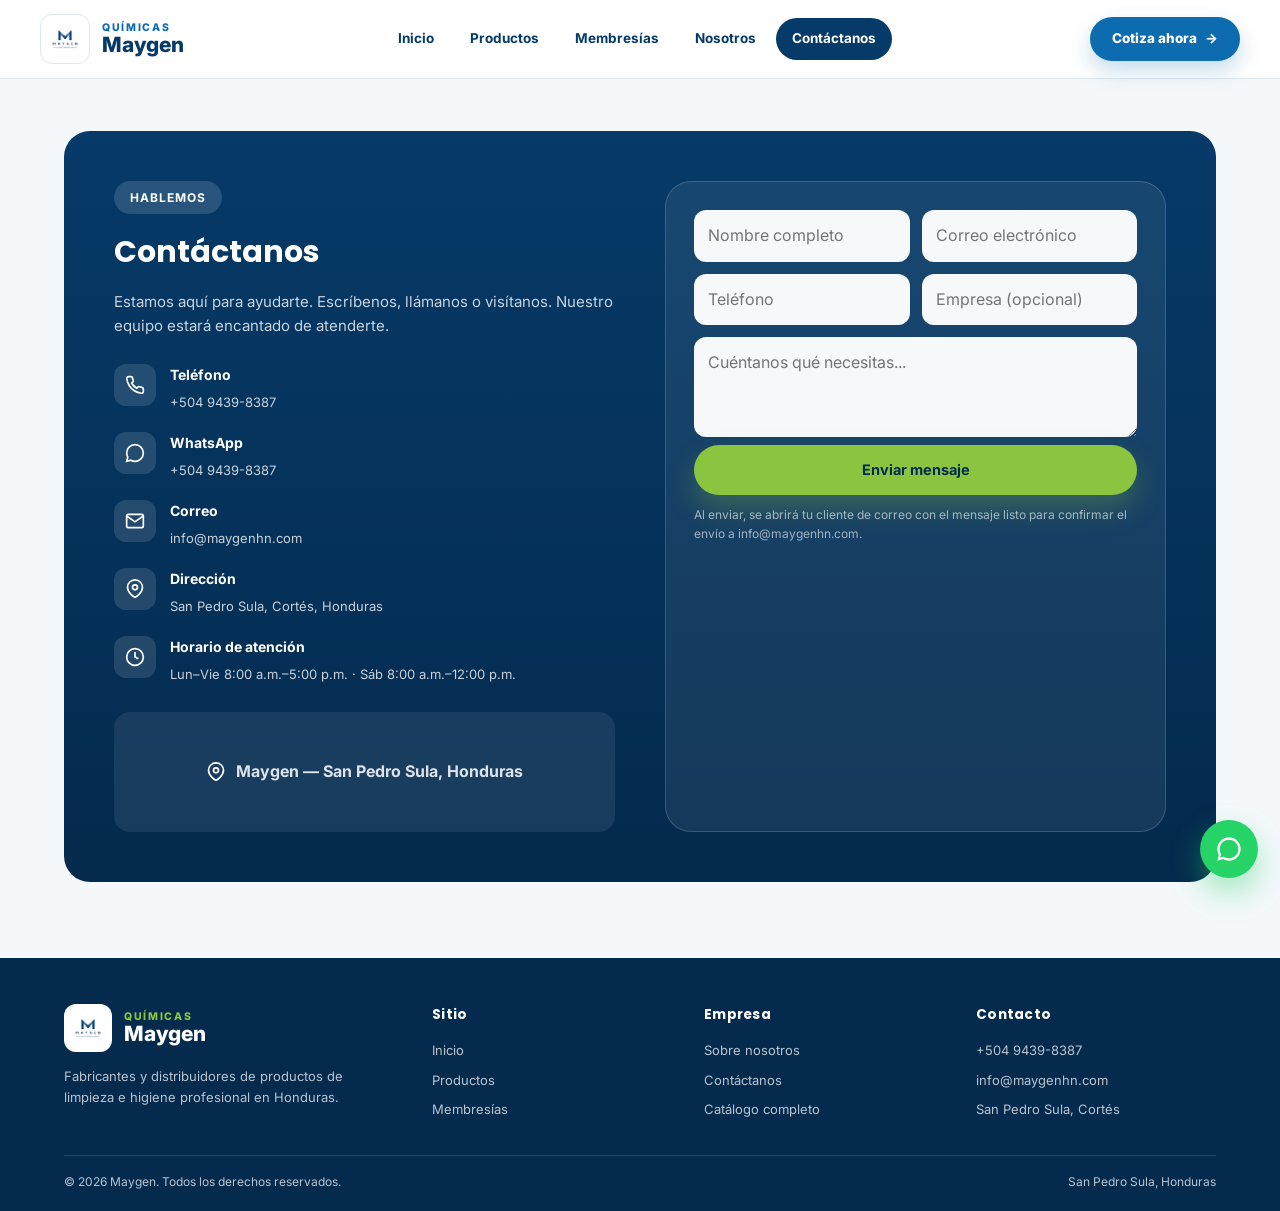
==== contacto.html @ e01d7fb9 "Rediseñar contacto.html con el nuevo estilo Maygen" ====
<!DOCTYPE html>
<html lang="es">
<head>
<meta charset="UTF-8" />
<title>Contáctanos — Maygen</title>
<meta name="viewport" content="width=device-width, initial-scale=1.0" />
<meta name="description" content="Contáctanos para cotizar productos de limpieza profesional Maygen en Honduras. Teléfono, WhatsApp, correo y formulario de contacto." />
<link rel="icon" type="image/png" href="images/Logo Maygen Nuevo-01.png" />
<link rel="apple-touch-icon" href="images/Logo Maygen Nuevo-01.png" />
<link rel="preconnect" href="https://fonts.googleapis.com" />
<link rel="preconnect" href="https://fonts.gstatic.com" crossorigin />
<link href="https://fonts.googleapis.com/css2?family=Inter:wght@400;500;600;700&family=Poppins:wght@600;700;800&display=swap" rel="stylesheet" />
<link rel="stylesheet" href="css/style.css" />
</head>
<body>

<header>
  <div class="wrap nav">
    <a href="index.html" class="brand">
      <img src="images/Logo Maygen Nuevo-01.png" alt="Logo de Maygen" />
      <div class="brand-meta"><span class="kicker">Químicas</span><span class="word">Maygen</span></div>
    </a>
    <nav class="nav-links" aria-label="Navegación principal">
      <a href="index.html">Inicio</a>
      <a href="productos.html">Productos</a>
      <a href="membresias.html">Membresías</a>
      <a href="nosotros.html">Nosotros</a>
      <a href="contacto.html">Contáctanos</a>
    </nav>
    <a href="contacto.html" class="nav-cta"><span class="full">Cotiza ahora</span> →</a>
    <button class="nav-toggle" aria-label="Abrir menú"><span></span><span></span><span></span></button>
  </div>
  <div class="mobile-menu">
    <a href="index.html">Inicio</a>
    <a href="productos.html">Productos</a>
    <a href="membresias.html">Membresías</a>
    <a href="nosotros.html">Nosotros</a>
    <a href="contacto.html">Contáctanos</a>
  </div>
</header>

<section class="section" style="padding-top:52px">
  <div class="wrap">
    <div class="contact-wrap reveal">
      <div class="contact-grid">
        <div class="contact-copy">
          <span class="tag on-dark">Hablemos</span>
          <h1>Contáctanos</h1>
          <p>Estamos aquí para ayudarte. Escríbenos, llámanos o visítanos. Nuestro equipo estará encantado de atenderte.</p>

          <div class="info-row">
            <div class="info-ic"><svg viewBox="0 0 24 24"><path d="M22 16.92v3a2 2 0 0 1-2.18 2 19.79 19.79 0 0 1-8.63-3.07 19.5 19.5 0 0 1-6-6 19.79 19.79 0 0 1-3.07-8.67A2 2 0 0 1 4.11 2h3a2 2 0 0 1 2 1.72c.127.96.362 1.903.7 2.81a2 2 0 0 1-.45 2.11L8.09 9.91a16 16 0 0 0 6 6l1.27-1.27a2 2 0 0 1 2.11-.45c.907.338 1.85.573 2.81.7A2 2 0 0 1 22 16.92z"></path></svg></div>
            <div><b>Teléfono</b><a href="tel:+50494398387">+504 9439-8387</a></div>
          </div>
          <div class="info-row">
            <div class="info-ic"><svg viewBox="0 0 24 24"><path d="M12 2C6.48 2 2 6.48 2 12c0 1.85.5 3.58 1.36 5.07L2 22l5.1-1.33C8.53 21.53 10.22 22 12 22c5.52 0 10-4.48 10-10S17.52 2 12 2z"></path></svg></div>
            <div><b>WhatsApp</b><a href="https://wa.me/50494398387" target="_blank" rel="noopener">+504 9439-8387</a></div>
          </div>
          <div class="info-row">
            <div class="info-ic"><svg viewBox="0 0 24 24"><path d="M4 4h16v16H4z" style="display:none"></path><path d="M22 6l-10 7L2 6"></path><rect x="2" y="4" width="20" height="16" rx="2"></rect></svg></div>
            <div><b>Correo</b><a href="mailto:info@maygenhn.com">info@maygenhn.com</a></div>
          </div>
          <div class="info-row">
            <div class="info-ic"><svg viewBox="0 0 24 24"><path d="M21 10c0 7-9 12-9 12s-9-5-9-12a9 9 0 1 1 18 0z"></path><circle cx="12" cy="10" r="3"></circle></svg></div>
            <div><b>Dirección</b><span>San Pedro Sula, Cortés, Honduras</span></div>
          </div>
          <div class="info-row">
            <div class="info-ic"><svg viewBox="0 0 24 24"><circle cx="12" cy="12" r="10"></circle><polyline points="12 6 12 12 16 14"></polyline></svg></div>
            <div><b>Horario de atención</b><span>Lun–Vie 8:00 a.m.–5:00 p.m. · Sáb 8:00 a.m.–12:00 p.m.</span></div>
          </div>

          <div class="map-block">
            <svg width="20" height="20" viewBox="0 0 24 24" style="stroke:#fff;fill:none;stroke-width:2"><path d="M21 10c0 7-9 12-9 12s-9-5-9-12a9 9 0 1 1 18 0z"></path><circle cx="12" cy="10" r="3"></circle></svg>
            Maygen — San Pedro Sula, Honduras
          </div>
        </div>

        <form class="form-card reveal" id="contactForm">
          <div class="form-grid">
            <input type="text" name="nombre" placeholder="Nombre completo" required>
            <input type="email" name="correo" placeholder="Correo electrónico" required>
            <input type="tel" name="telefono" placeholder="Teléfono">
            <input type="text" name="empresa" placeholder="Empresa (opcional)">
          </div>
          <textarea name="mensaje" id="mensajeField" placeholder="Cuéntanos qué necesitas..." required></textarea>
          <button type="submit" class="btn btn-lime btn-block">Enviar mensaje</button>
          <p class="form-note">Al enviar, se abrirá tu cliente de correo con el mensaje listo para confirmar el envío a info@maygenhn.com.</p>
        </form>
      </div>
    </div>
  </div>
</section>

<footer>
  <div class="wrap">
    <div class="foot-grid">
      <div>
        <div class="foot-brand">
          <img src="images/Logo Maygen Nuevo-01.png" alt="Logo de Maygen" />
          <div class="brand-meta"><span class="kicker" style="color:var(--lime)">Químicas</span><span class="word" style="color:#fff">Maygen</span></div>
        </div>
        <p style="max-width:280px;font-size:13px;">Fabricantes y distribuidores de productos de limpieza e higiene profesional en Honduras.</p>
      </div>
      <div>
        <h4>Sitio</h4>
        <ul>
          <li><a href="index.html">Inicio</a></li>
          <li><a href="productos.html">Productos</a></li>
          <li><a href="membresias.html">Membresías</a></li>
        </ul>
      </div>
      <div>
        <h4>Empresa</h4>
        <ul>
          <li><a href="nosotros.html">Sobre nosotros</a></li>
          <li><a href="contacto.html">Contáctanos</a></li>
          <li><a href="productos.html">Catálogo completo</a></li>
        </ul>
      </div>
      <div>
        <h4>Contacto</h4>
        <ul>
          <li><a href="tel:+50494398387">+504 9439-8387</a></li>
          <li><a href="mailto:info@maygenhn.com">info@maygenhn.com</a></li>
          <li>San Pedro Sula, Cortés</li>
        </ul>
      </div>
    </div>
    <div class="foot-bottom">
      <span>© <span id="year"></span> Maygen. Todos los derechos reservados.</span>
      <span>San Pedro Sula, Honduras</span>
    </div>
  </div>
</footer>

<a class="float-wa" href="https://wa.me/50494398387" target="_blank" rel="noopener" aria-label="Escríbenos por WhatsApp">
  <svg viewBox="0 0 24 24"><path d="M12 2C6.48 2 2 6.48 2 12c0 1.85.5 3.58 1.36 5.07L2 22l5.1-1.33C8.53 21.53 10.22 22 12 22c5.52 0 10-4.48 10-10S17.52 2 12 2zm0 18c-1.55 0-3-.44-4.24-1.2l-.3-.19-3.02.79.8-2.94-.2-.31A7.9 7.9 0 0 1 4 12c0-4.41 3.59-8 8-8s8 3.59 8 8-3.59 8-8 8z"/></svg>
</a>
<button class="back-top" aria-label="Subir">
  <svg viewBox="0 0 24 24"><line x1="12" y1="19" x2="12" y2="5"></line><polyline points="5 12 12 5 19 12"></polyline></svg>
</button>
<div class="toast"></div>

<script src="js/main.js"></script>
<script>
  (function () {
    var params = new URLSearchParams(window.location.search);
    var producto = params.get('producto');
    var plan = params.get('plan');
    var field = document.getElementById('mensajeField');
    if (field && producto) {
      field.value = 'Hola, quisiera cotizar el producto: ' + producto;
    } else if (field && plan) {
      field.value = 'Hola, quisiera información sobre el plan de membresía: ' + plan;
    }
  })();
</script>
</body>
</html>
---- css/style.css ----
/* ============================================================
   MAYGEN — Hoja de estilos compartida
   ============================================================ */
:root{
  --navy:#063a68;
  --navy-dark:#042a4d;
  --blue:#0d6cb0;
  --sky:#2fa6de;
  --sky-soft:#eaf5fc;
  --lime:#8bc540;
  --lime-dark:#6ea62a;
  --ink:#0b2540;
  --muted:#5c7186;
  --line:#dde7f0;
  --bg:#f4f8fb;
  --surface:#ffffff;
  --shadow-sm:0 8px 20px rgba(6,58,104,.08);
  --shadow-md:0 18px 40px rgba(6,58,104,.14);
  --shadow-lg:0 26px 60px rgba(6,58,104,.20);
  --radius-sm:12px;
  --radius-md:18px;
  --radius-lg:26px;
  --maxw:1200px;
}

*{box-sizing:border-box;margin:0;padding:0}
html{scroll-behavior:smooth}
body{font-family:'Inter',Arial,Helvetica,sans-serif;color:var(--ink);background:var(--bg);line-height:1.6;overflow-x:hidden}
h1,h2,h3,h4{font-family:'Poppins',Arial,Helvetica,sans-serif}
a{text-decoration:none;color:inherit}
img{display:block;max-width:100%}
ul{list-style:none}
button,input,select,textarea{font:inherit}
.wrap{max-width:var(--maxw);margin:0 auto;padding:0 24px}
.section{padding:76px 0;position:relative}
.section-tight{padding:40px 0}
.section-head{max-width:680px;margin:0 auto 42px;text-align:center}
.section-head.left{margin:0 0 36px;text-align:left}
.tag{display:inline-flex;align-items:center;padding:7px 16px;border-radius:999px;background:var(--sky-soft);color:var(--blue);font-size:12px;font-weight:700;letter-spacing:.08em;text-transform:uppercase;margin-bottom:14px}
.tag.on-dark{background:rgba(255,255,255,.14);color:#fff}
.section-head h2{font-size:34px;line-height:1.15;color:var(--navy);font-weight:800;letter-spacing:-.01em}
.section-head p{margin-top:12px;font-size:16px;color:var(--muted)}

.reveal{opacity:0;transform:translateY(26px);transition:opacity .7s ease,transform .7s ease}
.reveal.visible{opacity:1;transform:translateY(0)}
.reveal.d1{transition-delay:.08s}
.reveal.d2{transition-delay:.16s}
.reveal.d3{transition-delay:.24s}
.reveal.d4{transition-delay:.32s}

/* ---------- Botones ---------- */
.btn{display:inline-flex;align-items:center;justify-content:center;gap:8px;min-height:50px;padding:0 26px;border-radius:999px;font-size:14.5px;font-weight:700;border:none;cursor:pointer;transition:transform .2s ease,box-shadow .2s ease,background .2s ease}
.btn-primary{background:var(--navy);color:#fff;box-shadow:0 14px 28px rgba(6,58,104,.22)}
.btn-primary:hover{transform:translateY(-3px);background:var(--navy-dark);box-shadow:0 18px 34px rgba(6,58,104,.28)}
.btn-secondary{background:#fff;color:var(--navy);border:1.8px solid var(--line)}
.btn-secondary:hover{transform:translateY(-3px);border-color:var(--blue);color:var(--blue)}
.btn-white{background:#fff;color:var(--navy)}
.btn-white:hover{transform:translateY(-3px);background:var(--lime);color:var(--navy-dark)}
.btn-lime{background:var(--lime);color:var(--navy-dark);box-shadow:0 14px 28px rgba(139,197,64,.28)}
.btn-lime:hover{transform:translateY(-3px);background:var(--lime-dark)}
.btn-block{width:100%}
.btn-sm{min-height:40px;padding:0 18px;font-size:13px}

/* ---------- Header ---------- */
header{position:sticky;top:0;z-index:60;background:rgba(255,255,255,.94);backdrop-filter:blur(10px);border-bottom:1px solid var(--line);transition:box-shadow .3s ease}
header.scrolled{box-shadow:0 8px 24px rgba(6,58,104,.10)}
.nav{display:flex;align-items:center;justify-content:space-between;gap:18px;padding:14px 0}
.brand{display:flex;align-items:center;gap:12px}
.brand img{width:50px;height:50px;object-fit:contain;border-radius:12px;background:#fff;border:1px solid var(--line);padding:4px}
.brand-meta{display:flex;flex-direction:column;line-height:1.1}
.brand-meta .kicker{font-size:10.5px;font-weight:800;letter-spacing:.16em;text-transform:uppercase;color:var(--blue)}
.brand-meta .word{font-size:21px;font-weight:800;color:var(--navy);letter-spacing:-.01em}
.nav-links{display:flex;align-items:center;gap:4px}
.nav-links a{padding:10px 16px;border-radius:999px;font-size:13.5px;font-weight:700;color:var(--navy);transition:.2s ease}
.nav-links a:hover,.nav-links a.active{background:var(--navy);color:#fff}
.nav-cta{display:inline-flex;align-items:center;gap:8px;padding:11px 22px;border-radius:999px;background:var(--blue);color:#fff;font-size:13.5px;font-weight:800;box-shadow:0 10px 22px rgba(13,108,176,.24);transition:.2s ease;white-space:nowrap}
.nav-cta:hover{transform:translateY(-2px);background:var(--navy)}
.nav-toggle{display:none;flex-direction:column;gap:5px;width:38px;height:38px;border:1px solid var(--line);border-radius:10px;background:#fff;cursor:pointer;align-items:center;justify-content:center}
.nav-toggle span{display:block;width:20px;height:2px;background:var(--navy)}
.mobile-menu{display:none;flex-direction:column;background:#fff;border-top:1px solid var(--line);padding:10px 24px 18px}
.mobile-menu.open{display:flex}
.mobile-menu a{padding:12px 4px;font-weight:700;color:var(--navy);border-bottom:1px solid var(--line)}
.mobile-menu a.active{color:var(--blue)}

@media (max-width:980px){
  .nav-links{display:none}
  .nav-toggle{display:flex}
}
@media (max-width:640px){
  .nav-cta span.full{display:none}
}

/* ---------- Hero (home) ---------- */
.hero{padding:64px 0 40px;position:relative;overflow:hidden}
.hero::before{content:'';position:absolute;inset:0;background:radial-gradient(circle at 90% 6%,rgba(47,166,222,.14),transparent 30%),radial-gradient(circle at 4% 90%,rgba(139,197,64,.12),transparent 26%);z-index:0}
.hero-grid{position:relative;z-index:1;display:grid;grid-template-columns:1.05fr .95fr;gap:50px;align-items:center}
.eyebrow{display:inline-flex;align-items:center;gap:8px;padding:8px 16px;border-radius:999px;background:var(--navy);color:#fff;font-size:12px;font-weight:800;letter-spacing:.08em;text-transform:uppercase;margin-bottom:20px}
.hero h1{font-size:52px;line-height:1.08;letter-spacing:-.02em;color:var(--navy);font-weight:800;margin-bottom:18px}
.hero h1 span{color:var(--sky)}
.hero .lede{max-width:520px;font-size:17px;color:var(--muted);margin-bottom:30px}
.hero-actions{display:flex;gap:14px;flex-wrap:wrap;margin-bottom:36px}
.hero-stats{display:grid;grid-template-columns:repeat(3,minmax(0,1fr));gap:14px;max-width:560px}
.hero-stat{background:#fff;border:1px solid var(--line);border-radius:var(--radius-md);padding:16px;box-shadow:var(--shadow-sm);text-align:center}
.hero-stat b{display:block;font-size:22px;color:var(--blue);margin-bottom:4px}
.hero-stat span{display:block;font-size:11.5px;font-weight:700;color:var(--muted)}
.hero-visual{position:relative;min-height:420px;display:flex;align-items:center;justify-content:center}
.hero-orb{position:absolute;width:360px;height:360px;border-radius:50%;background:radial-gradient(circle at 32% 28%,#bfe6fb,var(--sky) 46%,var(--navy) 100%);box-shadow:var(--shadow-lg)}
.hero-photo{position:absolute;width:150px;background:#fff;border-radius:20px;padding:14px 14px 18px;box-shadow:var(--shadow-lg);text-align:center;animation:floatY 6s ease-in-out infinite}
.hero-photo img{height:120px;object-fit:contain;margin:0 auto 8px}
.hero-photo span{font-size:11px;font-weight:700;color:var(--navy)}
.hero-photo.p1{top:6px;left:0;animation-delay:0s}
.hero-photo.p2{bottom:20px;left:60px;animation-delay:1.2s}
.hero-photo.p3{top:60px;right:0;animation-delay:2.1s}
.hero-badge{position:absolute;bottom:0;right:40px;background:#fff;border-radius:18px;padding:14px 18px;box-shadow:var(--shadow-md);display:flex;align-items:center;gap:10px;font-size:13px;font-weight:700;color:var(--navy)}
.hero-badge .dot{width:10px;height:10px;border-radius:50%;background:var(--lime)}

@keyframes floatY{0%,100%{transform:translateY(0)}50%{transform:translateY(-14px)}}

/* ---------- Beneficios ---------- */
.benefits{background:#fff;border-top:1px solid var(--line);border-bottom:1px solid var(--line)}
.benefit-strip{display:grid;grid-template-columns:repeat(5,1fr);padding:26px 0}
.benefit{display:flex;gap:12px;padding:0 18px;border-right:1px solid var(--line)}
.benefit:last-child{border-right:none}
.benefit-ico{width:40px;height:40px;flex-shrink:0;border-radius:12px;background:var(--sky-soft);color:var(--blue);display:flex;align-items:center;justify-content:center}
.benefit-ico svg{width:20px;height:20px;stroke:currentColor;fill:none;stroke-width:2;stroke-linecap:round;stroke-linejoin:round}
.benefit h4{font-size:13px;color:var(--navy);margin-bottom:4px}
.benefit p{font-size:11.5px;line-height:1.4;color:var(--muted)}

/* ---------- Categorías ---------- */
.categories{background:linear-gradient(135deg,var(--navy),var(--navy-dark));padding:56px 0}
.categories h2{color:#fff;text-align:center;font-size:26px;margin-bottom:8px}
.categories .sub{color:rgba(255,255,255,.72);text-align:center;font-size:14.5px;margin-bottom:32px}
.cat-grid{display:grid;grid-template-columns:repeat(6,1fr);gap:16px}
.cat-card{background:#fff;border-radius:var(--radius-md);overflow:hidden;transition:.25s ease;display:block}
.cat-card:hover{transform:translateY(-6px);box-shadow:var(--shadow-lg)}
.cat-img{height:110px;display:flex;align-items:center;justify-content:center;background:var(--sky-soft);padding:10px}
.cat-img img{height:90px;object-fit:contain}
.cat-title{background:var(--navy);color:#fff;font-weight:700;font-size:12.5px;padding:11px 12px;display:flex;justify-content:space-between;align-items:center;gap:6px}
.cat-title .circle{background:var(--lime);color:var(--navy-dark);border-radius:50%;width:20px;height:20px;display:flex;align-items:center;justify-content:center;font-size:13px;flex-shrink:0}

@media (max-width:980px){.cat-grid{grid-template-columns:repeat(3,1fr)}}
@media (max-width:640px){.cat-grid{grid-template-columns:repeat(2,1fr)}}

/* ---------- Productos / tarjetas ---------- */
.prod-grid{display:grid;grid-template-columns:repeat(4,minmax(0,1fr));gap:20px}
.prod-card{background:#fff;border:1px solid var(--line);border-radius:var(--radius-md);overflow:hidden;box-shadow:var(--shadow-sm);transition:.25s ease;display:flex;flex-direction:column;position:relative}
.prod-card:hover{transform:translateY(-7px);box-shadow:var(--shadow-lg);border-color:#c8dcee}
.prod-media{height:150px;background:var(--sky-soft);display:flex;align-items:center;justify-content:center;padding:14px;position:relative}
.prod-media img{height:120px;object-fit:contain;transition:transform .3s ease}
.prod-card:hover .prod-media img{transform:scale(1.06)}
.prod-badge{position:absolute;top:10px;left:10px;background:var(--lime);color:var(--navy-dark);font-size:10px;font-weight:800;letter-spacing:.04em;text-transform:uppercase;padding:5px 10px;border-radius:999px}
.prod-body{padding:16px 16px 18px;display:flex;flex-direction:column;gap:6px;flex:1}
.prod-cat{font-size:10.5px;font-weight:800;letter-spacing:.05em;text-transform:uppercase;color:var(--blue)}
.prod-body h3{font-size:14.5px;line-height:1.3;color:var(--navy);font-weight:700}
.prod-size{font-size:12px;color:var(--muted)}
.prod-foot{margin-top:auto;padding-top:10px;display:flex;gap:8px}
.prod-foot a{flex:1;text-align:center;padding:10px 8px;border-radius:999px;font-size:12px;font-weight:800}
.prod-quote{background:var(--sky-soft);color:var(--navy)}
.prod-quote:hover{background:var(--navy);color:#fff}
.prod-wa{background:#eaf7e9;color:#2f7a2f}
.prod-wa:hover{background:#2f7a2f;color:#fff}

.bestsellers{background:linear-gradient(180deg,var(--navy),var(--navy-dark));padding:64px 0;color:#fff}
.bestsellers .section-head h2,.bestsellers .section-head p{color:#fff}
.bestsellers .section-head p{color:rgba(255,255,255,.74)}
.bestsellers .prod-card{background:#fff}

/* ---------- Barra de filtros / buscador ---------- */
.catalog-toolbar{display:flex;flex-wrap:wrap;gap:14px;align-items:center;justify-content:space-between;margin-bottom:30px}
.search-box{flex:1;min-width:220px;display:flex;border:1.6px solid var(--line);border-radius:999px;overflow:hidden;background:#fff}
.search-box input{flex:1;border:none;padding:13px 18px;outline:none}
.search-box button{border:none;background:var(--navy);color:#fff;padding:0 20px;font-weight:700;cursor:pointer}
.filter-bar{display:flex;flex-wrap:wrap;gap:10px}
.filter-btn{padding:9px 18px;border-radius:999px;border:1.6px solid var(--line);background:#fff;color:var(--navy);font-size:13px;font-weight:700;cursor:pointer;transition:.2s ease}
.filter-btn:hover{border-color:var(--blue);color:var(--blue)}
.filter-btn.active{background:var(--navy);border-color:var(--navy);color:#fff}
.catalog-empty{display:none;text-align:center;padding:60px 20px;color:var(--muted)}
.catalog-count{font-size:13px;color:var(--muted);margin-bottom:18px}

/* ---------- Membresías ---------- */
.mem-hero{display:grid;grid-template-columns:1fr 1fr;gap:40px;align-items:center;padding:20px 0 10px}
.mem-hero h1{font-size:32px;color:var(--navy);margin-bottom:14px}
.mem-hero .lede{color:var(--muted);margin-bottom:18px;font-size:15.5px}
.benefit-card-dark{background:linear-gradient(135deg,var(--navy),var(--navy-dark));color:#fff;border-radius:var(--radius-lg);padding:30px}
.benefit-card-dark h3{margin-bottom:14px}
.benefit-card-dark li{margin:12px 0;padding-left:22px;position:relative;color:rgba(255,255,255,.9);font-size:14px}
.benefit-card-dark li::before{content:'✓';position:absolute;left:0;color:var(--lime);font-weight:800}
.mem-visual{position:relative;border-radius:var(--radius-lg);min-height:320px;background:linear-gradient(160deg,var(--sky-soft),#fff);display:flex;align-items:center;justify-content:center;overflow:hidden;border:1px solid var(--line)}
.mem-card-float{position:absolute;background:linear-gradient(135deg,var(--navy),var(--navy-dark));color:#fff;border-radius:16px;padding:26px;width:250px;box-shadow:var(--shadow-lg);transform:rotate(-4deg)}
.mem-card-float h2{letter-spacing:4px;font-size:16px;margin-bottom:10px;color:var(--lime)}
.mem-card-float p{font-size:13px;letter-spacing:2px;color:rgba(255,255,255,.85)}
.plans{display:grid;grid-template-columns:repeat(3,1fr);gap:22px}
.plan{position:relative;border:1px solid var(--line);border-radius:var(--radius-lg);background:#fff;padding:30px;box-shadow:var(--shadow-sm);transition:.25s ease}
.plan:hover{transform:translateY(-6px);box-shadow:var(--shadow-lg)}
.plan.featured{border:1.6px solid var(--blue)}
.plan-badge{position:absolute;top:-13px;left:50%;transform:translateX(-50%);background:var(--blue);color:#fff;font-size:10px;font-weight:800;letter-spacing:.06em;text-transform:uppercase;padding:6px 14px;border-radius:999px}
.plan h3{color:var(--navy);font-size:20px;margin-bottom:6px}
.plan .price{font-size:26px;font-weight:800;color:var(--navy);margin:6px 0 18px}
.plan .price span{font-size:13px;color:var(--muted);font-weight:500}
.plan ul{margin-bottom:22px}
.plan li{padding:9px 0 9px 22px;position:relative;font-size:13.5px;color:var(--ink);border-top:1px solid var(--line)}
.plan li:first-child{border-top:none}
.plan li::before{content:'✓';position:absolute;left:0;color:var(--lime-dark);font-weight:800}

/* ---------- Sobre nosotros ---------- */
.about-grid{display:grid;grid-template-columns:.9fr 1.1fr;gap:50px;align-items:center}
.about-visual{position:relative;min-height:360px;border-radius:var(--radius-lg);background:linear-gradient(160deg,#fff,var(--sky-soft));border:1px solid var(--line);box-shadow:var(--shadow-md);display:flex;align-items:center;justify-content:center;overflow:hidden}
.about-disk{width:230px;height:230px;border-radius:50%;background:radial-gradient(circle at 34% 28%,#bfe6fb,var(--sky) 42%,var(--navy) 100%);display:flex;align-items:center;justify-content:center;box-shadow:var(--shadow-lg)}
.about-disk img{width:130px;object-fit:contain;filter:drop-shadow(0 10px 18px rgba(0,0,0,.18))}
.about-chip{position:absolute;left:22px;bottom:22px;background:#fff;border:1px solid var(--line);border-radius:16px;padding:16px 18px;box-shadow:var(--shadow-md)}
.about-chip b{display:block;font-size:24px;color:var(--blue)}
.about-chip span{font-size:11.5px;color:var(--muted);font-weight:700}
.about-copy h1{font-size:32px;color:var(--navy);margin-bottom:16px}
.about-copy p{color:var(--muted);font-size:15.5px;margin-bottom:14px;max-width:600px}
.values-row{display:grid;grid-template-columns:repeat(4,1fr);gap:16px;margin-top:26px}
.value{background:#fff;border:1px solid var(--line);border-radius:16px;padding:18px;text-align:center;box-shadow:var(--shadow-sm)}
.value .ico{width:38px;height:38px;margin:0 auto 8px;border-radius:10px;background:var(--sky-soft);color:var(--blue);display:flex;align-items:center;justify-content:center}
.value .ico svg{width:18px;height:18px;stroke:currentColor;fill:none;stroke-width:2}
.value h4{font-size:13.5px;color:var(--navy);margin-bottom:3px}
.value p{font-size:11.5px;color:var(--muted)}

.mv-grid{display:grid;grid-template-columns:1fr 1fr;gap:26px}
.mv-card{background:#fff;border:1px solid var(--line);border-radius:var(--radius-lg);padding:30px;box-shadow:var(--shadow-sm)}
.mv-card h3{color:var(--navy);font-size:20px;margin-bottom:10px}
.mv-card p{color:var(--muted);font-size:14.5px}

.stats-band{background:linear-gradient(135deg,var(--navy),var(--navy-dark));color:#fff;display:grid;grid-template-columns:repeat(4,1fr);text-align:center;padding:34px 0;border-radius:var(--radius-lg)}
.stats-band strong{font-size:30px;display:block;color:var(--lime);margin-bottom:4px}
.stats-band span{font-size:12.5px;color:rgba(255,255,255,.8)}

.timeline{position:relative;max-width:760px;margin:0 auto;padding-left:34px}
.timeline::before{content:'';position:absolute;left:5px;top:6px;bottom:6px;width:2px;background:linear-gradient(to bottom,var(--blue),var(--lime))}
.timeline-item{position:relative;margin-bottom:32px}
.timeline-item::before{content:'';position:absolute;left:-34px;top:4px;width:12px;height:12px;border-radius:50%;background:var(--navy);border:3px solid var(--sky-soft);box-shadow:0 0 0 3px #fff}
.timeline-item b{display:block;color:var(--blue);font-size:11.5px;letter-spacing:.08em;text-transform:uppercase;margin-bottom:4px}
.timeline-item h3{font-size:18px;color:var(--navy);margin-bottom:6px}
.timeline-item p{color:var(--muted);font-size:14px}

.team-grid{display:grid;grid-template-columns:repeat(4,1fr);gap:18px}
.team-card{background:#fff;border:1px solid var(--line);border-radius:var(--radius-md);padding:26px 18px;text-align:center;box-shadow:var(--shadow-sm);transition:.22s ease}
.team-card:hover{transform:translateY(-6px);box-shadow:var(--shadow-md)}
.team-avatar{width:58px;height:58px;border-radius:50%;background:linear-gradient(135deg,var(--navy),var(--blue));display:flex;align-items:center;justify-content:center;color:#fff;font-weight:800;margin:0 auto 12px}
.team-card h3{font-size:14.5px;color:var(--navy);margin-bottom:3px}
.team-role{color:var(--blue);font-size:11px;font-weight:800;letter-spacing:.05em;text-transform:uppercase;margin-bottom:8px}
.team-card p{font-size:12.5px;color:var(--muted)}

/* ---------- Contacto ---------- */
.contact-wrap{background:linear-gradient(180deg,var(--navy),var(--navy-dark));color:#fff;border-radius:var(--radius-lg);padding:50px}
.contact-grid{display:grid;grid-template-columns:1fr 1fr;gap:50px}
.contact-copy h1{font-size:30px;margin-bottom:14px}
.contact-copy p{color:rgba(255,255,255,.78);margin-bottom:26px;font-size:15px}
.info-row{display:flex;gap:14px;margin-bottom:18px}
.info-ic{width:42px;height:42px;border-radius:12px;background:rgba(255,255,255,.12);display:flex;align-items:center;justify-content:center;flex-shrink:0}
.info-ic svg{width:20px;height:20px;stroke:#fff;fill:none;stroke-width:2}
.info-row b{display:block;font-size:14px;margin-bottom:2px}
.info-row a,.info-row span{font-size:13px;color:rgba(255,255,255,.78)}
.info-row a:hover{color:var(--lime)}
.form-card{background:rgba(255,255,255,.07);border:1px solid rgba(255,255,255,.16);border-radius:var(--radius-lg);padding:28px}
.form-grid{display:grid;grid-template-columns:1fr 1fr;gap:12px;margin-bottom:12px}
.form-card input,.form-card select,.form-card textarea{width:100%;background:rgba(255,255,255,.96);border:none;border-radius:12px;padding:13px 14px;color:var(--ink);outline:none}
.form-card textarea{min-height:100px;resize:vertical;grid-column:1/-1}
.form-note{font-size:12px;color:rgba(255,255,255,.6);margin-top:10px}
.map-block{margin-top:26px;height:120px;border-radius:16px;background:rgba(255,255,255,.08);display:flex;align-items:center;justify-content:center;gap:10px;color:rgba(255,255,255,.85);font-weight:700}

/* ---------- CTA banner / footer ---------- */
.cta-banner{display:flex;align-items:center;justify-content:space-between;gap:24px;flex-wrap:wrap;background:linear-gradient(120deg,var(--navy),var(--navy-dark));border-radius:var(--radius-lg);padding:42px 46px;color:#fff;box-shadow:var(--shadow-lg)}
.cta-banner h2{color:#fff;font-size:26px;margin-bottom:6px}
.cta-banner p{color:rgba(255,255,255,.82);font-size:14.5px}

footer{background:var(--navy-dark);color:rgba(255,255,255,.72);padding:46px 0 20px}
.foot-grid{display:grid;grid-template-columns:1.4fr 1fr 1fr 1fr;gap:32px;margin-bottom:26px}
.foot-brand{display:flex;align-items:center;gap:12px;margin-bottom:14px}
.foot-brand img{width:48px;height:48px;object-fit:contain;background:#fff;border-radius:12px;padding:4px}
footer h4{color:#fff;font-size:13.5px;margin-bottom:14px;letter-spacing:.02em}
footer li{font-size:13px;margin-bottom:9px}
footer li a:hover{color:var(--lime)}
.foot-bottom{display:flex;justify-content:space-between;gap:16px;flex-wrap:wrap;padding-top:16px;border-top:1px solid rgba(255,255,255,.14);font-size:12px}

/* ---------- Flotantes ---------- */
.float-wa{position:fixed;right:22px;bottom:22px;z-index:80;width:58px;height:58px;border-radius:50%;background:#25D366;display:flex;align-items:center;justify-content:center;box-shadow:0 14px 30px rgba(37,211,102,.4);transition:transform .2s ease}
.float-wa:hover{transform:translateY(-4px) scale(1.05)}
.float-wa svg{width:28px;height:28px;fill:#fff}
.back-top{position:fixed;right:22px;bottom:90px;z-index:80;width:44px;height:44px;border-radius:50%;background:var(--navy);color:#fff;display:flex;align-items:center;justify-content:center;box-shadow:var(--shadow-md);opacity:0;transform:translateY(10px);pointer-events:none;transition:.25s ease}
.back-top.show{opacity:1;transform:translateY(0);pointer-events:auto}
.back-top svg{width:18px;height:18px;stroke:#fff;fill:none;stroke-width:2.4}
.toast{position:fixed;left:50%;bottom:26px;transform:translateX(-50%) translateY(20px);background:var(--navy);color:#fff;padding:14px 22px;border-radius:999px;font-size:13.5px;font-weight:700;box-shadow:var(--shadow-lg);opacity:0;pointer-events:none;transition:.3s ease;z-index:90}
.toast.show{opacity:1;transform:translateX(-50%) translateY(0)}

/* ---------- Responsive ---------- */
@media (max-width:980px){
  .hero-grid,.about-grid,.contact-grid,.mem-hero,.mv-grid{grid-template-columns:1fr}
  .benefit-strip,.plans,.foot-grid,.values-row,.stats-band,.team-grid,.prod-grid{grid-template-columns:repeat(2,minmax(0,1fr))}
  .hero h1{font-size:40px}
  .hero-visual{min-height:320px;margin-top:20px}
  .section-head h2{font-size:28px}
}
@media (max-width:640px){
  .wrap{padding:0 18px}
  .section{padding:56px 0}
  .benefit-strip,.plans,.foot-grid,.values-row,.stats-band,.team-grid,.prod-grid,.cat-grid,.form-grid{grid-template-columns:1fr}
  .benefit{border-right:none;border-bottom:1px solid var(--line);padding-bottom:16px;margin-bottom:16px}
  .hero h1{font-size:32px}
  .hero-actions{flex-direction:column}
  .hero-actions .btn{width:100%}
  .cta-banner{flex-direction:column;text-align:center}
  .catalog-toolbar{flex-direction:column;align-items:stretch}
  .brand-meta .word{font-size:18px}
}
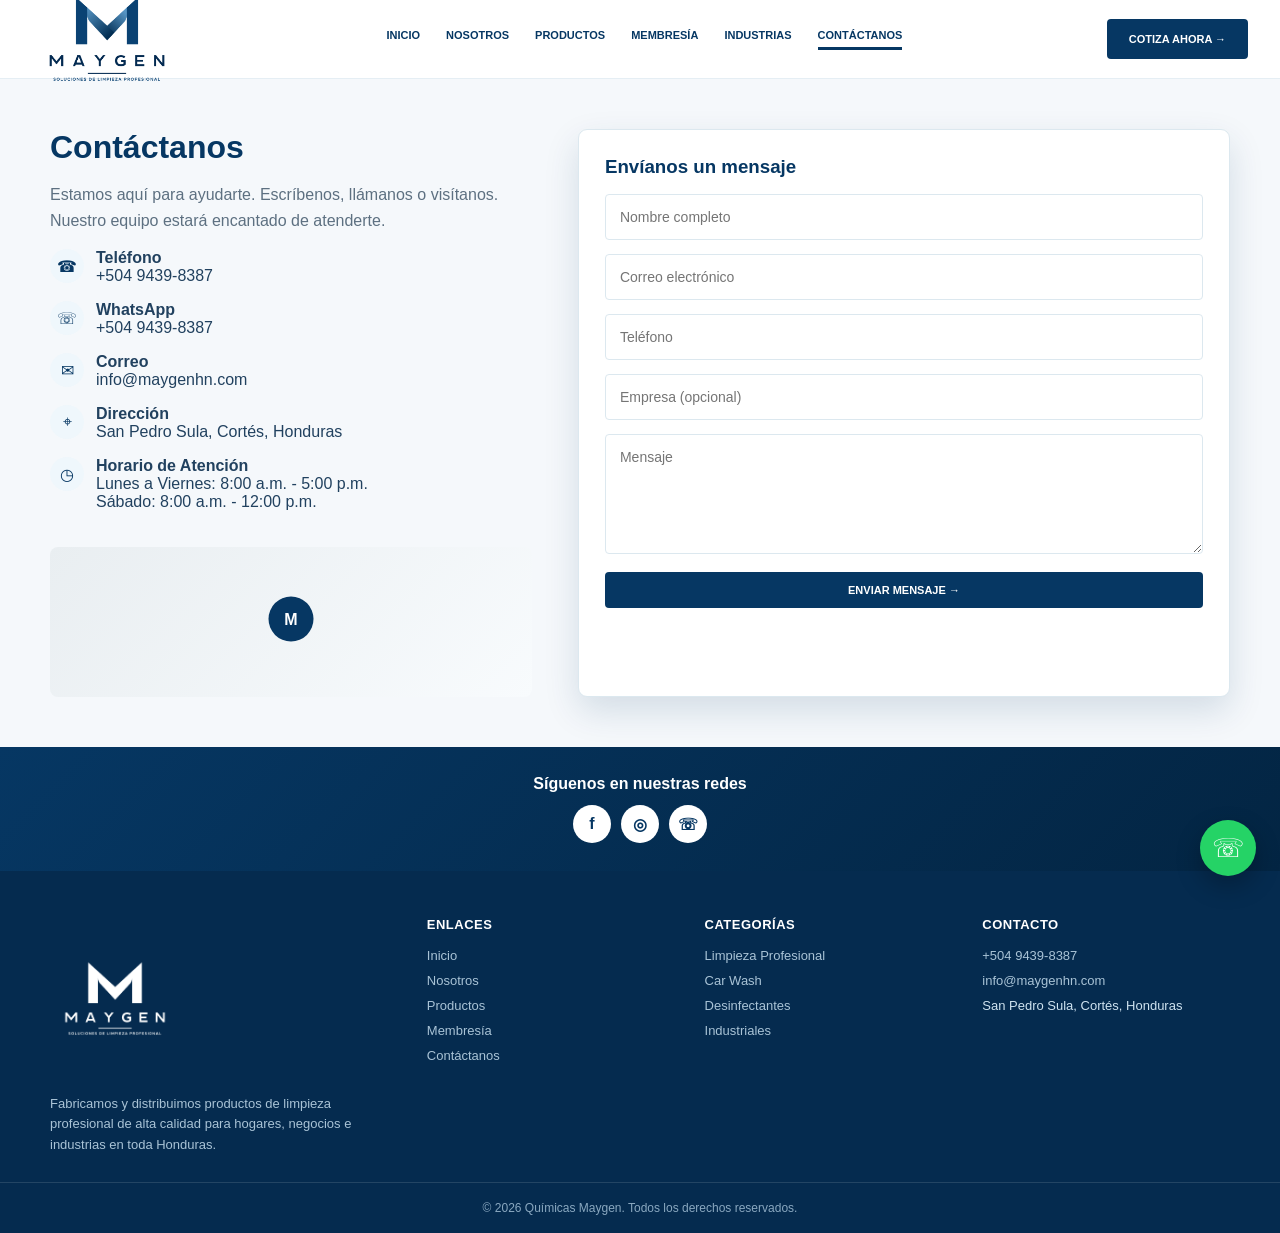
==== commit eb672c75: "Revise contacto.html layout and coRediseñar contacto.html con el nuevo estilo (basado en seiqr)ntent" ====
--- a/contacto.html
+++ b/contacto.html
@@ -2,158 +2,78 @@
 <html lang="es">
 <head>
 <meta charset="UTF-8" />
-<title>Contáctanos — Maygen</title>
 <meta name="viewport" content="width=device-width, initial-scale=1.0" />
-<meta name="description" content="Contáctanos para cotizar productos de limpieza profesional Maygen en Honduras. Teléfono, WhatsApp, correo y formulario de contacto." />
-<link rel="icon" type="image/png" href="images/Logo Maygen Nuevo-01.png" />
-<link rel="apple-touch-icon" href="images/Logo Maygen Nuevo-01.png" />
-<link rel="preconnect" href="https://fonts.googleapis.com" />
-<link rel="preconnect" href="https://fonts.gstatic.com" crossorigin />
-<link href="https://fonts.googleapis.com/css2?family=Inter:wght@400;500;600;700&family=Poppins:wght@600;700;800&display=swap" rel="stylesheet" />
-<link rel="stylesheet" href="css/style.css" />
+<title>Contáctanos | Maygen</title>
+<meta name="description" content="Contáctanos para cotizar productos de limpieza profesional Maygen en Honduras.">
+<link rel="stylesheet" href="css/style.css">
 </head>
 <body>
-
 <header>
-  <div class="wrap nav">
-    <a href="index.html" class="brand">
-      <img src="images/Logo Maygen Nuevo-01.png" alt="Logo de Maygen" />
-      <div class="brand-meta"><span class="kicker">Químicas</span><span class="word">Maygen</span></div>
-    </a>
-    <nav class="nav-links" aria-label="Navegación principal">
-      <a href="index.html">Inicio</a>
-      <a href="productos.html">Productos</a>
-      <a href="membresias.html">Membresías</a>
-      <a href="nosotros.html">Nosotros</a>
-      <a href="contacto.html">Contáctanos</a>
-    </nav>
-    <a href="contacto.html" class="nav-cta"><span class="full">Cotiza ahora</span> →</a>
-    <button class="nav-toggle" aria-label="Abrir menú"><span></span><span></span><span></span></button>
-  </div>
-  <div class="mobile-menu">
-    <a href="index.html">Inicio</a>
-    <a href="productos.html">Productos</a>
-    <a href="membresias.html">Membresías</a>
-    <a href="nosotros.html">Nosotros</a>
-    <a href="contacto.html">Contáctanos</a>
-  </div>
+<div class="header">
+<a href="index.html" class="logo-link"><img src="images/Logo Maygen Nuevo-01.png" class="logo" alt="Maygen"></a>
+<nav class="nav-links"><a href="index.html">Inicio</a><a href="nosotros.html">Nosotros</a><a href="productos.html">Productos</a><a href="membresias.html">Membresía</a><a href="productos.html?cat=industriales">Industrias</a><a href="contacto.html" class="active">Contáctanos</a></nav>
+<div class="header-right">
+<a href="contacto.html" class="cta desktop-only">Cotiza ahora →</a>
+<button class="nav-toggle" aria-label="Abrir menú"><span></span><span></span><span></span></button>
+</div>
+</div>
+<div class="mobile-menu"><a href="index.html">Inicio</a><a href="nosotros.html">Nosotros</a><a href="productos.html">Productos</a><a href="membresias.html">Membresía</a><a href="productos.html?cat=industriales">Industrias</a><a href="contacto.html" class="active">Contáctanos</a><a href="contacto.html" class="cta">Cotiza ahora →</a></div>
 </header>
-
-<section class="section" style="padding-top:52px">
-  <div class="wrap">
-    <div class="contact-wrap reveal">
-      <div class="contact-grid">
-        <div class="contact-copy">
-          <span class="tag on-dark">Hablemos</span>
-          <h1>Contáctanos</h1>
-          <p>Estamos aquí para ayudarte. Escríbenos, llámanos o visítanos. Nuestro equipo estará encantado de atenderte.</p>
-
-          <div class="info-row">
-            <div class="info-ic"><svg viewBox="0 0 24 24"><path d="M22 16.92v3a2 2 0 0 1-2.18 2 19.79 19.79 0 0 1-8.63-3.07 19.5 19.5 0 0 1-6-6 19.79 19.79 0 0 1-3.07-8.67A2 2 0 0 1 4.11 2h3a2 2 0 0 1 2 1.72c.127.96.362 1.903.7 2.81a2 2 0 0 1-.45 2.11L8.09 9.91a16 16 0 0 0 6 6l1.27-1.27a2 2 0 0 1 2.11-.45c.907.338 1.85.573 2.81.7A2 2 0 0 1 22 16.92z"></path></svg></div>
-            <div><b>Teléfono</b><a href="tel:+50494398387">+504 9439-8387</a></div>
-          </div>
-          <div class="info-row">
-            <div class="info-ic"><svg viewBox="0 0 24 24"><path d="M12 2C6.48 2 2 6.48 2 12c0 1.85.5 3.58 1.36 5.07L2 22l5.1-1.33C8.53 21.53 10.22 22 12 22c5.52 0 10-4.48 10-10S17.52 2 12 2z"></path></svg></div>
-            <div><b>WhatsApp</b><a href="https://wa.me/50494398387" target="_blank" rel="noopener">+504 9439-8387</a></div>
-          </div>
-          <div class="info-row">
-            <div class="info-ic"><svg viewBox="0 0 24 24"><path d="M4 4h16v16H4z" style="display:none"></path><path d="M22 6l-10 7L2 6"></path><rect x="2" y="4" width="20" height="16" rx="2"></rect></svg></div>
-            <div><b>Correo</b><a href="mailto:info@maygenhn.com">info@maygenhn.com</a></div>
-          </div>
-          <div class="info-row">
-            <div class="info-ic"><svg viewBox="0 0 24 24"><path d="M21 10c0 7-9 12-9 12s-9-5-9-12a9 9 0 1 1 18 0z"></path><circle cx="12" cy="10" r="3"></circle></svg></div>
-            <div><b>Dirección</b><span>San Pedro Sula, Cortés, Honduras</span></div>
-          </div>
-          <div class="info-row">
-            <div class="info-ic"><svg viewBox="0 0 24 24"><circle cx="12" cy="12" r="10"></circle><polyline points="12 6 12 12 16 14"></polyline></svg></div>
-            <div><b>Horario de atención</b><span>Lun–Vie 8:00 a.m.–5:00 p.m. · Sáb 8:00 a.m.–12:00 p.m.</span></div>
-          </div>
-
-          <div class="map-block">
-            <svg width="20" height="20" viewBox="0 0 24 24" style="stroke:#fff;fill:none;stroke-width:2"><path d="M21 10c0 7-9 12-9 12s-9-5-9-12a9 9 0 1 1 18 0z"></path><circle cx="12" cy="10" r="3"></circle></svg>
-            Maygen — San Pedro Sula, Honduras
-          </div>
-        </div>
-
-        <form class="form-card reveal" id="contactForm">
-          <div class="form-grid">
-            <input type="text" name="nombre" placeholder="Nombre completo" required>
-            <input type="email" name="correo" placeholder="Correo electrónico" required>
-            <input type="tel" name="telefono" placeholder="Teléfono">
-            <input type="text" name="empresa" placeholder="Empresa (opcional)">
-          </div>
-          <textarea name="mensaje" id="mensajeField" placeholder="Cuéntanos qué necesitas..." required></textarea>
-          <button type="submit" class="btn btn-lime btn-block">Enviar mensaje</button>
-          <p class="form-note">Al enviar, se abrirá tu cliente de correo con el mensaje listo para confirmar el envío a info@maygenhn.com.</p>
-        </form>
-      </div>
-    </div>
-  </div>
+<section class="wrap contact-page">
+<div class="contact-grid">
+<div class="reveal">
+<h1>Contáctanos</h1>
+<p>Estamos aquí para ayudarte. Escríbenos, llámanos o visítanos. Nuestro equipo estará encantado de atenderte.</p>
+<div class="info-line"><span class="ico-circle">☎</span><div><b>Teléfono</b><br><a href="tel:+50494398387">+504 9439-8387</a></div></div>
+<div class="info-line"><span class="ico-circle">☏</span><div><b>WhatsApp</b><br><a href="https://wa.me/50494398387" target="_blank" rel="noopener">+504 9439-8387</a></div></div>
+<div class="info-line"><span class="ico-circle">✉</span><div><b>Correo</b><br><a href="mailto:info@maygenhn.com">info@maygenhn.com</a></div></div>
+<div class="info-line"><span class="ico-circle">⌖</span><div><b>Dirección</b><br>San Pedro Sula, Cortés, Honduras</div></div>
+<div class="info-line"><span class="ico-circle">◷</span><div><b>Horario de Atención</b><br>Lunes a Viernes: 8:00 a.m. - 5:00 p.m.<br>Sábado: 8:00 a.m. - 12:00 p.m.</div></div>
+<div class="map reveal"><div class="pin">M</div></div>
+</div>
+<form class="contact-form reveal" id="contactForm">
+<h3>Envíanos un mensaje</h3>
+<input type="text" name="nombre" placeholder="Nombre completo" required>
+<input type="email" name="correo" placeholder="Correo electrónico" required>
+<input type="tel" name="telefono" placeholder="Teléfono">
+<input type="text" name="empresa" placeholder="Empresa (opcional)">
+<textarea name="mensaje" id="mensajeField" placeholder="Mensaje" required></textarea>
+<button type="submit" class="cta">Enviar mensaje →</button>
+</form>
+</div>
 </section>
-
+<div class="social">
+<p>Síguenos en nuestras redes</p>
+<div class="s-row">
+<a href="#" aria-label="Facebook"><span>f</span></a>
+<a href="#" aria-label="Instagram"><span>◎</span></a>
+<a href="https://wa.me/50494398387" target="_blank" rel="noopener" aria-label="WhatsApp"><span>☏</span></a>
+</div>
+</div>
 <footer>
-  <div class="wrap">
-    <div class="foot-grid">
-      <div>
-        <div class="foot-brand">
-          <img src="images/Logo Maygen Nuevo-01.png" alt="Logo de Maygen" />
-          <div class="brand-meta"><span class="kicker" style="color:var(--lime)">Químicas</span><span class="word" style="color:#fff">Maygen</span></div>
-        </div>
-        <p style="max-width:280px;font-size:13px;">Fabricantes y distribuidores de productos de limpieza e higiene profesional en Honduras.</p>
-      </div>
-      <div>
-        <h4>Sitio</h4>
-        <ul>
-          <li><a href="index.html">Inicio</a></li>
-          <li><a href="productos.html">Productos</a></li>
-          <li><a href="membresias.html">Membresías</a></li>
-        </ul>
-      </div>
-      <div>
-        <h4>Empresa</h4>
-        <ul>
-          <li><a href="nosotros.html">Sobre nosotros</a></li>
-          <li><a href="contacto.html">Contáctanos</a></li>
-          <li><a href="productos.html">Catálogo completo</a></li>
-        </ul>
-      </div>
-      <div>
-        <h4>Contacto</h4>
-        <ul>
-          <li><a href="tel:+50494398387">+504 9439-8387</a></li>
-          <li><a href="mailto:info@maygenhn.com">info@maygenhn.com</a></li>
-          <li>San Pedro Sula, Cortés</li>
-        </ul>
-      </div>
-    </div>
-    <div class="foot-bottom">
-      <span>© <span id="year"></span> Maygen. Todos los derechos reservados.</span>
-      <span>San Pedro Sula, Honduras</span>
-    </div>
-  </div>
+<div class="wrap foot-main">
+<div><img src="images/Logo Maygen Nuevo-01.png" class="flogo" alt="Maygen"><p>Fabricamos y distribuimos productos de limpieza profesional de alta calidad para hogares, negocios e industrias en toda Honduras.</p></div>
+<div><h4>Enlaces</h4><ul><li><a href="index.html">Inicio</a></li><li><a href="nosotros.html">Nosotros</a></li><li><a href="productos.html">Productos</a></li><li><a href="membresias.html">Membresía</a></li><li><a href="contacto.html">Contáctanos</a></li></ul></div>
+<div><h4>Categorías</h4><ul><li><a href="productos.html?cat=limpieza">Limpieza Profesional</a></li><li><a href="productos.html?cat=carwash">Car Wash</a></li><li><a href="productos.html?cat=desinfectantes">Desinfectantes</a></li><li><a href="productos.html?cat=industriales">Industriales</a></li></ul></div>
+<div><h4>Contacto</h4><ul><li><a href="tel:+50494398387">+504 9439-8387</a></li><li><a href="mailto:info@maygenhn.com">info@maygenhn.com</a></li><li>San Pedro Sula, Cortés, Honduras</li></ul></div>
+</div>
+<div class="foot-bottom">© <span id="year"></span> Químicas Maygen. Todos los derechos reservados.</div>
 </footer>
-
-<a class="float-wa" href="https://wa.me/50494398387" target="_blank" rel="noopener" aria-label="Escríbenos por WhatsApp">
-  <svg viewBox="0 0 24 24"><path d="M12 2C6.48 2 2 6.48 2 12c0 1.85.5 3.58 1.36 5.07L2 22l5.1-1.33C8.53 21.53 10.22 22 12 22c5.52 0 10-4.48 10-10S17.52 2 12 2zm0 18c-1.55 0-3-.44-4.24-1.2l-.3-.19-3.02.79.8-2.94-.2-.31A7.9 7.9 0 0 1 4 12c0-4.41 3.59-8 8-8s8 3.59 8 8-3.59 8-8 8z"/></svg>
-</a>
-<button class="back-top" aria-label="Subir">
-  <svg viewBox="0 0 24 24"><line x1="12" y1="19" x2="12" y2="5"></line><polyline points="5 12 12 5 19 12"></polyline></svg>
-</button>
+<a href="https://wa.me/50494398387" target="_blank" rel="noopener" class="wa-float" aria-label="WhatsApp">☏</a>
+<button class="back-top" aria-label="Volver arriba">↑</button>
 <div class="toast"></div>
-
 <script src="js/main.js"></script>
 <script>
-  (function () {
-    var params = new URLSearchParams(window.location.search);
-    var producto = params.get('producto');
-    var plan = params.get('plan');
-    var field = document.getElementById('mensajeField');
-    if (field && producto) {
-      field.value = 'Hola, quisiera cotizar el producto: ' + producto;
-    } else if (field && plan) {
-      field.value = 'Hola, quisiera información sobre el plan de membresía: ' + plan;
-    }
-  })();
+document.addEventListener('DOMContentLoaded', function(){
+var params = new URLSearchParams(window.location.search);
+var producto = params.get('producto');
+var plan = params.get('plan');
+var field = document.getElementById('mensajeField');
+if (field) {
+if (producto) field.value = 'Hola, quiero cotizar el producto: ' + producto;
+else if (plan) field.value = 'Hola, quiero más información sobre el plan de membresía: ' + plan;
+}
+});
 </script>
 </body>
 </html>
--- a/css/style.css
+++ b/css/style.css
@@ -1,308 +1,242 @@
-/* ============================================================
-   MAYGEN — Hoja de estilos compartida
-   ============================================================ */
-:root{
-  --navy:#063a68;
-  --navy-dark:#042a4d;
-  --blue:#0d6cb0;
-  --sky:#2fa6de;
-  --sky-soft:#eaf5fc;
-  --lime:#8bc540;
-  --lime-dark:#6ea62a;
-  --ink:#0b2540;
-  --muted:#5c7186;
-  --line:#dde7f0;
-  --bg:#f4f8fb;
-  --surface:#ffffff;
-  --shadow-sm:0 8px 20px rgba(6,58,104,.08);
-  --shadow-md:0 18px 40px rgba(6,58,104,.14);
-  --shadow-lg:0 26px 60px rgba(6,58,104,.20);
-  --radius-sm:12px;
-  --radius-md:18px;
-  --radius-lg:26px;
-  --maxw:1200px;
-}
-
-*{box-sizing:border-box;margin:0;padding:0}
+:root{--navy:#063763;--navy2:#052b4f;--blue:#0d5790;--sky:#eff7fc;--line:#dbe7ef;--green:#9cc52b;--text:#0b2a4a;--muted:#5d7081;--shadow:0 14px 35px rgba(6,55,99,.14)}
+*{box-sizing:border-box}
 html{scroll-behavior:smooth}
-body{font-family:'Inter',Arial,Helvetica,sans-serif;color:var(--ink);background:var(--bg);line-height:1.6;overflow-x:hidden}
-h1,h2,h3,h4{font-family:'Poppins',Arial,Helvetica,sans-serif}
+body{margin:0;font-family:Arial,Helvetica,sans-serif;background:#f5f8fb;color:var(--text)}
 a{text-decoration:none;color:inherit}
 img{display:block;max-width:100%}
-ul{list-style:none}
-button,input,select,textarea{font:inherit}
-.wrap{max-width:var(--maxw);margin:0 auto;padding:0 24px}
-.section{padding:76px 0;position:relative}
-.section-tight{padding:40px 0}
-.section-head{max-width:680px;margin:0 auto 42px;text-align:center}
-.section-head.left{margin:0 0 36px;text-align:left}
-.tag{display:inline-flex;align-items:center;padding:7px 16px;border-radius:999px;background:var(--sky-soft);color:var(--blue);font-size:12px;font-weight:700;letter-spacing:.08em;text-transform:uppercase;margin-bottom:14px}
-.tag.on-dark{background:rgba(255,255,255,.14);color:#fff}
-.section-head h2{font-size:34px;line-height:1.15;color:var(--navy);font-weight:800;letter-spacing:-.01em}
-.section-head p{margin-top:12px;font-size:16px;color:var(--muted)}
-
-.reveal{opacity:0;transform:translateY(26px);transition:opacity .7s ease,transform .7s ease}
+ul{margin:0;padding:0}
+.wrap{width:min(1180px,94%);margin:auto}
+button{font-family:inherit;cursor:pointer}
+
+/* ---------- Header ---------- */
+header{position:sticky;top:0;z-index:100;background:#fff;border-bottom:1px solid #e5eef4;transition:box-shadow .25s}
+header.scrolled{box-shadow:0 6px 18px rgba(6,55,99,.1)}
+.header{height:78px;display:flex;align-items:center;justify-content:space-between;padding:0 32px;max-width:1300px;margin:auto}
+.logo-link{display:flex;align-items:center;gap:10px}
+.logo{width:150px;object-fit:contain}
+.nav-links{display:flex;gap:26px;align-items:center;text-transform:uppercase;font-size:11px;font-weight:900;color:var(--navy);list-style:none;margin:0;padding:0}
+.nav-links a{padding-bottom:6px;border-bottom:3px solid transparent;transition:color .2s,border-color .2s}
+.nav-links a:hover{color:var(--blue)}
+.nav-links a.active{border-bottom:3px solid var(--navy)}
+.cta{background:var(--navy);color:#fff;padding:12px 20px;border-radius:4px;font-weight:900;text-transform:uppercase;font-size:11px;display:inline-flex;align-items:center;gap:8px;border:2px solid var(--navy);transition:transform .2s,box-shadow .2s,background .2s,color .2s}
+.cta:hover{transform:translateY(-2px);box-shadow:0 10px 20px rgba(6,55,99,.25)}
+.cta.white{background:#fff;color:var(--navy)}
+.cta.white:hover{background:var(--sky)}
+.cta.outline{background:#fff;color:var(--navy);border:2px solid var(--navy)}
+.cta.outline:hover{background:var(--navy);color:#fff}
+.header-right{display:flex;align-items:center;gap:22px}
+.nav-toggle{display:none;background:none;border:none;flex-direction:column;gap:5px;padding:6px}
+.nav-toggle span{width:26px;height:3px;background:var(--navy);border-radius:2px}
+.mobile-menu{display:none;flex-direction:column;background:#fff;border-top:1px solid #e5eef4;padding:10px 24px 18px}
+.mobile-menu.open{display:flex}
+.mobile-menu a{padding:12px 0;font-weight:800;color:var(--navy);text-transform:uppercase;font-size:12px;border-bottom:1px solid #eef4f8}
+.mobile-menu .cta{margin-top:12px;justify-content:center}
+
+/* ---------- Hero ---------- */
+.hero{display:grid;grid-template-columns:1fr 1.25fr;min-height:340px;background:linear-gradient(90deg,#fff 0%,#f7fbfe 46%,#e8f2f8 100%)}
+.hero-copy{padding:64px 0 40px 64px}
+.tag-pill{display:inline-block;background:var(--navy);color:#fff;font-size:11px;font-weight:900;letter-spacing:.5px;text-transform:uppercase;padding:8px 16px;border-radius:20px;margin-bottom:18px}
+.hero h1{font-size:46px;line-height:1.08;margin:0 0 16px;color:var(--navy)}
+.hero h1 span{color:#2d6fa7}
+.hero p{font-size:16px;line-height:1.6;margin:0 0 22px;color:#12395e;max-width:480px}
+.hero-actions{display:flex;gap:14px;flex-wrap:wrap;margin-bottom:26px}
+.hero-stats{display:flex;gap:14px;flex-wrap:wrap}
+.hero-stats .stat{background:#fff;border:1px solid var(--line);border-radius:8px;padding:14px 20px;box-shadow:var(--shadow)}
+.hero-stats .stat strong{display:block;font-size:22px;color:var(--navy)}
+.hero-stats .stat span{font-size:11px;color:var(--muted)}
+.hero-img{display:flex;align-items:end;justify-content:center;overflow:hidden;position:relative}
+.hero-img img{height:330px;width:100%;object-fit:cover;object-position:center}
+
+/* ---------- Benefits ---------- */
+.benefits{display:grid;grid-template-columns:repeat(5,1fr);background:#fff;border-top:1px solid #eef4f8;border-bottom:1px solid #dce8f0;padding:22px 30px}
+.benefit{display:grid;grid-template-columns:42px 1fr;gap:10px;padding:0 16px;border-right:1px solid #dce8f0}
+.benefit:last-child{border-right:0}
+.ico{font-size:34px;line-height:1;color:var(--navy)}
+.benefit h4{margin:0 0 5px;font-size:13px;color:var(--navy)}
+.benefit p{margin:0;font-size:11px;line-height:1.35;color:#4a6378}
+
+/* ---------- Dark band / categories ---------- */
+.dark-band{background:linear-gradient(135deg,var(--navy),#032543);padding:44px 38px 50px}
+.dark-band h2{color:#fff;text-align:center;margin:0 0 8px;font-size:26px}
+.dark-band>.wrap>p{color:#cfe3f0;text-align:center;margin:0 0 26px;font-size:14px}
+.cats{display:grid;grid-template-columns:repeat(5,1fr);gap:16px}
+.cat{background:#fff;border-radius:6px;overflow:hidden;position:relative;transition:transform .25s,box-shadow .25s}
+.cat:hover{transform:translateY(-6px);box-shadow:0 14px 30px rgba(0,0,0,.25)}
+.cat img{height:118px;width:100%;object-fit:cover}
+.cat-title{background:rgba(6,55,99,.94);color:#fff;font-weight:900;font-size:13px;padding:12px 14px;display:flex;justify-content:space-between;align-items:center}
+.circle{background:#e6f2d8;color:var(--navy);border-radius:50%;width:23px;height:23px;display:grid;place-items:center;flex-shrink:0;transition:transform .25s}
+.cat:hover .circle{transform:translateX(4px)}
+
+/* ---------- Product hero / catalog ---------- */
+.product-hero{background:linear-gradient(90deg,var(--navy),#052848);color:#fff;display:grid;grid-template-columns:1fr 1fr;align-items:center;padding:38px 54px}
+.product-hero h1{font-size:32px;margin:0 0 10px}
+.product-hero p{line-height:1.5;color:#d9e8f3;max-width:460px}
+.product-hero img{height:210px;object-fit:contain;margin-left:auto}
+.bestsellers{padding:46px 0}
+.section-head{text-align:center;margin-bottom:30px}
+.section-head h2{color:var(--navy);font-size:26px;margin:0 0 8px}
+.section-head p{color:var(--muted);margin:0;font-size:14px}
+.products-layout{display:grid;grid-template-columns:200px 1fr;gap:24px;padding:34px 0}
+.side{align-self:start;background:#fff;border:1px solid var(--line);border-radius:8px;padding:18px}
+.side h4{margin:0 0 12px;font-size:12px;color:var(--navy);letter-spacing:.5px}
+.filter-btn{display:block;width:100%;text-align:left;padding:11px 12px;border-radius:4px;color:var(--navy);font-size:12px;font-weight:800;background:none;border:none;margin-bottom:3px;transition:background .2s,color .2s}
+.filter-btn:hover{background:var(--sky)}
+.filter-btn.active{background:var(--navy);color:#fff}
+.searchbar{display:flex;margin-bottom:20px}
+.searchbar input{flex:1;border:1px solid #d8e5ee;padding:13px;border-radius:4px 0 0 4px;font-size:14px}
+.searchbar button{border:1px solid var(--navy);background:var(--navy);color:#fff;padding:0 18px;border-radius:0 4px 4px 0;font-weight:800}
+.catalog-count{color:var(--muted);font-size:13px;margin:0 0 14px}
+.grid30{display:grid;grid-template-columns:repeat(5,1fr);gap:16px}
+.prod-card{border:1px solid #dce8ef;border-radius:9px;background:#fff;text-align:center;padding:16px 10px;min-height:150px;position:relative;transition:transform .25s,box-shadow .25s}
+.prod-card:hover{transform:translateY(-5px);box-shadow:0 14px 26px rgba(6,55,99,.14)}
+.prod-badge{position:absolute;top:10px;left:10px;background:var(--green);color:var(--navy2);font-size:9px;font-weight:900;text-transform:uppercase;padding:4px 8px;border-radius:20px;letter-spacing:.3px}
+.prod-media{height:110px;display:flex;align-items:center;justify-content:center;margin-bottom:10px}
+.prod-media img{height:100%;max-height:100px;width:auto;margin:auto;object-fit:contain}
+.prod-cat{display:block;color:var(--blue);font-size:9px;font-weight:800;text-transform:uppercase;letter-spacing:.4px;margin-bottom:4px}
+.prod-card h3{margin:0 0 4px;color:var(--navy);font-size:13px;line-height:1.3}
+.prod-size{display:block;color:#7c8fa0;font-size:10px;margin-bottom:10px}
+.prod-foot{display:flex;gap:6px;margin-top:10px}
+.prod-quote{flex:1;background:var(--navy);color:#fff;font-size:10px;font-weight:800;padding:9px 6px;border-radius:4px;text-transform:uppercase}
+.prod-quote:hover{background:var(--blue)}
+.prod-wa{flex:1;border:1px solid var(--line);color:var(--navy);font-size:10px;font-weight:800;padding:9px 6px;border-radius:4px;text-transform:uppercase}
+.prod-wa:hover{background:var(--sky)}
+.catalog-empty{display:none;text-align:center;color:var(--muted);padding:50px 0}
+.footer-benefits{display:grid;grid-template-columns:repeat(4,1fr);background:linear-gradient(135deg,var(--navy),#032543);color:#fff;padding:28px 40px;gap:20px}
+.footer-benefits div{display:grid;grid-template-columns:34px 1fr;gap:10px}
+.footer-benefits h4{margin:0 0 5px;font-size:13px}
+.footer-benefits p{margin:0;color:#d7e8f4;font-size:11px;line-height:1.35}
+
+/* ---------- Membership ---------- */
+.member-hero{display:grid;grid-template-columns:1fr 1fr;align-items:center;gap:30px;padding:60px 0}
+.member-hero h1{font-size:32px;color:var(--navy);margin:0 0 12px}
+.benefit-card{background:linear-gradient(135deg,var(--navy),#032543);color:#fff;border-radius:8px;padding:28px;margin-top:20px}
+.benefit-card h3{margin-top:0}
+.benefit-card ul{list-style:none}
+.benefit-card li{margin:14px 0;color:#dfeef8;padding-left:22px;position:relative}
+.benefit-card li:before{content:'✓';position:absolute;left:0;color:var(--green);font-weight:900}
+.member-visual{background:linear-gradient(135deg,var(--blue),var(--navy));border-radius:10px;min-height:280px;position:relative;overflow:hidden}
+.member-visual:before{content:'';position:absolute;width:260px;height:260px;background:rgba(255,255,255,.08);border-radius:50%;right:-60px;top:-60px}
+.member-card{position:absolute;right:24px;top:42px;background:var(--navy2);color:#fff;border-radius:12px;padding:28px;width:270px;box-shadow:var(--shadow);transform:rotate(-4deg);transition:transform .3s}
+.member-visual:hover .member-card{transform:rotate(0deg) scale(1.03)}
+.member-card h2{letter-spacing:4px;margin:0 0 12px;font-size:20px}
+.member-card h3{font-size:12px;letter-spacing:1px;margin:0 0 18px;color:#bcd6ea}
+.plans-sec{padding:50px 0;text-align:center}
+.plans-sec h2{color:var(--navy);font-size:26px;margin:0 0 8px}
+.plans-sec>p{color:var(--muted);margin:0}
+.plans{display:grid;grid-template-columns:repeat(3,1fr);gap:22px;margin-top:30px}
+.plan{border:1px solid #dce8ef;border-radius:8px;background:#fff;padding:28px;box-shadow:0 10px 22px rgba(0,0,0,.06);position:relative;transition:transform .25s,box-shadow .25s}
+.plan:hover{transform:translateY(-6px);box-shadow:0 18px 32px rgba(6,55,99,.16)}
+.plan.featured{border:2px solid var(--navy)}
+.plan-tag{position:absolute;top:-13px;left:50%;transform:translateX(-50%);background:var(--green);color:var(--navy2);font-size:10px;font-weight:900;padding:5px 14px;border-radius:20px;text-transform:uppercase}
+.plan h3{color:var(--navy);margin:0}
+.price{font-size:27px;font-weight:900;color:var(--navy);margin:8px}
+.plan ul{text-align:left;color:#476173;font-size:13px;line-height:2;list-style:none;margin-bottom:20px}
+.plan ul li{padding-left:20px;position:relative}
+.plan ul li:before{content:'✓';position:absolute;left:0;color:var(--green);font-weight:900}
+.plan .cta{width:100%;text-align:center;justify-content:center}
+
+/* ---------- About ---------- */
+.about{display:grid;grid-template-columns:1fr 1.05fr;padding:50px 0;gap:36px;align-items:center}
+.about h1{color:var(--navy);font-size:32px}
+.about p{line-height:1.6;color:#36536b}
+.factory{min-height:300px;background:linear-gradient(160deg,#dfe8ee,#fff);border-radius:8px;position:relative;overflow:hidden;display:flex;align-items:center;justify-content:center}
+.factory .disk{width:220px;height:220px;border-radius:50%;background:linear-gradient(135deg,var(--navy),var(--blue));display:flex;align-items:center;justify-content:center;box-shadow:var(--shadow)}
+.factory .disk img{width:130px}
+.values-row{display:grid;grid-template-columns:repeat(4,1fr);gap:18px;margin-top:28px}
+.value{text-align:center;padding:14px 6px;border-radius:8px;transition:background .2s}
+.value:hover{background:var(--sky)}
+.value .ico{font-size:30px}
+.value h4{margin:7px 0;color:var(--navy);font-size:13px}
+.value p{margin:0;font-size:11px;color:var(--muted)}
+.timeline{display:grid;grid-template-columns:repeat(4,1fr);gap:20px;padding:10px 0 50px}
+.timeline .t-item{background:#fff;border:1px solid var(--line);border-radius:8px;padding:20px;border-top:4px solid var(--navy)}
+.timeline .t-item strong{color:var(--navy);display:block;font-size:20px;margin-bottom:6px}
+.timeline .t-item p{margin:0;color:var(--muted);font-size:12px;line-height:1.4}
+.team-grid{display:grid;grid-template-columns:repeat(4,1fr);gap:18px;padding-bottom:50px}
+.team-card{background:#fff;border:1px solid var(--line);border-radius:8px;padding:22px;text-align:center;transition:transform .2s,box-shadow .2s}
+.team-card:hover{transform:translateY(-5px);box-shadow:0 14px 26px rgba(6,55,99,.12)}
+.team-card .avatar{width:60px;height:60px;border-radius:50%;background:linear-gradient(135deg,var(--navy),var(--blue));margin:0 auto 12px;display:flex;align-items:center;justify-content:center;color:#fff;font-weight:900;font-size:20px}
+.team-card h4{margin:0 0 4px;color:var(--navy);font-size:13px}
+.team-card p{margin:0;font-size:11px;color:var(--muted)}
+.mv{display:grid;grid-template-columns:1fr 1fr;gap:30px;padding:40px 0}
+.mv .mv-card{background:#fff;border:1px solid var(--line);border-radius:8px;padding:28px}
+.mv h3{font-size:20px;color:var(--navy);margin:0 0 10px}
+.mv p{color:#36536b;line-height:1.6;margin:0}
+.stats-band{background:linear-gradient(135deg,var(--navy),#032543);color:#fff;display:grid;grid-template-columns:repeat(4,1fr);text-align:center;padding:34px 20px}
+.stats-band strong{font-size:30px;display:block}
+.stats-band span{font-size:12px;color:#cfe3f0}
+
+/* ---------- Contact ---------- */
+.contact-page{padding:50px 0}
+.contact-grid{display:grid;grid-template-columns:.85fr 1.15fr;gap:46px}
+.contact-grid h1{color:var(--navy);font-size:32px;margin:0 0 10px}
+.contact-grid>div>p{color:var(--muted);line-height:1.6}
+.info-line{display:grid;grid-template-columns:34px 1fr;gap:12px;margin:16px 0;color:#21415f;align-items:start}
+.info-line .ico-circle{width:34px;height:34px;border-radius:50%;background:var(--sky);color:var(--navy);display:flex;align-items:center;justify-content:center;font-size:16px}
+.info-line a{color:#21415f}
+.info-line a:hover{color:var(--blue)}
+.contact-form{border:1px solid #dce8ef;border-radius:9px;padding:26px;background:#fff;box-shadow:var(--shadow)}
+.contact-form h3{margin:0 0 16px;color:var(--navy)}
+input,textarea{width:100%;border:1px solid #dce8ef;padding:14px;border-radius:4px;margin-bottom:14px;font-family:inherit;font-size:14px}
+input:focus,textarea:focus{outline:2px solid var(--blue)}
+textarea{min-height:120px;resize:vertical}
+.contact-form .cta{width:100%;justify-content:center;border:none}
+.map{height:150px;background:linear-gradient(135deg,#e9eef1,#f8fbfd);margin-top:36px;border-radius:8px;position:relative}
+.pin{position:absolute;left:50%;top:48%;transform:translate(-50%,-50%);background:var(--navy);color:#fff;border-radius:50%;width:45px;height:45px;display:grid;place-items:center;font-weight:900}
+.social{background:linear-gradient(135deg,var(--navy),#032543);color:#fff;text-align:center;padding:28px}
+.social p{margin:0 0 12px;font-weight:800}
+.social .s-row{display:flex;justify-content:center;gap:10px}
+.social span{display:inline-grid;place-items:center;width:38px;height:38px;border-radius:50%;background:#fff;color:var(--navy);font-weight:900;transition:transform .2s}
+.social a:hover span{transform:translateY(-4px)}
+
+/* ---------- CTA banner ---------- */
+.cta-banner{background:linear-gradient(135deg,var(--blue),var(--navy));color:#fff;text-align:center;padding:50px 20px}
+.cta-banner h2{margin:0 0 10px;font-size:26px}
+.cta-banner p{margin:0 0 22px;color:#d7e8f4}
+.cta-banner .actions{display:flex;gap:14px;justify-content:center;flex-wrap:wrap}
+
+/* ---------- Footer ---------- */
+footer{background:var(--navy2);color:#cfe3f0}
+.foot-main{display:grid;grid-template-columns:1.4fr 1fr 1fr 1fr;gap:30px;padding:46px 0 26px}
+.foot-main h4{color:#fff;font-size:13px;text-transform:uppercase;margin:0 0 16px;letter-spacing:.5px}
+.foot-main .flogo{width:130px;margin-bottom:14px;filter:brightness(0) invert(1)}
+.foot-main p{font-size:13px;line-height:1.6;color:#a9c3d6;margin:0}
+.foot-main ul{list-style:none}
+.foot-main li{margin-bottom:10px;font-size:13px}
+.foot-main a{color:#a9c3d6}
+.foot-main a:hover{color:#fff}
+.foot-bottom{border-top:1px solid rgba(255,255,255,.12);padding:18px 0;text-align:center;font-size:12px;color:#8aa8c0}
+
+/* ---------- Floating buttons / toast ---------- */
+.wa-float{position:fixed;bottom:24px;right:24px;width:56px;height:56px;border-radius:50%;background:#25D366;color:#fff;display:flex;align-items:center;justify-content:center;box-shadow:0 10px 24px rgba(0,0,0,.25);z-index:200;font-size:26px;transition:transform .2s}
+.wa-float:hover{transform:scale(1.08)}
+.back-top{position:fixed;bottom:24px;right:90px;width:44px;height:44px;border-radius:50%;background:var(--navy);color:#fff;display:flex;align-items:center;justify-content:center;box-shadow:0 10px 24px rgba(0,0,0,.25);z-index:200;opacity:0;pointer-events:none;transition:opacity .25s,transform .2s;font-size:18px}
+.back-top.show{opacity:1;pointer-events:auto}
+.back-top:hover{transform:translateY(-3px)}
+.toast{position:fixed;bottom:24px;left:50%;transform:translateX(-50%) translateY(20px);background:var(--navy2);color:#fff;padding:14px 22px;border-radius:8px;font-size:13px;opacity:0;pointer-events:none;transition:opacity .3s,transform .3s;z-index:300;box-shadow:var(--shadow)}
+.toast.show{opacity:1;transform:translateX(-50%) translateY(0)}
+
+/* ---------- Reveal animation ---------- */
+.reveal{opacity:0;transform:translateY(24px);transition:opacity .6s ease,transform .6s ease}
 .reveal.visible{opacity:1;transform:translateY(0)}
-.reveal.d1{transition-delay:.08s}
-.reveal.d2{transition-delay:.16s}
-.reveal.d3{transition-delay:.24s}
-.reveal.d4{transition-delay:.32s}
-
-/* ---------- Botones ---------- */
-.btn{display:inline-flex;align-items:center;justify-content:center;gap:8px;min-height:50px;padding:0 26px;border-radius:999px;font-size:14.5px;font-weight:700;border:none;cursor:pointer;transition:transform .2s ease,box-shadow .2s ease,background .2s ease}
-.btn-primary{background:var(--navy);color:#fff;box-shadow:0 14px 28px rgba(6,58,104,.22)}
-.btn-primary:hover{transform:translateY(-3px);background:var(--navy-dark);box-shadow:0 18px 34px rgba(6,58,104,.28)}
-.btn-secondary{background:#fff;color:var(--navy);border:1.8px solid var(--line)}
-.btn-secondary:hover{transform:translateY(-3px);border-color:var(--blue);color:var(--blue)}
-.btn-white{background:#fff;color:var(--navy)}
-.btn-white:hover{transform:translateY(-3px);background:var(--lime);color:var(--navy-dark)}
-.btn-lime{background:var(--lime);color:var(--navy-dark);box-shadow:0 14px 28px rgba(139,197,64,.28)}
-.btn-lime:hover{transform:translateY(-3px);background:var(--lime-dark)}
-.btn-block{width:100%}
-.btn-sm{min-height:40px;padding:0 18px;font-size:13px}
-
-/* ---------- Header ---------- */
-header{position:sticky;top:0;z-index:60;background:rgba(255,255,255,.94);backdrop-filter:blur(10px);border-bottom:1px solid var(--line);transition:box-shadow .3s ease}
-header.scrolled{box-shadow:0 8px 24px rgba(6,58,104,.10)}
-.nav{display:flex;align-items:center;justify-content:space-between;gap:18px;padding:14px 0}
-.brand{display:flex;align-items:center;gap:12px}
-.brand img{width:50px;height:50px;object-fit:contain;border-radius:12px;background:#fff;border:1px solid var(--line);padding:4px}
-.brand-meta{display:flex;flex-direction:column;line-height:1.1}
-.brand-meta .kicker{font-size:10.5px;font-weight:800;letter-spacing:.16em;text-transform:uppercase;color:var(--blue)}
-.brand-meta .word{font-size:21px;font-weight:800;color:var(--navy);letter-spacing:-.01em}
-.nav-links{display:flex;align-items:center;gap:4px}
-.nav-links a{padding:10px 16px;border-radius:999px;font-size:13.5px;font-weight:700;color:var(--navy);transition:.2s ease}
-.nav-links a:hover,.nav-links a.active{background:var(--navy);color:#fff}
-.nav-cta{display:inline-flex;align-items:center;gap:8px;padding:11px 22px;border-radius:999px;background:var(--blue);color:#fff;font-size:13.5px;font-weight:800;box-shadow:0 10px 22px rgba(13,108,176,.24);transition:.2s ease;white-space:nowrap}
-.nav-cta:hover{transform:translateY(-2px);background:var(--navy)}
-.nav-toggle{display:none;flex-direction:column;gap:5px;width:38px;height:38px;border:1px solid var(--line);border-radius:10px;background:#fff;cursor:pointer;align-items:center;justify-content:center}
-.nav-toggle span{display:block;width:20px;height:2px;background:var(--navy)}
-.mobile-menu{display:none;flex-direction:column;background:#fff;border-top:1px solid var(--line);padding:10px 24px 18px}
-.mobile-menu.open{display:flex}
-.mobile-menu a{padding:12px 4px;font-weight:700;color:var(--navy);border-bottom:1px solid var(--line)}
-.mobile-menu a.active{color:var(--blue)}
-
-@media (max-width:980px){
-  .nav-links{display:none}
-  .nav-toggle{display:flex}
+
+/* ---------- Responsive ---------- */
+@media(max-width:980px){
+.nav-links{display:none}
+.header-right .cta.desktop-only{display:none}
+.nav-toggle{display:flex}
+.hero,.product-hero,.member-hero,.about,.mv,.contact-grid,.products-layout{grid-template-columns:1fr}
+.benefits,.cats,.grid30,.plans,.footer-benefits,.values-row,.stats-band,.timeline,.team-grid{grid-template-columns:repeat(2,1fr)}
+.hero-copy{padding:40px}
+.hero h1{font-size:34px}
+.side{position:static}
 }
-@media (max-width:640px){
-  .nav-cta span.full{display:none}
+@media(max-width:640px){
+.benefits,.cats,.grid30,.plans,.footer-benefits,.values-row,.stats-band,.timeline,.team-grid,.foot-main{grid-template-columns:1fr}
+.header{padding:0 18px}
+.logo{width:130px}
+.product-hero,.member-hero,.contact-page{padding:28px 0}
+.grid30{gap:10px}
+.hero-copy{padding:30px 18px}
+.benefit{border-right:0;border-bottom:1px solid #dce8f0;padding-bottom:14px;margin-bottom:14px}
 }
-
-/* ---------- Hero (home) ---------- */
-.hero{padding:64px 0 40px;position:relative;overflow:hidden}
-.hero::before{content:'';position:absolute;inset:0;background:radial-gradient(circle at 90% 6%,rgba(47,166,222,.14),transparent 30%),radial-gradient(circle at 4% 90%,rgba(139,197,64,.12),transparent 26%);z-index:0}
-.hero-grid{position:relative;z-index:1;display:grid;grid-template-columns:1.05fr .95fr;gap:50px;align-items:center}
-.eyebrow{display:inline-flex;align-items:center;gap:8px;padding:8px 16px;border-radius:999px;background:var(--navy);color:#fff;font-size:12px;font-weight:800;letter-spacing:.08em;text-transform:uppercase;margin-bottom:20px}
-.hero h1{font-size:52px;line-height:1.08;letter-spacing:-.02em;color:var(--navy);font-weight:800;margin-bottom:18px}
-.hero h1 span{color:var(--sky)}
-.hero .lede{max-width:520px;font-size:17px;color:var(--muted);margin-bottom:30px}
-.hero-actions{display:flex;gap:14px;flex-wrap:wrap;margin-bottom:36px}
-.hero-stats{display:grid;grid-template-columns:repeat(3,minmax(0,1fr));gap:14px;max-width:560px}
-.hero-stat{background:#fff;border:1px solid var(--line);border-radius:var(--radius-md);padding:16px;box-shadow:var(--shadow-sm);text-align:center}
-.hero-stat b{display:block;font-size:22px;color:var(--blue);margin-bottom:4px}
-.hero-stat span{display:block;font-size:11.5px;font-weight:700;color:var(--muted)}
-.hero-visual{position:relative;min-height:420px;display:flex;align-items:center;justify-content:center}
-.hero-orb{position:absolute;width:360px;height:360px;border-radius:50%;background:radial-gradient(circle at 32% 28%,#bfe6fb,var(--sky) 46%,var(--navy) 100%);box-shadow:var(--shadow-lg)}
-.hero-photo{position:absolute;width:150px;background:#fff;border-radius:20px;padding:14px 14px 18px;box-shadow:var(--shadow-lg);text-align:center;animation:floatY 6s ease-in-out infinite}
-.hero-photo img{height:120px;object-fit:contain;margin:0 auto 8px}
-.hero-photo span{font-size:11px;font-weight:700;color:var(--navy)}
-.hero-photo.p1{top:6px;left:0;animation-delay:0s}
-.hero-photo.p2{bottom:20px;left:60px;animation-delay:1.2s}
-.hero-photo.p3{top:60px;right:0;animation-delay:2.1s}
-.hero-badge{position:absolute;bottom:0;right:40px;background:#fff;border-radius:18px;padding:14px 18px;box-shadow:var(--shadow-md);display:flex;align-items:center;gap:10px;font-size:13px;font-weight:700;color:var(--navy)}
-.hero-badge .dot{width:10px;height:10px;border-radius:50%;background:var(--lime)}
-
-@keyframes floatY{0%,100%{transform:translateY(0)}50%{transform:translateY(-14px)}}
-
-/* ---------- Beneficios ---------- */
-.benefits{background:#fff;border-top:1px solid var(--line);border-bottom:1px solid var(--line)}
-.benefit-strip{display:grid;grid-template-columns:repeat(5,1fr);padding:26px 0}
-.benefit{display:flex;gap:12px;padding:0 18px;border-right:1px solid var(--line)}
-.benefit:last-child{border-right:none}
-.benefit-ico{width:40px;height:40px;flex-shrink:0;border-radius:12px;background:var(--sky-soft);color:var(--blue);display:flex;align-items:center;justify-content:center}
-.benefit-ico svg{width:20px;height:20px;stroke:currentColor;fill:none;stroke-width:2;stroke-linecap:round;stroke-linejoin:round}
-.benefit h4{font-size:13px;color:var(--navy);margin-bottom:4px}
-.benefit p{font-size:11.5px;line-height:1.4;color:var(--muted)}
-
-/* ---------- Categorías ---------- */
-.categories{background:linear-gradient(135deg,var(--navy),var(--navy-dark));padding:56px 0}
-.categories h2{color:#fff;text-align:center;font-size:26px;margin-bottom:8px}
-.categories .sub{color:rgba(255,255,255,.72);text-align:center;font-size:14.5px;margin-bottom:32px}
-.cat-grid{display:grid;grid-template-columns:repeat(6,1fr);gap:16px}
-.cat-card{background:#fff;border-radius:var(--radius-md);overflow:hidden;transition:.25s ease;display:block}
-.cat-card:hover{transform:translateY(-6px);box-shadow:var(--shadow-lg)}
-.cat-img{height:110px;display:flex;align-items:center;justify-content:center;background:var(--sky-soft);padding:10px}
-.cat-img img{height:90px;object-fit:contain}
-.cat-title{background:var(--navy);color:#fff;font-weight:700;font-size:12.5px;padding:11px 12px;display:flex;justify-content:space-between;align-items:center;gap:6px}
-.cat-title .circle{background:var(--lime);color:var(--navy-dark);border-radius:50%;width:20px;height:20px;display:flex;align-items:center;justify-content:center;font-size:13px;flex-shrink:0}
-
-@media (max-width:980px){.cat-grid{grid-template-columns:repeat(3,1fr)}}
-@media (max-width:640px){.cat-grid{grid-template-columns:repeat(2,1fr)}}
-
-/* ---------- Productos / tarjetas ---------- */
-.prod-grid{display:grid;grid-template-columns:repeat(4,minmax(0,1fr));gap:20px}
-.prod-card{background:#fff;border:1px solid var(--line);border-radius:var(--radius-md);overflow:hidden;box-shadow:var(--shadow-sm);transition:.25s ease;display:flex;flex-direction:column;position:relative}
-.prod-card:hover{transform:translateY(-7px);box-shadow:var(--shadow-lg);border-color:#c8dcee}
-.prod-media{height:150px;background:var(--sky-soft);display:flex;align-items:center;justify-content:center;padding:14px;position:relative}
-.prod-media img{height:120px;object-fit:contain;transition:transform .3s ease}
-.prod-card:hover .prod-media img{transform:scale(1.06)}
-.prod-badge{position:absolute;top:10px;left:10px;background:var(--lime);color:var(--navy-dark);font-size:10px;font-weight:800;letter-spacing:.04em;text-transform:uppercase;padding:5px 10px;border-radius:999px}
-.prod-body{padding:16px 16px 18px;display:flex;flex-direction:column;gap:6px;flex:1}
-.prod-cat{font-size:10.5px;font-weight:800;letter-spacing:.05em;text-transform:uppercase;color:var(--blue)}
-.prod-body h3{font-size:14.5px;line-height:1.3;color:var(--navy);font-weight:700}
-.prod-size{font-size:12px;color:var(--muted)}
-.prod-foot{margin-top:auto;padding-top:10px;display:flex;gap:8px}
-.prod-foot a{flex:1;text-align:center;padding:10px 8px;border-radius:999px;font-size:12px;font-weight:800}
-.prod-quote{background:var(--sky-soft);color:var(--navy)}
-.prod-quote:hover{background:var(--navy);color:#fff}
-.prod-wa{background:#eaf7e9;color:#2f7a2f}
-.prod-wa:hover{background:#2f7a2f;color:#fff}
-
-.bestsellers{background:linear-gradient(180deg,var(--navy),var(--navy-dark));padding:64px 0;color:#fff}
-.bestsellers .section-head h2,.bestsellers .section-head p{color:#fff}
-.bestsellers .section-head p{color:rgba(255,255,255,.74)}
-.bestsellers .prod-card{background:#fff}
-
-/* ---------- Barra de filtros / buscador ---------- */
-.catalog-toolbar{display:flex;flex-wrap:wrap;gap:14px;align-items:center;justify-content:space-between;margin-bottom:30px}
-.search-box{flex:1;min-width:220px;display:flex;border:1.6px solid var(--line);border-radius:999px;overflow:hidden;background:#fff}
-.search-box input{flex:1;border:none;padding:13px 18px;outline:none}
-.search-box button{border:none;background:var(--navy);color:#fff;padding:0 20px;font-weight:700;cursor:pointer}
-.filter-bar{display:flex;flex-wrap:wrap;gap:10px}
-.filter-btn{padding:9px 18px;border-radius:999px;border:1.6px solid var(--line);background:#fff;color:var(--navy);font-size:13px;font-weight:700;cursor:pointer;transition:.2s ease}
-.filter-btn:hover{border-color:var(--blue);color:var(--blue)}
-.filter-btn.active{background:var(--navy);border-color:var(--navy);color:#fff}
-.catalog-empty{display:none;text-align:center;padding:60px 20px;color:var(--muted)}
-.catalog-count{font-size:13px;color:var(--muted);margin-bottom:18px}
-
-/* ---------- Membresías ---------- */
-.mem-hero{display:grid;grid-template-columns:1fr 1fr;gap:40px;align-items:center;padding:20px 0 10px}
-.mem-hero h1{font-size:32px;color:var(--navy);margin-bottom:14px}
-.mem-hero .lede{color:var(--muted);margin-bottom:18px;font-size:15.5px}
-.benefit-card-dark{background:linear-gradient(135deg,var(--navy),var(--navy-dark));color:#fff;border-radius:var(--radius-lg);padding:30px}
-.benefit-card-dark h3{margin-bottom:14px}
-.benefit-card-dark li{margin:12px 0;padding-left:22px;position:relative;color:rgba(255,255,255,.9);font-size:14px}
-.benefit-card-dark li::before{content:'✓';position:absolute;left:0;color:var(--lime);font-weight:800}
-.mem-visual{position:relative;border-radius:var(--radius-lg);min-height:320px;background:linear-gradient(160deg,var(--sky-soft),#fff);display:flex;align-items:center;justify-content:center;overflow:hidden;border:1px solid var(--line)}
-.mem-card-float{position:absolute;background:linear-gradient(135deg,var(--navy),var(--navy-dark));color:#fff;border-radius:16px;padding:26px;width:250px;box-shadow:var(--shadow-lg);transform:rotate(-4deg)}
-.mem-card-float h2{letter-spacing:4px;font-size:16px;margin-bottom:10px;color:var(--lime)}
-.mem-card-float p{font-size:13px;letter-spacing:2px;color:rgba(255,255,255,.85)}
-.plans{display:grid;grid-template-columns:repeat(3,1fr);gap:22px}
-.plan{position:relative;border:1px solid var(--line);border-radius:var(--radius-lg);background:#fff;padding:30px;box-shadow:var(--shadow-sm);transition:.25s ease}
-.plan:hover{transform:translateY(-6px);box-shadow:var(--shadow-lg)}
-.plan.featured{border:1.6px solid var(--blue)}
-.plan-badge{position:absolute;top:-13px;left:50%;transform:translateX(-50%);background:var(--blue);color:#fff;font-size:10px;font-weight:800;letter-spacing:.06em;text-transform:uppercase;padding:6px 14px;border-radius:999px}
-.plan h3{color:var(--navy);font-size:20px;margin-bottom:6px}
-.plan .price{font-size:26px;font-weight:800;color:var(--navy);margin:6px 0 18px}
-.plan .price span{font-size:13px;color:var(--muted);font-weight:500}
-.plan ul{margin-bottom:22px}
-.plan li{padding:9px 0 9px 22px;position:relative;font-size:13.5px;color:var(--ink);border-top:1px solid var(--line)}
-.plan li:first-child{border-top:none}
-.plan li::before{content:'✓';position:absolute;left:0;color:var(--lime-dark);font-weight:800}
-
-/* ---------- Sobre nosotros ---------- */
-.about-grid{display:grid;grid-template-columns:.9fr 1.1fr;gap:50px;align-items:center}
-.about-visual{position:relative;min-height:360px;border-radius:var(--radius-lg);background:linear-gradient(160deg,#fff,var(--sky-soft));border:1px solid var(--line);box-shadow:var(--shadow-md);display:flex;align-items:center;justify-content:center;overflow:hidden}
-.about-disk{width:230px;height:230px;border-radius:50%;background:radial-gradient(circle at 34% 28%,#bfe6fb,var(--sky) 42%,var(--navy) 100%);display:flex;align-items:center;justify-content:center;box-shadow:var(--shadow-lg)}
-.about-disk img{width:130px;object-fit:contain;filter:drop-shadow(0 10px 18px rgba(0,0,0,.18))}
-.about-chip{position:absolute;left:22px;bottom:22px;background:#fff;border:1px solid var(--line);border-radius:16px;padding:16px 18px;box-shadow:var(--shadow-md)}
-.about-chip b{display:block;font-size:24px;color:var(--blue)}
-.about-chip span{font-size:11.5px;color:var(--muted);font-weight:700}
-.about-copy h1{font-size:32px;color:var(--navy);margin-bottom:16px}
-.about-copy p{color:var(--muted);font-size:15.5px;margin-bottom:14px;max-width:600px}
-.values-row{display:grid;grid-template-columns:repeat(4,1fr);gap:16px;margin-top:26px}
-.value{background:#fff;border:1px solid var(--line);border-radius:16px;padding:18px;text-align:center;box-shadow:var(--shadow-sm)}
-.value .ico{width:38px;height:38px;margin:0 auto 8px;border-radius:10px;background:var(--sky-soft);color:var(--blue);display:flex;align-items:center;justify-content:center}
-.value .ico svg{width:18px;height:18px;stroke:currentColor;fill:none;stroke-width:2}
-.value h4{font-size:13.5px;color:var(--navy);margin-bottom:3px}
-.value p{font-size:11.5px;color:var(--muted)}
-
-.mv-grid{display:grid;grid-template-columns:1fr 1fr;gap:26px}
-.mv-card{background:#fff;border:1px solid var(--line);border-radius:var(--radius-lg);padding:30px;box-shadow:var(--shadow-sm)}
-.mv-card h3{color:var(--navy);font-size:20px;margin-bottom:10px}
-.mv-card p{color:var(--muted);font-size:14.5px}
-
-.stats-band{background:linear-gradient(135deg,var(--navy),var(--navy-dark));color:#fff;display:grid;grid-template-columns:repeat(4,1fr);text-align:center;padding:34px 0;border-radius:var(--radius-lg)}
-.stats-band strong{font-size:30px;display:block;color:var(--lime);margin-bottom:4px}
-.stats-band span{font-size:12.5px;color:rgba(255,255,255,.8)}
-
-.timeline{position:relative;max-width:760px;margin:0 auto;padding-left:34px}
-.timeline::before{content:'';position:absolute;left:5px;top:6px;bottom:6px;width:2px;background:linear-gradient(to bottom,var(--blue),var(--lime))}
-.timeline-item{position:relative;margin-bottom:32px}
-.timeline-item::before{content:'';position:absolute;left:-34px;top:4px;width:12px;height:12px;border-radius:50%;background:var(--navy);border:3px solid var(--sky-soft);box-shadow:0 0 0 3px #fff}
-.timeline-item b{display:block;color:var(--blue);font-size:11.5px;letter-spacing:.08em;text-transform:uppercase;margin-bottom:4px}
-.timeline-item h3{font-size:18px;color:var(--navy);margin-bottom:6px}
-.timeline-item p{color:var(--muted);font-size:14px}
-
-.team-grid{display:grid;grid-template-columns:repeat(4,1fr);gap:18px}
-.team-card{background:#fff;border:1px solid var(--line);border-radius:var(--radius-md);padding:26px 18px;text-align:center;box-shadow:var(--shadow-sm);transition:.22s ease}
-.team-card:hover{transform:translateY(-6px);box-shadow:var(--shadow-md)}
-.team-avatar{width:58px;height:58px;border-radius:50%;background:linear-gradient(135deg,var(--navy),var(--blue));display:flex;align-items:center;justify-content:center;color:#fff;font-weight:800;margin:0 auto 12px}
-.team-card h3{font-size:14.5px;color:var(--navy);margin-bottom:3px}
-.team-role{color:var(--blue);font-size:11px;font-weight:800;letter-spacing:.05em;text-transform:uppercase;margin-bottom:8px}
-.team-card p{font-size:12.5px;color:var(--muted)}
-
-/* ---------- Contacto ---------- */
-.contact-wrap{background:linear-gradient(180deg,var(--navy),var(--navy-dark));color:#fff;border-radius:var(--radius-lg);padding:50px}
-.contact-grid{display:grid;grid-template-columns:1fr 1fr;gap:50px}
-.contact-copy h1{font-size:30px;margin-bottom:14px}
-.contact-copy p{color:rgba(255,255,255,.78);margin-bottom:26px;font-size:15px}
-.info-row{display:flex;gap:14px;margin-bottom:18px}
-.info-ic{width:42px;height:42px;border-radius:12px;background:rgba(255,255,255,.12);display:flex;align-items:center;justify-content:center;flex-shrink:0}
-.info-ic svg{width:20px;height:20px;stroke:#fff;fill:none;stroke-width:2}
-.info-row b{display:block;font-size:14px;margin-bottom:2px}
-.info-row a,.info-row span{font-size:13px;color:rgba(255,255,255,.78)}
-.info-row a:hover{color:var(--lime)}
-.form-card{background:rgba(255,255,255,.07);border:1px solid rgba(255,255,255,.16);border-radius:var(--radius-lg);padding:28px}
-.form-grid{display:grid;grid-template-columns:1fr 1fr;gap:12px;margin-bottom:12px}
-.form-card input,.form-card select,.form-card textarea{width:100%;background:rgba(255,255,255,.96);border:none;border-radius:12px;padding:13px 14px;color:var(--ink);outline:none}
-.form-card textarea{min-height:100px;resize:vertical;grid-column:1/-1}
-.form-note{font-size:12px;color:rgba(255,255,255,.6);margin-top:10px}
-.map-block{margin-top:26px;height:120px;border-radius:16px;background:rgba(255,255,255,.08);display:flex;align-items:center;justify-content:center;gap:10px;color:rgba(255,255,255,.85);font-weight:700}
-
-/* ---------- CTA banner / footer ---------- */
-.cta-banner{display:flex;align-items:center;justify-content:space-between;gap:24px;flex-wrap:wrap;background:linear-gradient(120deg,var(--navy),var(--navy-dark));border-radius:var(--radius-lg);padding:42px 46px;color:#fff;box-shadow:var(--shadow-lg)}
-.cta-banner h2{color:#fff;font-size:26px;margin-bottom:6px}
-.cta-banner p{color:rgba(255,255,255,.82);font-size:14.5px}
-
-footer{background:var(--navy-dark);color:rgba(255,255,255,.72);padding:46px 0 20px}
-.foot-grid{display:grid;grid-template-columns:1.4fr 1fr 1fr 1fr;gap:32px;margin-bottom:26px}
-.foot-brand{display:flex;align-items:center;gap:12px;margin-bottom:14px}
-.foot-brand img{width:48px;height:48px;object-fit:contain;background:#fff;border-radius:12px;padding:4px}
-footer h4{color:#fff;font-size:13.5px;margin-bottom:14px;letter-spacing:.02em}
-footer li{font-size:13px;margin-bottom:9px}
-footer li a:hover{color:var(--lime)}
-.foot-bottom{display:flex;justify-content:space-between;gap:16px;flex-wrap:wrap;padding-top:16px;border-top:1px solid rgba(255,255,255,.14);font-size:12px}
-
-/* ---------- Flotantes ---------- */
-.float-wa{position:fixed;right:22px;bottom:22px;z-index:80;width:58px;height:58px;border-radius:50%;background:#25D366;display:flex;align-items:center;justify-content:center;box-shadow:0 14px 30px rgba(37,211,102,.4);transition:transform .2s ease}
-.float-wa:hover{transform:translateY(-4px) scale(1.05)}
-.float-wa svg{width:28px;height:28px;fill:#fff}
-.back-top{position:fixed;right:22px;bottom:90px;z-index:80;width:44px;height:44px;border-radius:50%;background:var(--navy);color:#fff;display:flex;align-items:center;justify-content:center;box-shadow:var(--shadow-md);opacity:0;transform:translateY(10px);pointer-events:none;transition:.25s ease}
-.back-top.show{opacity:1;transform:translateY(0);pointer-events:auto}
-.back-top svg{width:18px;height:18px;stroke:#fff;fill:none;stroke-width:2.4}
-.toast{position:fixed;left:50%;bottom:26px;transform:translateX(-50%) translateY(20px);background:var(--navy);color:#fff;padding:14px 22px;border-radius:999px;font-size:13.5px;font-weight:700;box-shadow:var(--shadow-lg);opacity:0;pointer-events:none;transition:.3s ease;z-index:90}
-.toast.show{opacity:1;transform:translateX(-50%) translateY(0)}
-
-/* ---------- Responsive ---------- */
-@media (max-width:980px){
-  .hero-grid,.about-grid,.contact-grid,.mem-hero,.mv-grid{grid-template-columns:1fr}
-  .benefit-strip,.plans,.foot-grid,.values-row,.stats-band,.team-grid,.prod-grid{grid-template-columns:repeat(2,minmax(0,1fr))}
-  .hero h1{font-size:40px}
-  .hero-visual{min-height:320px;margin-top:20px}
-  .section-head h2{font-size:28px}
-}
-@media (max-width:640px){
-  .wrap{padding:0 18px}
-  .section{padding:56px 0}
-  .benefit-strip,.plans,.foot-grid,.values-row,.stats-band,.team-grid,.prod-grid,.cat-grid,.form-grid{grid-template-columns:1fr}
-  .benefit{border-right:none;border-bottom:1px solid var(--line);padding-bottom:16px;margin-bottom:16px}
-  .hero h1{font-size:32px}
-  .hero-actions{flex-direction:column}
-  .hero-actions .btn{width:100%}
-  .cta-banner{flex-direction:column;text-align:center}
-  .catalog-toolbar{flex-direction:column;align-items:stretch}
-  .brand-meta .word{font-size:18px}
-}
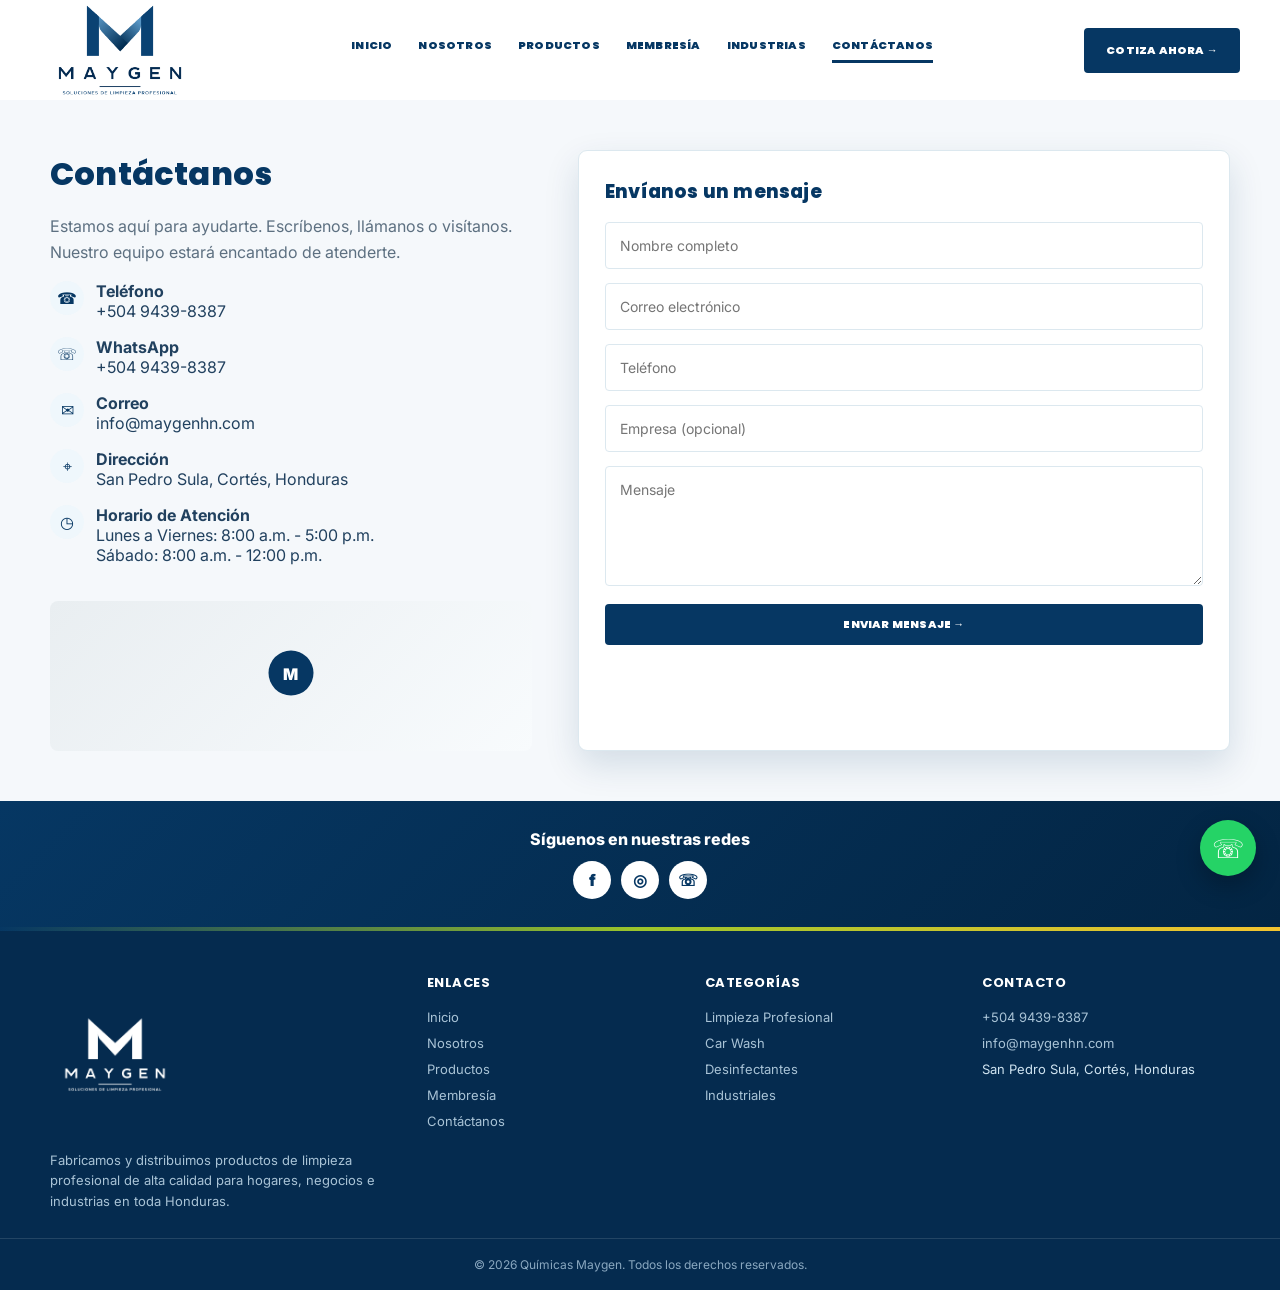
==== commit ce5843e1: "Update social media links in contacto.html" ====
--- a/contacto.html
+++ b/contacto.html
@@ -45,8 +45,8 @@
 <div class="social">
 <p>Síguenos en nuestras redes</p>
 <div class="s-row">
-<a href="#" aria-label="Facebook"><span>f</span></a>
-<a href="#" aria-label="Instagram"><span>◎</span></a>
+<a href="https://www.facebook.com/Quimicasmaygenhn/?locale=es_LA" target="_blank" rel="noopener" aria-label="Facebook"><span>f</span></a>
+<a href="https://www.instagram.com/quimicasmaygenhn/" target="_blank" rel="noopener" aria-label="Instagram"><span>◎</span></a>
 <a href="https://wa.me/50494398387" target="_blank" rel="noopener" aria-label="WhatsApp"><span>☏</span></a>
 </div>
 </div>
--- a/css/style.css
+++ b/css/style.css
@@ -1,7 +1,8 @@
-:root{--navy:#063763;--navy2:#052b4f;--blue:#0d5790;--sky:#eff7fc;--line:#dbe7ef;--green:#9cc52b;--text:#0b2a4a;--muted:#5d7081;--shadow:0 14px 35px rgba(6,55,99,.14)}
+@import url('https://fonts.googleapis.com/css2?family=Inter:wght@400;500;600;700&family=Poppins:wght@600;700;800;900&display=swap');
+:root{--navy:#063763;--navy2:#052b4f;--blue:#0d5790;--sky:#eff7fc;--line:#dbe7ef;--green:#9cc52b;--green-light:#eaf5d9;--yellow:#f4c430;--yellow-light:#fff6d9;--text:#0b2a4a;--muted:#5d7081;--shadow:0 14px 35px rgba(6,55,99,.14)}
 *{box-sizing:border-box}
 html{scroll-behavior:smooth}
-body{margin:0;font-family:Arial,Helvetica,sans-serif;background:#f5f8fb;color:var(--text)}
+body{margin:0;font-family:'Inter',Arial,Helvetica,sans-serif;background:#f5f8fb;color:var(--text)}
 a{text-decoration:none;color:inherit}
 img{display:block;max-width:100%}
 ul{margin:0;padding:0}
@@ -24,6 +25,8 @@
 .cta.white:hover{background:var(--sky)}
 .cta.outline{background:#fff;color:var(--navy);border:2px solid var(--navy)}
 .cta.outline:hover{background:var(--navy);color:#fff}
+a.cta.outline[href*="wa.me"]{border-color:#25D366;color:#128C46}
+a.cta.outline[href*="wa.me"]:hover{background:#25D366;color:#fff;border-color:#25D366}
 .header-right{display:flex;align-items:center;gap:22px}
 .nav-toggle{display:none;background:none;border:none;flex-direction:column;gap:5px;padding:6px}
 .nav-toggle span{width:26px;height:3px;background:var(--navy);border-radius:2px}
@@ -33,25 +36,31 @@
 .mobile-menu .cta{margin-top:12px;justify-content:center}
 
 /* ---------- Hero ---------- */
-.hero{display:grid;grid-template-columns:1fr 1.25fr;min-height:340px;background:linear-gradient(90deg,#fff 0%,#f7fbfe 46%,#e8f2f8 100%)}
-.hero-copy{padding:64px 0 40px 64px}
-.tag-pill{display:inline-block;background:var(--navy);color:#fff;font-size:11px;font-weight:900;letter-spacing:.5px;text-transform:uppercase;padding:8px 16px;border-radius:20px;margin-bottom:18px}
-.hero h1{font-size:46px;line-height:1.08;margin:0 0 16px;color:var(--navy)}
-.hero h1 span{color:#2d6fa7}
-.hero p{font-size:16px;line-height:1.6;margin:0 0 22px;color:#12395e;max-width:480px}
+.hero{position:relative;min-height:480px;display:flex;align-items:center;overflow:hidden;background:var(--navy2)}
+.hero-copy{position:relative;z-index:2;padding:64px 40px 40px 64px;max-width:600px}
+.tag-pill{display:inline-flex;align-items:center;background:var(--navy);color:#fff;font-size:11px;font-weight:900;letter-spacing:.5px;text-transform:uppercase;padding:8px 16px;border-radius:20px;margin-bottom:18px}
+.tag-pill:before{content:'';display:inline-block;width:6px;height:6px;border-radius:50%;background:var(--yellow);margin-right:8px}
+.hero h1{font-size:46px;line-height:1.08;margin:0 0 16px;color:#fff}
+.hero h1 span{color:var(--yellow)}
+.hero p{font-size:16px;line-height:1.6;margin:0 0 22px;color:#eaf1f8;max-width:480px}
 .hero-actions{display:flex;gap:14px;flex-wrap:wrap;margin-bottom:26px}
 .hero-stats{display:flex;gap:14px;flex-wrap:wrap}
-.hero-stats .stat{background:#fff;border:1px solid var(--line);border-radius:8px;padding:14px 20px;box-shadow:var(--shadow)}
+.hero-stats .stat{background:#fff;border:1px solid var(--line);border-top:3px solid var(--green);border-radius:8px;padding:14px 20px;box-shadow:var(--shadow)}
+.hero-stats .stat:nth-child(2){border-top-color:var(--yellow)}
 .hero-stats .stat strong{display:block;font-size:22px;color:var(--navy)}
 .hero-stats .stat span{font-size:11px;color:var(--muted)}
-.hero-img{display:flex;align-items:end;justify-content:center;overflow:hidden;position:relative}
-.hero-img img{height:330px;width:100%;object-fit:cover;object-position:center}
+.hero-img{position:absolute;inset:0;width:100%;height:100%;z-index:1}
+.hero-img img{width:100%;height:100%;object-fit:cover;object-position:70% center}
+.hero-img:after{content:'';position:absolute;inset:0;background:linear-gradient(90deg,rgba(5,43,79,.95) 0%,rgba(5,43,79,.85) 34%,rgba(5,43,79,.45) 60%,rgba(5,43,79,.12) 82%)}
 
 /* ---------- Benefits ---------- */
 .benefits{display:grid;grid-template-columns:repeat(5,1fr);background:#fff;border-top:1px solid #eef4f8;border-bottom:1px solid #dce8f0;padding:22px 30px}
-.benefit{display:grid;grid-template-columns:42px 1fr;gap:10px;padding:0 16px;border-right:1px solid #dce8f0}
+.benefit{display:grid;grid-template-columns:52px 1fr;gap:12px;padding:0 16px;border-right:1px solid #dce8f0;align-items:center}
 .benefit:last-child{border-right:0}
 .ico{font-size:34px;line-height:1;color:var(--navy)}
+.benefit .ico{width:52px;height:52px;border-radius:50%;display:flex;align-items:center;justify-content:center;font-size:24px;background:var(--sky)}
+.benefit:nth-child(odd) .ico{background:var(--green-light)}
+.benefit:nth-child(even) .ico{background:var(--yellow-light)}
 .benefit h4{margin:0 0 5px;font-size:13px;color:var(--navy)}
 .benefit p{margin:0;font-size:11px;line-height:1.35;color:#4a6378}
 
@@ -59,7 +68,7 @@
 .dark-band{background:linear-gradient(135deg,var(--navy),#032543);padding:44px 38px 50px}
 .dark-band h2{color:#fff;text-align:center;margin:0 0 8px;font-size:26px}
 .dark-band>.wrap>p{color:#cfe3f0;text-align:center;margin:0 0 26px;font-size:14px}
-.cats{display:grid;grid-template-columns:repeat(5,1fr);gap:16px}
+.cats{display:grid;grid-template-columns:repeat(4,1fr);gap:16px}
 .cat{background:#fff;border-radius:6px;overflow:hidden;position:relative;transition:transform .25s,box-shadow .25s}
 .cat:hover{transform:translateY(-6px);box-shadow:0 14px 30px rgba(0,0,0,.25)}
 .cat img{height:118px;width:100%;object-fit:cover}
@@ -105,21 +114,26 @@
 .footer-benefits div{display:grid;grid-template-columns:34px 1fr;gap:10px}
 .footer-benefits h4{margin:0 0 5px;font-size:13px}
 .footer-benefits p{margin:0;color:#d7e8f4;font-size:11px;line-height:1.35}
-
 /* ---------- Membership ---------- */
 .member-hero{display:grid;grid-template-columns:1fr 1fr;align-items:center;gap:30px;padding:60px 0}
 .member-hero h1{font-size:32px;color:var(--navy);margin:0 0 12px}
-.benefit-card{background:linear-gradient(135deg,var(--navy),#032543);color:#fff;border-radius:8px;padding:28px;margin-top:20px}
-.benefit-card h3{margin-top:0}
-.benefit-card ul{list-style:none}
-.benefit-card li{margin:14px 0;color:#dfeef8;padding-left:22px;position:relative}
+.benefit-card{background:#fff;color:var(--text);border:1px solid var(--line);border-radius:10px;padding:28px;margin-top:20px;box-shadow:var(--shadow)}
+.benefit-card h3{margin-top:0;color:var(--navy)}
+.benefit-card ul{list-style:none;padding:0}
+.benefit-card li{margin:14px 0;color:#33506a;padding-left:22px;position:relative}
 .benefit-card li:before{content:'✓';position:absolute;left:0;color:var(--green);font-weight:900}
-.member-visual{background:linear-gradient(135deg,var(--blue),var(--navy));border-radius:10px;min-height:280px;position:relative;overflow:hidden}
+.member-visual{background:linear-gradient(135deg,rgba(5,43,79,.55),rgba(5,43,79,.72)),url('../ChatGPT Image Jul 9, 2026, 11_18_52 AM.png') center/cover no-repeat;border-radius:10px;min-height:360px;position:relative;overflow:hidden}
 .member-visual:before{content:'';position:absolute;width:260px;height:260px;background:rgba(255,255,255,.08);border-radius:50%;right:-60px;top:-60px}
-.member-card{position:absolute;right:24px;top:42px;background:var(--navy2);color:#fff;border-radius:12px;padding:28px;width:270px;box-shadow:var(--shadow);transform:rotate(-4deg);transition:transform .3s}
-.member-visual:hover .member-card{transform:rotate(0deg) scale(1.03)}
-.member-card h2{letter-spacing:4px;margin:0 0 12px;font-size:20px}
-.member-card h3{font-size:12px;letter-spacing:1px;margin:0 0 18px;color:#bcd6ea}
+.member-card{position:absolute;left:50%;top:50%;transform:translate(-50%,-50%) rotate(-4deg);background:linear-gradient(135deg,var(--navy2),var(--navy) 55%,var(--blue));color:#fff;border-radius:18px;padding:26px 30px;width:360px;height:220px;box-shadow:0 30px 55px rgba(0,0,0,.35);transition:transform .3s;display:flex;flex-direction:column;justify-content:space-between;border-bottom:5px solid var(--green)}
+.member-visual:hover .member-card{transform:translate(-50%,-50%) rotate(0deg) scale(1.04)}
+.member-card-top{display:flex;align-items:center;justify-content:space-between}
+.member-card-top h2{letter-spacing:4px;margin:0;font-size:24px}
+.member-chip{width:40px;height:30px;border-radius:6px;background:linear-gradient(135deg,#ffe07a,var(--yellow))}
+.member-card h3{font-size:12px;letter-spacing:2px;margin:0;color:#bcd6ea;font-weight:700}
+.member-number{font-size:20px;letter-spacing:3px;font-family:'Poppins',Arial,Helvetica,sans-serif;margin:6px 0}
+.member-card-bottom{display:flex;justify-content:space-between;font-size:10px;letter-spacing:1px;text-transform:uppercase}
+.member-card-bottom .mc-label{display:block;color:#9db8cf;margin-bottom:4px;font-size:9px}
+.member-card-bottom .mc-value{display:block;font-weight:800;font-size:12px}
 .plans-sec{padding:50px 0;text-align:center}
 .plans-sec h2{color:var(--navy);font-size:26px;margin:0 0 8px}
 .plans-sec>p{color:var(--muted);margin:0}
@@ -138,10 +152,11 @@
 /* ---------- About ---------- */
 .about{display:grid;grid-template-columns:1fr 1.05fr;padding:50px 0;gap:36px;align-items:center}
 .about h1{color:var(--navy);font-size:32px}
+.about h2{color:var(--navy);font-size:32px}
 .about p{line-height:1.6;color:#36536b}
 .factory{min-height:300px;background:linear-gradient(160deg,#dfe8ee,#fff);border-radius:8px;position:relative;overflow:hidden;display:flex;align-items:center;justify-content:center}
-.factory .disk{width:220px;height:220px;border-radius:50%;background:linear-gradient(135deg,var(--navy),var(--blue));display:flex;align-items:center;justify-content:center;box-shadow:var(--shadow)}
-.factory .disk img{width:130px}
+.factory .disk{width:230px;height:230px;border-radius:50%;background:#fff;display:flex;align-items:center;justify-content:center;box-shadow:0 20px 45px rgba(6,55,99,.18),0 0 0 8px rgba(156,197,43,.14);border:1px solid var(--line)}
+.factory .disk img{width:150px}
 .values-row{display:grid;grid-template-columns:repeat(4,1fr);gap:18px;margin-top:28px}
 .value{text-align:center;padding:14px 6px;border-radius:8px;transition:background .2s}
 .value:hover{background:var(--sky)}
@@ -196,7 +211,8 @@
 .cta-banner .actions{display:flex;gap:14px;justify-content:center;flex-wrap:wrap}
 
 /* ---------- Footer ---------- */
-footer{background:var(--navy2);color:#cfe3f0}
+footer{background:var(--navy2);color:#cfe3f0;position:relative}
+footer:before{content:'';position:absolute;top:0;left:0;right:0;height:4px;background:linear-gradient(90deg,var(--navy),var(--green),var(--yellow))}
 .foot-main{display:grid;grid-template-columns:1.4fr 1fr 1fr 1fr;gap:30px;padding:46px 0 26px}
 .foot-main h4{color:#fff;font-size:13px;text-transform:uppercase;margin:0 0 16px;letter-spacing:.5px}
 .foot-main .flogo{width:130px;margin-bottom:14px;filter:brightness(0) invert(1)}
@@ -222,21 +238,129 @@
 
 /* ---------- Responsive ---------- */
 @media(max-width:980px){
-.nav-links{display:none}
-.header-right .cta.desktop-only{display:none}
-.nav-toggle{display:flex}
-.hero,.product-hero,.member-hero,.about,.mv,.contact-grid,.products-layout{grid-template-columns:1fr}
-.benefits,.cats,.grid30,.plans,.footer-benefits,.values-row,.stats-band,.timeline,.team-grid{grid-template-columns:repeat(2,1fr)}
-.hero-copy{padding:40px}
-.hero h1{font-size:34px}
-.side{position:static}
+  .nav-links{display:none}
+  .header-right .cta.desktop-only{display:none}
+  .nav-toggle{display:flex}
+  .hero,.product-hero,.member-hero,.about,.mv,.contact-grid,.products-layout,.home-about-grid,.home-member{grid-template-columns:1fr}
+  .benefits,.cats,.grid30,.plans,.footer-benefits,.values-row,.stats-band,.timeline,.team-grid,.home-contact-grid{grid-template-columns:repeat(2,1fr)}
+  .hero-copy{padding:40px}
+  .hero h1{font-size:34px}
+  .side{position:static}
 }
 @media(max-width:640px){
-.benefits,.cats,.grid30,.plans,.footer-benefits,.values-row,.stats-band,.timeline,.team-grid,.foot-main{grid-template-columns:1fr}
-.header{padding:0 18px}
-.logo{width:130px}
-.product-hero,.member-hero,.contact-page{padding:28px 0}
-.grid30{gap:10px}
-.hero-copy{padding:30px 18px}
-.benefit{border-right:0;border-bottom:1px solid #dce8f0;padding-bottom:14px;margin-bottom:14px}
-}
+  .benefits,.cats,.grid30,.plans,.footer-benefits,.values-row,.stats-band,.timeline,.team-grid,.foot-main,.home-contact-grid{grid-template-columns:1fr}
+  .header{padding:0 18px}
+  .logo{width:130px}
+  .product-hero,.member-hero,.contact-page{padding:28px 0}
+  .grid30{gap:10px}
+  .hero-copy{padding:30px 18px}
+  .benefit{border-right:0;border-bottom:1px solid #dce8f0;padding-bottom:14px;margin-bottom:14px}
+  .member-card{width:88%;height:auto;padding:22px 20px}
+  .member-visual{min-height:300px}
+}
+
+/* ---------- Header mejorado ---------- */
+header{border-bottom:none}
+.header{height:72px;padding:0 40px}
+.logo{width:160px}
+
+/* ---------- Hero mejorado ---------- */
+.hero{display:grid;grid-template-columns:1fr 1.1fr;min-height:480px;background:linear-gradient(110deg,#fff 0%,#f0f7fc 50%,#ddeef8 100%);align-items:center}
+.hero-copy{padding:56px 0 44px 60px}
+.hero h1{font-size:42px;line-height:1.1;margin:0 0 18px;color:var(--navy)}
+.hero p{font-size:15px;line-height:1.65;margin:0 0 24px;color:#12395e;max-width:460px}
+.hero-img{display:flex;align-items:center;justify-content:center;overflow:hidden;position:relative;height:100%}
+.hero-img img{width:100%;height:100%;object-fit:cover;object-position:right center;min-height:480px}
+
+
+/* ---------- Home overview ---------- */
+.home-overview{padding:60px 0;background:#f5f8fb}
+.home-overview-header{text-align:center;margin-bottom:40px}
+.home-overview-header h2{color:var(--navy);font-size:28px;margin:0 0 10px}
+.home-overview-header p{color:var(--muted);font-size:15px;margin:0}
+.home-overview-grid{display:grid;grid-template-columns:repeat(3,1fr);gap:20px}
+.home-card{background:#fff;border-radius:14px;padding:28px 22px;box-shadow:0 8px 24px rgba(6,55,99,.08);border:1px solid #e4eef5;transition:transform .25s,box-shadow .25s;display:flex;flex-direction:column;gap:12px}
+.home-card:hover{transform:translateY(-6px);box-shadow:0 18px 36px rgba(6,55,99,.14)}
+.home-card-icon{font-size:36px;line-height:1}
+.home-card h3{margin:0;color:var(--navy);font-size:16px}
+.home-card p{margin:0;color:#4a6378;font-size:13px;line-height:1.6;flex:1}
+.home-card-btn{display:inline-flex;align-items:center;gap:6px;background:var(--navy);color:#fff;padding:10px 18px;border-radius:5px;font-size:12px;font-weight:800;text-transform:uppercase;letter-spacing:.3px;transition:background .2s,transform .2s;align-self:flex-start}
+.home-card-btn:hover{background:var(--blue);transform:translateY(-1px)}
+
+/* ---------- Eyebrow accents ---------- */
+.eyebrow{display:inline-block;color:#5c8a12;background:var(--green-light);font-weight:900;font-size:11px;letter-spacing:1px;text-transform:uppercase;padding:6px 14px;border-radius:20px;margin-bottom:14px}
+.eyebrow.yellow{color:#8a6d00;background:var(--yellow-light)}
+
+/* ---------- Home: Nosotros preview ---------- */
+.home-about{padding:56px 0}
+.home-about-grid{display:grid;grid-template-columns:1.1fr 1fr;gap:40px;align-items:center}
+.home-about h2{color:var(--navy);font-size:28px;margin:0 0 14px}
+.home-about p{color:#36536b;line-height:1.7;font-size:15px;margin:0 0 20px}
+.mini-values{display:flex;flex-direction:column;gap:10px;margin-bottom:24px}
+.mini-values span{display:flex;align-items:center;gap:8px;font-weight:700;color:var(--navy);font-size:14px}
+.mini-values .tick{color:var(--green);font-weight:900}
+.home-about .factory{min-height:280px}
+
+/* ---------- Home: Membresia preview ---------- */
+.home-member{padding:56px 0}
+.home-member h2{color:var(--navy);font-size:28px;margin:0 0 14px}
+.home-member>div:first-child p{color:#36536b;line-height:1.7;font-size:15px;margin:0 0 16px}
+.mini-benefits{list-style:none;margin:0 0 24px;padding:0;color:#36536b;font-size:14px;line-height:2}
+.mini-benefits li{padding-left:22px;position:relative}
+.mini-benefits li:before{content:'✓';position:absolute;left:0;color:var(--green);font-weight:900}
+
+/* ---------- Home: Contacto preview ---------- */
+.home-contact{padding:56px 0}
+.home-contact-grid{display:grid;grid-template-columns:repeat(3,1fr);gap:24px;padding:10px 0 8px}
+.home-contact-grid .info-line{background:#fff;border:1px solid var(--line);border-radius:10px;padding:18px;margin:0}
+.home-contact-grid .info-line:nth-child(1) .ico-circle{background:var(--green-light)}
+.home-contact-grid .info-line:nth-child(2) .ico-circle{background:var(--yellow-light)}
+.home-contact-grid .info-line:nth-child(3) .ico-circle{background:var(--sky)}
+
+/* ---------- Bestsellers seccion ---------- */
+.bestsellers{padding:54px 0;background:#fff}
+.section-head{text-align:center;margin-bottom:36px}
+.section-head h2:after,.home-overview-header h2:after,.plans-sec>h2:after{content:'';display:block;width:56px;height:4px;background:linear-gradient(90deg,var(--green),var(--yellow));margin:14px auto 0;border-radius:2px}
+
+/* ---------- Responsive home-overview ---------- */
+@media(max-width:980px){
+  .home-overview-grid{grid-template-columns:repeat(2,1fr)}
+  .hero-img img{min-height:320px}
+  .home-about-grid{grid-template-columns:1fr}
+  .home-contact-grid{grid-template-columns:1fr}
+}
+@media(max-width:640px){
+  .home-overview-grid{grid-template-columns:1fr}
+  .hero-copy{padding:36px 18px 28px}
+  .hero{grid-template-columns:1fr}
+  .hero-img{min-height:220px}
+  .hero-img img{min-height:220px}
+}
+
+/* ---------- Tipografia profesional ---------- */
+h1,h2,h3,h4,h5,
+.nav-links a,.mobile-menu a,
+.cta,.tag-pill,
+.hero-stats .stat strong,
+.home-card-btn,.filter-btn,
+.prod-quote,.prod-wa,.searchbar button,
+.cat-title,.plan-tag,.prod-badge{
+  font-family:'Poppins',Arial,Helvetica,sans-serif;
+  letter-spacing:.2px;
+}
+h1,h2,h3{font-weight:800}
+h4{font-weight:700}
+body{-webkit-font-smoothing:antialiased;text-rendering:optimizeLegibility}
+
+/* ---------- Logo nuevo (recorte a medida) ---------- */
+.logo-link{display:flex;align-items:center}
+.logo-crop{display:block;width:105px;height:76px;overflow:hidden;position:relative}
+.logo-crop .logo{position:absolute;top:-48px;left:-16px;width:137px;height:172px;max-width:none}
+header{border-bottom:none}
+.header{height:100px}
+
+@media(max-width:640px){
+  .logo-crop{width:80px;height:58px}
+  .logo-crop .logo{top:-36px;left:-12px;width:105px;height:131px}
+  .header{height:82px;padding:0 18px}
+}
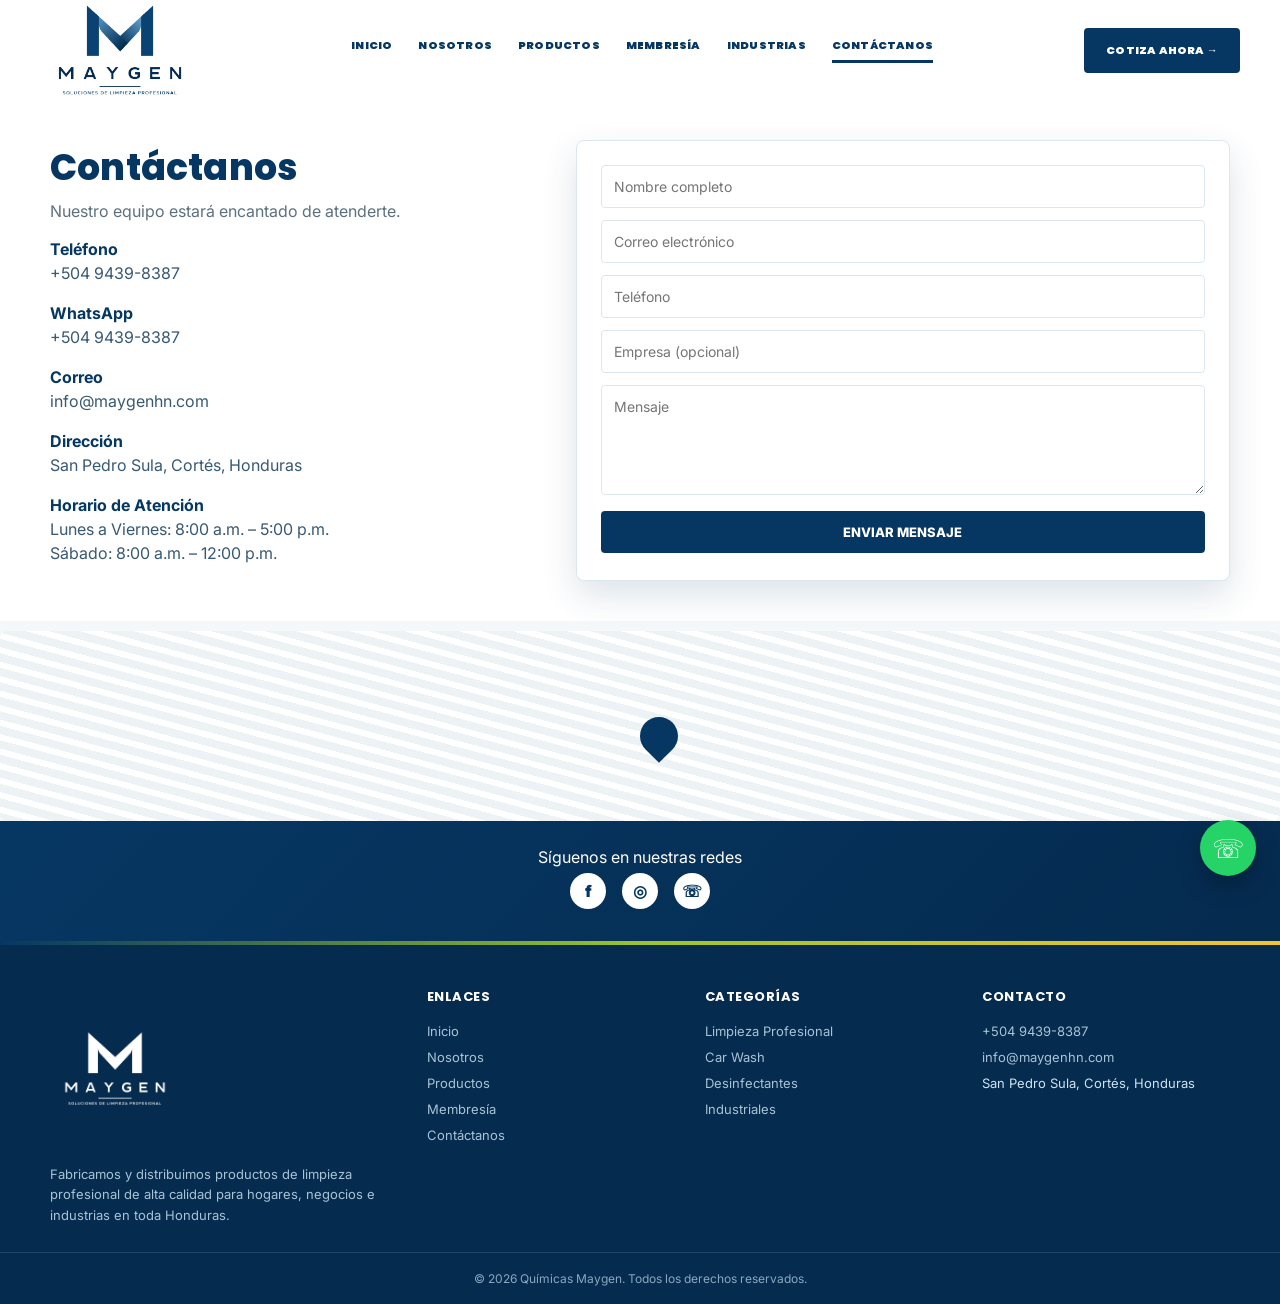
==== commit 674ab060: "Rewrite contacto.html to match new contact-grid/map/social design" ====
--- a/contacto.html
+++ b/contacto.html
@@ -19,37 +19,34 @@
 </div>
 <div class="mobile-menu"><a href="index.html">Inicio</a><a href="nosotros.html">Nosotros</a><a href="productos.html">Productos</a><a href="membresias.html">Membresía</a><a href="productos.html?cat=industriales">Industrias</a><a href="contacto.html" class="active">Contáctanos</a><a href="contacto.html" class="cta">Cotiza ahora →</a></div>
 </header>
-<section class="wrap contact-page">
-<div class="contact-grid">
-<div class="reveal">
+<section class="contact">
+<div class="wrap contact-grid">
+<div>
 <h1>Contáctanos</h1>
-<p>Estamos aquí para ayudarte. Escríbenos, llámanos o visítanos. Nuestro equipo estará encantado de atenderte.</p>
-<div class="info-line"><span class="ico-circle">☎</span><div><b>Teléfono</b><br><a href="tel:+50494398387">+504 9439-8387</a></div></div>
-<div class="info-line"><span class="ico-circle">☏</span><div><b>WhatsApp</b><br><a href="https://wa.me/50494398387" target="_blank" rel="noopener">+504 9439-8387</a></div></div>
-<div class="info-line"><span class="ico-circle">✉</span><div><b>Correo</b><br><a href="mailto:info@maygenhn.com">info@maygenhn.com</a></div></div>
-<div class="info-line"><span class="ico-circle">⌖</span><div><b>Dirección</b><br>San Pedro Sula, Cortés, Honduras</div></div>
-<div class="info-line"><span class="ico-circle">◷</span><div><b>Horario de Atención</b><br>Lunes a Viernes: 8:00 a.m. - 5:00 p.m.<br>Sábado: 8:00 a.m. - 12:00 p.m.</div></div>
-<div class="map reveal"><div class="pin">M</div></div>
+<p>Nuestro equipo estará encantado de atenderte.</p>
+<div class="contact-line"><b>Teléfono</b><br>+504 9439-8387</div>
+<div class="contact-line"><b>WhatsApp</b><br>+504 9439-8387</div>
+<div class="contact-line"><b>Correo</b><br>info@maygenhn.com</div>
+<div class="contact-line"><b>Dirección</b><br>San Pedro Sula, Cortés, Honduras</div>
+<div class="contact-line"><b>Horario de Atención</b><br>Lunes a Viernes: 8:00 a.m. – 5:00 p.m.<br>Sábado: 8:00 a.m. – 12:00 p.m.</div>
 </div>
-<form class="contact-form reveal" id="contactForm">
-<h3>Envíanos un mensaje</h3>
+<form class="form" id="contactForm">
 <input type="text" name="nombre" placeholder="Nombre completo" required>
 <input type="email" name="correo" placeholder="Correo electrónico" required>
 <input type="tel" name="telefono" placeholder="Teléfono">
 <input type="text" name="empresa" placeholder="Empresa (opcional)">
-<textarea name="mensaje" id="mensajeField" placeholder="Mensaje" required></textarea>
-<button type="submit" class="cta">Enviar mensaje →</button>
+<textarea name="mensaje" placeholder="Mensaje" required></textarea>
+<button class="btn" type="submit">Enviar mensaje</button>
 </form>
 </div>
 </section>
-<div class="social">
-<p>Síguenos en nuestras redes</p>
-<div class="s-row">
+<div class="map"><div class="pin"></div></div>
+<div class="social">Síguenos en nuestras redes<br>
 <a href="https://www.facebook.com/Quimicasmaygenhn/?locale=es_LA" target="_blank" rel="noopener" aria-label="Facebook"><span>f</span></a>
 <a href="https://www.instagram.com/quimicasmaygenhn/" target="_blank" rel="noopener" aria-label="Instagram"><span>◎</span></a>
 <a href="https://wa.me/50494398387" target="_blank" rel="noopener" aria-label="WhatsApp"><span>☏</span></a>
 </div>
-</div>
+
 <footer>
 <div class="wrap foot-main">
 <div><img src="images/Logo Maygen Nuevo-01.png" class="flogo" alt="Maygen"><p>Fabricamos y distribuimos productos de limpieza profesional de alta calidad para hogares, negocios e industrias en toda Honduras.</p></div>
@@ -63,17 +60,5 @@
 <button class="back-top" aria-label="Volver arriba">↑</button>
 <div class="toast"></div>
 <script src="js/main.js"></script>
-<script>
-document.addEventListener('DOMContentLoaded', function(){
-var params = new URLSearchParams(window.location.search);
-var producto = params.get('producto');
-var plan = params.get('plan');
-var field = document.getElementById('mensajeField');
-if (field) {
-if (producto) field.value = 'Hola, quiero cotizar el producto: ' + producto;
-else if (plan) field.value = 'Hola, quiero más información sobre el plan de membresía: ' + plan;
-}
-});
-</script>
 </body>
 </html>
--- a/css/style.css
+++ b/css/style.css
@@ -36,39 +36,29 @@
 .mobile-menu .cta{margin-top:12px;justify-content:center}
 
 /* ---------- Hero ---------- */
-.hero{position:relative;min-height:480px;display:flex;align-items:center;overflow:hidden;background:var(--navy2)}
-.hero-copy{position:relative;z-index:2;padding:64px 40px 40px 64px;max-width:600px}
-.tag-pill{display:inline-flex;align-items:center;background:var(--navy);color:#fff;font-size:11px;font-weight:900;letter-spacing:.5px;text-transform:uppercase;padding:8px 16px;border-radius:20px;margin-bottom:18px}
-.tag-pill:before{content:'';display:inline-block;width:6px;height:6px;border-radius:50%;background:var(--yellow);margin-right:8px}
-.hero h1{font-size:46px;line-height:1.08;margin:0 0 16px;color:#fff}
-.hero h1 span{color:var(--yellow)}
-.hero p{font-size:16px;line-height:1.6;margin:0 0 22px;color:#eaf1f8;max-width:480px}
-.hero-actions{display:flex;gap:14px;flex-wrap:wrap;margin-bottom:26px}
-.hero-stats{display:flex;gap:14px;flex-wrap:wrap}
-.hero-stats .stat{background:#fff;border:1px solid var(--line);border-top:3px solid var(--green);border-radius:8px;padding:14px 20px;box-shadow:var(--shadow)}
-.hero-stats .stat:nth-child(2){border-top-color:var(--yellow)}
-.hero-stats .stat strong{display:block;font-size:22px;color:var(--navy)}
-.hero-stats .stat span{font-size:11px;color:var(--muted)}
-.hero-img{position:absolute;inset:0;width:100%;height:100%;z-index:1}
-.hero-img img{width:100%;height:100%;object-fit:cover;object-position:70% center}
-.hero-img:after{content:'';position:absolute;inset:0;background:linear-gradient(90deg,rgba(5,43,79,.95) 0%,rgba(5,43,79,.85) 34%,rgba(5,43,79,.45) 60%,rgba(5,43,79,.12) 82%)}
+.hero{background:linear-gradient(100deg,#ffffff 0%,#f3f8fb 55%,#eaf2f7 100%);overflow:hidden}
+.hero-grid{display:grid;grid-template-columns:.9fr 1.1fr;align-items:center;gap:24px;min-height:420px;padding:20px 0}
+.hero h1{font-size:44px;line-height:1.1;margin:0 0 16px;color:var(--navy)}
+.hero h1 span{color:var(--blue)}
+.hero p{font-size:16px;line-height:1.6;color:#34566f;max-width:480px;margin:0 0 26px}
+.btn-cta{display:inline-block;background:var(--navy);color:#fff;padding:14px 24px;border-radius:4px;font-size:12px;font-weight:900;letter-spacing:.4px;text-transform:uppercase}
+.btn-cta:hover{background:var(--blue)}
+.hero-products{height:360px;width:100%;object-fit:contain;object-position:center bottom}
 
 /* ---------- Benefits ---------- */
-.benefits{display:grid;grid-template-columns:repeat(5,1fr);background:#fff;border-top:1px solid #eef4f8;border-bottom:1px solid #dce8f0;padding:22px 30px}
-.benefit{display:grid;grid-template-columns:52px 1fr;gap:12px;padding:0 16px;border-right:1px solid #dce8f0;align-items:center}
+.benefits{background:#fff;border-top:1px solid #eef4f8;border-bottom:1px solid #dce8f0;padding:26px 30px}
+.benefit-grid{display:grid;grid-template-columns:repeat(5,1fr)}
+.benefit{display:grid;grid-template-columns:44px 1fr;gap:12px;padding:0 18px;border-right:1px solid #dce8f0;align-items:center}
 .benefit:last-child{border-right:0}
-.ico{font-size:34px;line-height:1;color:var(--navy)}
-.benefit .ico{width:52px;height:52px;border-radius:50%;display:flex;align-items:center;justify-content:center;font-size:24px;background:var(--sky)}
-.benefit:nth-child(odd) .ico{background:var(--green-light)}
-.benefit:nth-child(even) .ico{background:var(--yellow-light)}
-.benefit h4{margin:0 0 5px;font-size:13px;color:var(--navy)}
-.benefit p{margin:0;font-size:11px;line-height:1.35;color:#4a6378}
+.benefit .ico{width:34px;height:34px;color:var(--blue)}
+.benefit h4{margin:0 0 4px;font-size:13px;color:var(--navy)}
+.benefit p{margin:0;font-size:11px;line-height:1.4;color:var(--muted)}
 
 /* ---------- Dark band / categories ---------- */
 .dark-band{background:linear-gradient(135deg,var(--navy),#032543);padding:44px 38px 50px}
 .dark-band h2{color:#fff;text-align:center;margin:0 0 8px;font-size:26px}
 .dark-band>.wrap>p{color:#cfe3f0;text-align:center;margin:0 0 26px;font-size:14px}
-.cats{display:grid;grid-template-columns:repeat(4,1fr);gap:16px}
+.cats{display:grid;grid-template-columns:repeat(5,1fr);gap:16px}
 .cat{background:#fff;border-radius:6px;overflow:hidden;position:relative;transition:transform .25s,box-shadow .25s}
 .cat:hover{transform:translateY(-6px);box-shadow:0 14px 30px rgba(0,0,0,.25)}
 .cat img{height:118px;width:100%;object-fit:cover}
@@ -76,133 +66,103 @@
 .circle{background:#e6f2d8;color:var(--navy);border-radius:50%;width:23px;height:23px;display:grid;place-items:center;flex-shrink:0;transition:transform .25s}
 .cat:hover .circle{transform:translateX(4px)}
 
-/* ---------- Product hero / catalog ---------- */
-.product-hero{background:linear-gradient(90deg,var(--navy),#052848);color:#fff;display:grid;grid-template-columns:1fr 1fr;align-items:center;padding:38px 54px}
-.product-hero h1{font-size:32px;margin:0 0 10px}
-.product-hero p{line-height:1.5;color:#d9e8f3;max-width:460px}
-.product-hero img{height:210px;object-fit:contain;margin-left:auto}
-.bestsellers{padding:46px 0}
-.section-head{text-align:center;margin-bottom:30px}
-.section-head h2{color:var(--navy);font-size:26px;margin:0 0 8px}
-.section-head p{color:var(--muted);margin:0;font-size:14px}
-.products-layout{display:grid;grid-template-columns:200px 1fr;gap:24px;padding:34px 0}
+/* ---------- Page hero / Catalog ---------- */
+.page-hero{background:linear-gradient(135deg,var(--navy),var(--navy2));color:#fff}
+.page-hero .wrap{display:grid;grid-template-columns:1fr 1fr;align-items:center;min-height:230px;gap:24px;padding:30px 0}
+.page-hero h1{font-size:36px;margin:0 0 10px}
+.page-hero p{color:#dbe9f3;line-height:1.5;max-width:460px}
+.page-hero img{height:200px;width:100%;object-fit:contain}
+.catalog{display:grid;grid-template-columns:210px 1fr;gap:26px;padding:32px 0 40px}
 .side{align-self:start;background:#fff;border:1px solid var(--line);border-radius:8px;padding:18px}
 .side h4{margin:0 0 12px;font-size:12px;color:var(--navy);letter-spacing:.5px}
-.filter-btn{display:block;width:100%;text-align:left;padding:11px 12px;border-radius:4px;color:var(--navy);font-size:12px;font-weight:800;background:none;border:none;margin-bottom:3px;transition:background .2s,color .2s}
+.filter-btn{display:block;width:100%;text-align:left;padding:11px 12px;border-radius:4px;border:none;background:none;font-weight:700;font-size:13px;color:var(--navy);margin-bottom:2px}
 .filter-btn:hover{background:var(--sky)}
 .filter-btn.active{background:var(--navy);color:#fff}
-.searchbar{display:flex;margin-bottom:20px}
-.searchbar input{flex:1;border:1px solid #d8e5ee;padding:13px;border-radius:4px 0 0 4px;font-size:14px}
-.searchbar button{border:1px solid var(--navy);background:var(--navy);color:#fff;padding:0 18px;border-radius:0 4px 4px 0;font-weight:800}
-.catalog-count{color:var(--muted);font-size:13px;margin:0 0 14px}
-.grid30{display:grid;grid-template-columns:repeat(5,1fr);gap:16px}
-.prod-card{border:1px solid #dce8ef;border-radius:9px;background:#fff;text-align:center;padding:16px 10px;min-height:150px;position:relative;transition:transform .25s,box-shadow .25s}
-.prod-card:hover{transform:translateY(-5px);box-shadow:0 14px 26px rgba(6,55,99,.14)}
-.prod-badge{position:absolute;top:10px;left:10px;background:var(--green);color:var(--navy2);font-size:9px;font-weight:900;text-transform:uppercase;padding:4px 8px;border-radius:20px;letter-spacing:.3px}
-.prod-media{height:110px;display:flex;align-items:center;justify-content:center;margin-bottom:10px}
-.prod-media img{height:100%;max-height:100px;width:auto;margin:auto;object-fit:contain}
-.prod-cat{display:block;color:var(--blue);font-size:9px;font-weight:800;text-transform:uppercase;letter-spacing:.4px;margin-bottom:4px}
-.prod-card h3{margin:0 0 4px;color:var(--navy);font-size:13px;line-height:1.3}
-.prod-size{display:block;color:#7c8fa0;font-size:10px;margin-bottom:10px}
-.prod-foot{display:flex;gap:6px;margin-top:10px}
-.prod-quote{flex:1;background:var(--navy);color:#fff;font-size:10px;font-weight:800;padding:9px 6px;border-radius:4px;text-transform:uppercase}
-.prod-quote:hover{background:var(--blue)}
-.prod-wa{flex:1;border:1px solid var(--line);color:var(--navy);font-size:10px;font-weight:800;padding:9px 6px;border-radius:4px;text-transform:uppercase}
-.prod-wa:hover{background:var(--sky)}
-.catalog-empty{display:none;text-align:center;color:var(--muted);padding:50px 0}
-.footer-benefits{display:grid;grid-template-columns:repeat(4,1fr);background:linear-gradient(135deg,var(--navy),#032543);color:#fff;padding:28px 40px;gap:20px}
-.footer-benefits div{display:grid;grid-template-columns:34px 1fr;gap:10px}
-.footer-benefits h4{margin:0 0 5px;font-size:13px}
-.footer-benefits p{margin:0;color:#d7e8f4;font-size:11px;line-height:1.35}
+.searchbar{display:flex;gap:8px;margin-bottom:18px}
+.searchbar input{flex:1;border:1px solid var(--line);padding:12px;border-radius:4px;background:#fff;font-size:14px}
+.searchbar button{border:1px solid var(--navy);background:var(--navy);color:#fff;padding:0 18px;border-radius:4px;font-weight:800;font-size:12px;text-transform:uppercase}
+.catalog-count{font-size:13px;color:var(--muted);margin:0 0 14px}
+.catalog-empty{display:none;padding:30px;text-align:center;color:var(--muted)}
+.grid30{display:grid;grid-template-columns:repeat(5,1fr);gap:12px}
+.prod-card{background:#fff;border:1px solid var(--line);border-radius:6px;text-align:center;padding:14px;position:relative}
+.prod-badge{position:absolute;top:8px;left:8px;background:var(--green);color:#0b2a4a;font-size:9px;font-weight:900;text-transform:uppercase;padding:3px 7px;border-radius:3px}
+.prod-media{height:110px;display:flex;align-items:center;justify-content:center;margin-bottom:8px}
+.prod-media img{max-height:100%;max-width:100%;object-fit:contain}
+.prod-cat{display:block;font-size:9px;color:var(--muted);text-transform:uppercase;letter-spacing:.4px;margin-bottom:4px}
+.prod-card h3{font-size:12px;margin:0 0 4px;color:var(--navy)}
+.prod-size{display:block;font-size:10px;color:var(--muted);margin-bottom:8px}
+.prod-foot{display:flex;flex-direction:column;gap:6px}
+.prod-quote{background:var(--navy);color:#fff;padding:8px;border-radius:4px;font-size:11px;font-weight:800;text-transform:uppercase}
+.prod-wa{border:1px solid var(--green);color:var(--navy);padding:8px;border-radius:4px;font-size:11px;font-weight:800;text-transform:uppercase}
+.feature-footer{background:linear-gradient(135deg,var(--navy),var(--navy2));color:#fff;padding:26px 0}
+.feature-footer .benefit-grid{grid-template-columns:repeat(4,1fr)}
+.feature-footer .benefit{border-right:1px solid rgba(255,255,255,.2)}
+.feature-footer .benefit h4{color:#fff}
+.feature-footer .benefit p{color:#cfe3f0}
+.feature-footer .ico{color:var(--green)}
+
 /* ---------- Membership ---------- */
-.member-hero{display:grid;grid-template-columns:1fr 1fr;align-items:center;gap:30px;padding:60px 0}
-.member-hero h1{font-size:32px;color:var(--navy);margin:0 0 12px}
-.benefit-card{background:#fff;color:var(--text);border:1px solid var(--line);border-radius:10px;padding:28px;margin-top:20px;box-shadow:var(--shadow)}
-.benefit-card h3{margin-top:0;color:var(--navy)}
-.benefit-card ul{list-style:none;padding:0}
-.benefit-card li{margin:14px 0;color:#33506a;padding-left:22px;position:relative}
-.benefit-card li:before{content:'✓';position:absolute;left:0;color:var(--green);font-weight:900}
-.member-visual{background:linear-gradient(135deg,rgba(5,43,79,.55),rgba(5,43,79,.72)),url('../ChatGPT Image Jul 9, 2026, 11_18_52 AM.png') center/cover no-repeat;border-radius:10px;min-height:360px;position:relative;overflow:hidden}
-.member-visual:before{content:'';position:absolute;width:260px;height:260px;background:rgba(255,255,255,.08);border-radius:50%;right:-60px;top:-60px}
-.member-card{position:absolute;left:50%;top:50%;transform:translate(-50%,-50%) rotate(-4deg);background:linear-gradient(135deg,var(--navy2),var(--navy) 55%,var(--blue));color:#fff;border-radius:18px;padding:26px 30px;width:360px;height:220px;box-shadow:0 30px 55px rgba(0,0,0,.35);transition:transform .3s;display:flex;flex-direction:column;justify-content:space-between;border-bottom:5px solid var(--green)}
-.member-visual:hover .member-card{transform:translate(-50%,-50%) rotate(0deg) scale(1.04)}
-.member-card-top{display:flex;align-items:center;justify-content:space-between}
-.member-card-top h2{letter-spacing:4px;margin:0;font-size:24px}
-.member-chip{width:40px;height:30px;border-radius:6px;background:linear-gradient(135deg,#ffe07a,var(--yellow))}
-.member-card h3{font-size:12px;letter-spacing:2px;margin:0;color:#bcd6ea;font-weight:700}
-.member-number{font-size:20px;letter-spacing:3px;font-family:'Poppins',Arial,Helvetica,sans-serif;margin:6px 0}
-.member-card-bottom{display:flex;justify-content:space-between;font-size:10px;letter-spacing:1px;text-transform:uppercase}
-.member-card-bottom .mc-label{display:block;color:#9db8cf;margin-bottom:4px;font-size:9px}
-.member-card-bottom .mc-value{display:block;font-weight:800;font-size:12px}
-.plans-sec{padding:50px 0;text-align:center}
-.plans-sec h2{color:var(--navy);font-size:26px;margin:0 0 8px}
-.plans-sec>p{color:var(--muted);margin:0}
-.plans{display:grid;grid-template-columns:repeat(3,1fr);gap:22px;margin-top:30px}
-.plan{border:1px solid #dce8ef;border-radius:8px;background:#fff;padding:28px;box-shadow:0 10px 22px rgba(0,0,0,.06);position:relative;transition:transform .25s,box-shadow .25s}
-.plan:hover{transform:translateY(-6px);box-shadow:0 18px 32px rgba(6,55,99,.16)}
-.plan.featured{border:2px solid var(--navy)}
-.plan-tag{position:absolute;top:-13px;left:50%;transform:translateX(-50%);background:var(--green);color:var(--navy2);font-size:10px;font-weight:900;padding:5px 14px;border-radius:20px;text-transform:uppercase}
-.plan h3{color:var(--navy);margin:0}
-.price{font-size:27px;font-weight:900;color:var(--navy);margin:8px}
-.plan ul{text-align:left;color:#476173;font-size:13px;line-height:2;list-style:none;margin-bottom:20px}
-.plan ul li{padding-left:20px;position:relative}
-.plan ul li:before{content:'✓';position:absolute;left:0;color:var(--green);font-weight:900}
-.plan .cta{width:100%;text-align:center;justify-content:center}
-
-/* ---------- About ---------- */
-.about{display:grid;grid-template-columns:1fr 1.05fr;padding:50px 0;gap:36px;align-items:center}
-.about h1{color:var(--navy);font-size:32px}
-.about h2{color:var(--navy);font-size:32px}
-.about p{line-height:1.6;color:#36536b}
-.factory{min-height:300px;background:linear-gradient(160deg,#dfe8ee,#fff);border-radius:8px;position:relative;overflow:hidden;display:flex;align-items:center;justify-content:center}
-.factory .disk{width:230px;height:230px;border-radius:50%;background:#fff;display:flex;align-items:center;justify-content:center;box-shadow:0 20px 45px rgba(6,55,99,.18),0 0 0 8px rgba(156,197,43,.14);border:1px solid var(--line)}
-.factory .disk img{width:150px}
-.values-row{display:grid;grid-template-columns:repeat(4,1fr);gap:18px;margin-top:28px}
-.value{text-align:center;padding:14px 6px;border-radius:8px;transition:background .2s}
-.value:hover{background:var(--sky)}
-.value .ico{font-size:30px}
-.value h4{margin:7px 0;color:var(--navy);font-size:13px}
-.value p{margin:0;font-size:11px;color:var(--muted)}
-.timeline{display:grid;grid-template-columns:repeat(4,1fr);gap:20px;padding:10px 0 50px}
-.timeline .t-item{background:#fff;border:1px solid var(--line);border-radius:8px;padding:20px;border-top:4px solid var(--navy)}
-.timeline .t-item strong{color:var(--navy);display:block;font-size:20px;margin-bottom:6px}
-.timeline .t-item p{margin:0;color:var(--muted);font-size:12px;line-height:1.4}
-.team-grid{display:grid;grid-template-columns:repeat(4,1fr);gap:18px;padding-bottom:50px}
-.team-card{background:#fff;border:1px solid var(--line);border-radius:8px;padding:22px;text-align:center;transition:transform .2s,box-shadow .2s}
-.team-card:hover{transform:translateY(-5px);box-shadow:0 14px 26px rgba(6,55,99,.12)}
-.team-card .avatar{width:60px;height:60px;border-radius:50%;background:linear-gradient(135deg,var(--navy),var(--blue));margin:0 auto 12px;display:flex;align-items:center;justify-content:center;color:#fff;font-weight:900;font-size:20px}
-.team-card h4{margin:0 0 4px;color:var(--navy);font-size:13px}
-.team-card p{margin:0;font-size:11px;color:var(--muted)}
-.mv{display:grid;grid-template-columns:1fr 1fr;gap:30px;padding:40px 0}
-.mv .mv-card{background:#fff;border:1px solid var(--line);border-radius:8px;padding:28px}
-.mv h3{font-size:20px;color:var(--navy);margin:0 0 10px}
-.mv p{color:#36536b;line-height:1.6;margin:0}
-.stats-band{background:linear-gradient(135deg,var(--navy),#032543);color:#fff;display:grid;grid-template-columns:repeat(4,1fr);text-align:center;padding:34px 20px}
-.stats-band strong{font-size:30px;display:block}
-.stats-band span{font-size:12px;color:#cfe3f0}
+.membership{padding:44px 0 0;background:#fff}
+.membership-grid{display:grid;grid-template-columns:1fr 1.05fr;gap:44px;align-items:center}
+.membership-grid h1{font-size:32px;color:var(--navy);margin:0 0 10px}
+.membership-grid>div>p{color:#425e73;line-height:1.6}
+.member-box{background:linear-gradient(135deg,var(--navy),var(--navy2));color:#fff;padding:28px;border-radius:10px;margin-top:18px}
+.member-box h3{margin-top:0}
+.member-box ul{list-style:none;padding:0}
+.member-box li{margin:14px 0;color:#e5eff6;padding-left:22px;position:relative}
+.member-box li:before{content:'\2713';position:absolute;left:0;color:var(--green);font-weight:900}
+.member-visual{min-height:340px;background:linear-gradient(145deg,#f2f6f8,#dce7ed);border-radius:10px;position:relative;overflow:hidden}
+.member-visual img{position:absolute;left:0;right:0;bottom:-10px;height:70%;width:100%;object-fit:contain}
+.member-card{position:absolute;right:32px;top:34px;width:290px;background:linear-gradient(135deg,var(--navy),var(--navy2));border-radius:14px;color:#fff;padding:24px;transform:rotate(-4deg);box-shadow:0 18px 30px rgba(0,0,0,.22)}
+.member-card b{font-size:20px;letter-spacing:2px;display:block;margin-bottom:14px}
+.member-card h2{font-size:16px;margin:0 0 12px;letter-spacing:1px}
+.member-card p{margin:0;font-size:15px;letter-spacing:2px}
+.section-title{text-align:center;margin-bottom:24px}
+.section-title h2{font-size:25px;margin:0 0 8px;color:var(--navy)}
+.section-title p{margin:0;color:var(--muted);font-size:14px}
+.plans-wrap{padding:34px 0 46px;background:#fff}
+.plans{display:grid;grid-template-columns:repeat(3,1fr);gap:20px}
+.plan{background:#fff;border:1px solid var(--line);border-radius:8px;padding:28px;box-shadow:var(--shadow)}
+.plan h3{margin-top:0;color:var(--navy)}
+.plan .price{font-size:26px;font-weight:900;color:var(--navy)}
+.plan ul{padding-left:19px;line-height:1.8;color:#52697b;margin:14px 0}
+.plan .btn-cta{display:block;width:100%;text-align:center;box-sizing:border-box}
+
+/* ---------- About / Nosotros ---------- */
+.about{padding:44px 0;background:#fff}
+.about-grid{display:grid;grid-template-columns:1fr 1.05fr;gap:36px;align-items:center}
+.about h1{font-size:36px;margin:0 0 10px;color:var(--navy)}
+.about p{line-height:1.65;color:#425e73}
+.values{display:grid;grid-template-columns:repeat(4,1fr);gap:14px;margin-top:26px}
+.value{text-align:center}
+.value strong{display:block;font-size:13px;margin:6px 0;color:var(--navy)}
+.value span{font-size:11px;color:var(--muted)}
+.building{height:340px;background:linear-gradient(160deg,#d6e2e9,#fff);border-radius:8px;position:relative;overflow:hidden}
+.building:before{content:'MAYGEN';position:absolute;right:30px;top:70px;background:var(--navy);color:#fff;font-size:22px;font-weight:900;letter-spacing:4px;padding:40px 26px;border-radius:4px}
+.mission{display:grid;grid-template-columns:1fr 1fr;gap:35px;padding:30px 0}
+.mission h2{font-size:20px;color:var(--navy);margin:0 0 10px}
+.mission p{color:#425e73;line-height:1.6;margin:0}
+.stats{background:linear-gradient(135deg,var(--navy),var(--navy2));color:#fff}
+.stats-grid{display:grid;grid-template-columns:repeat(4,1fr);text-align:center;padding:30px 0}
+.stats-grid strong{font-size:28px;display:block;margin-bottom:6px}
 
 /* ---------- Contact ---------- */
-.contact-page{padding:50px 0}
-.contact-grid{display:grid;grid-template-columns:.85fr 1.15fr;gap:46px}
-.contact-grid h1{color:var(--navy);font-size:32px;margin:0 0 10px}
-.contact-grid>div>p{color:var(--muted);line-height:1.6}
-.info-line{display:grid;grid-template-columns:34px 1fr;gap:12px;margin:16px 0;color:#21415f;align-items:start}
-.info-line .ico-circle{width:34px;height:34px;border-radius:50%;background:var(--sky);color:var(--navy);display:flex;align-items:center;justify-content:center;font-size:16px}
-.info-line a{color:#21415f}
-.info-line a:hover{color:var(--blue)}
-.contact-form{border:1px solid #dce8ef;border-radius:9px;padding:26px;background:#fff;box-shadow:var(--shadow)}
-.contact-form h3{margin:0 0 16px;color:var(--navy)}
-input,textarea{width:100%;border:1px solid #dce8ef;padding:14px;border-radius:4px;margin-bottom:14px;font-family:inherit;font-size:14px}
-input:focus,textarea:focus{outline:2px solid var(--blue)}
-textarea{min-height:120px;resize:vertical}
-.contact-form .cta{width:100%;justify-content:center;border:none}
-.map{height:150px;background:linear-gradient(135deg,#e9eef1,#f8fbfd);margin-top:36px;border-radius:8px;position:relative}
-.pin{position:absolute;left:50%;top:48%;transform:translate(-50%,-50%);background:var(--navy);color:#fff;border-radius:50%;width:45px;height:45px;display:grid;place-items:center;font-weight:900}
-.social{background:linear-gradient(135deg,var(--navy),#032543);color:#fff;text-align:center;padding:28px}
-.social p{margin:0 0 12px;font-weight:800}
-.social .s-row{display:flex;justify-content:center;gap:10px}
-.social span{display:inline-grid;place-items:center;width:38px;height:38px;border-radius:50%;background:#fff;color:var(--navy);font-weight:900;transition:transform .2s}
-.social a:hover span{transform:translateY(-4px)}
+.contact{padding:40px 0;background:#fff}
+.contact-grid{display:grid;grid-template-columns:.85fr 1.15fr;gap:42px}
+.contact-grid h1{font-size:36px;margin:0 0 6px;color:var(--navy)}
+.contact-grid>div>p{color:var(--muted);margin:0 0 6px}
+.contact-line{margin:16px 0;color:#385972;line-height:1.5}
+.contact-line b{color:var(--navy)}
+.form{background:#fff;border:1px solid var(--line);border-radius:8px;padding:24px;box-shadow:var(--shadow)}
+.form input,.form textarea{width:100%;padding:12px;border:1px solid var(--line);border-radius:4px;margin-bottom:12px;font-family:inherit;font-size:14px}
+.form input:focus,.form textarea:focus{outline:2px solid var(--blue)}
+.form textarea{min-height:110px;resize:vertical}
+.form .btn{display:block;width:100%;text-align:center;background:var(--navy);color:#fff;padding:13px;border-radius:4px;border:none;font-weight:800;text-transform:uppercase;font-size:13px}
+.map{height:190px;background:repeating-linear-gradient(15deg,#edf2f5 0 8px,#fff 8px 14px);position:relative;border-radius:8px;margin-top:10px}
+.pin{position:absolute;left:50%;top:45%;width:38px;height:38px;border-radius:50% 50% 50% 0;background:var(--navy);transform:rotate(-45deg)}
+.social{background:linear-gradient(135deg,var(--navy),var(--navy2));color:#fff;text-align:center;padding:26px;margin-top:0}
+.social span{display:inline-grid;place-items:center;width:36px;height:36px;border-radius:50%;background:#fff;color:var(--navy);margin:6px;font-weight:900}
+.social a:hover span{transform:translateY(-3px)}
 
 /* ---------- CTA banner ---------- */
 .cta-banner{background:linear-gradient(135deg,var(--blue),var(--navy));color:#fff;text-align:center;padding:50px 20px}
@@ -265,12 +225,12 @@
 .logo{width:160px}
 
 /* ---------- Hero mejorado ---------- */
-.hero{display:grid;grid-template-columns:1fr 1.1fr;min-height:480px;background:linear-gradient(110deg,#fff 0%,#f0f7fc 50%,#ddeef8 100%);align-items:center}
-.hero-copy{padding:56px 0 44px 60px}
-.hero h1{font-size:42px;line-height:1.1;margin:0 0 18px;color:var(--navy)}
-.hero p{font-size:15px;line-height:1.65;margin:0 0 24px;color:#12395e;max-width:460px}
-.hero-img{display:flex;align-items:center;justify-content:center;overflow:hidden;position:relative;height:100%}
-.hero-img img{width:100%;height:100%;object-fit:cover;object-position:right center;min-height:480px}
+
+
+
+
+
+
 
 
 /* ---------- Home overview ---------- */
@@ -364,3 +324,16 @@
   .logo-crop .logo{top:-36px;left:-12px;width:105px;height:131px}
   .header{height:82px;padding:0 18px}
 }
+
+/* ---------- Responsive (nuevo diseño) ---------- */
+@media(max-width:980px){
+  .hero-grid,.page-hero .wrap,.membership-grid,.about-grid,.contact-grid,.catalog{grid-template-columns:1fr}
+  .benefit-grid,.cats,.grid30,.plans,.values,.stats-grid{grid-template-columns:repeat(2,1fr)}
+  .feature-footer .benefit-grid{grid-template-columns:repeat(2,1fr)}
+  .side{display:none}
+}
+@media(max-width:640px){
+  .benefit-grid,.cats,.grid30,.plans,.values,.stats-grid,.mission{grid-template-columns:1fr}
+  .benefit{border-right:0;border-bottom:1px solid #dce8f0;padding-bottom:14px;margin-bottom:14px}
+  .hero-products{height:240px}
+}
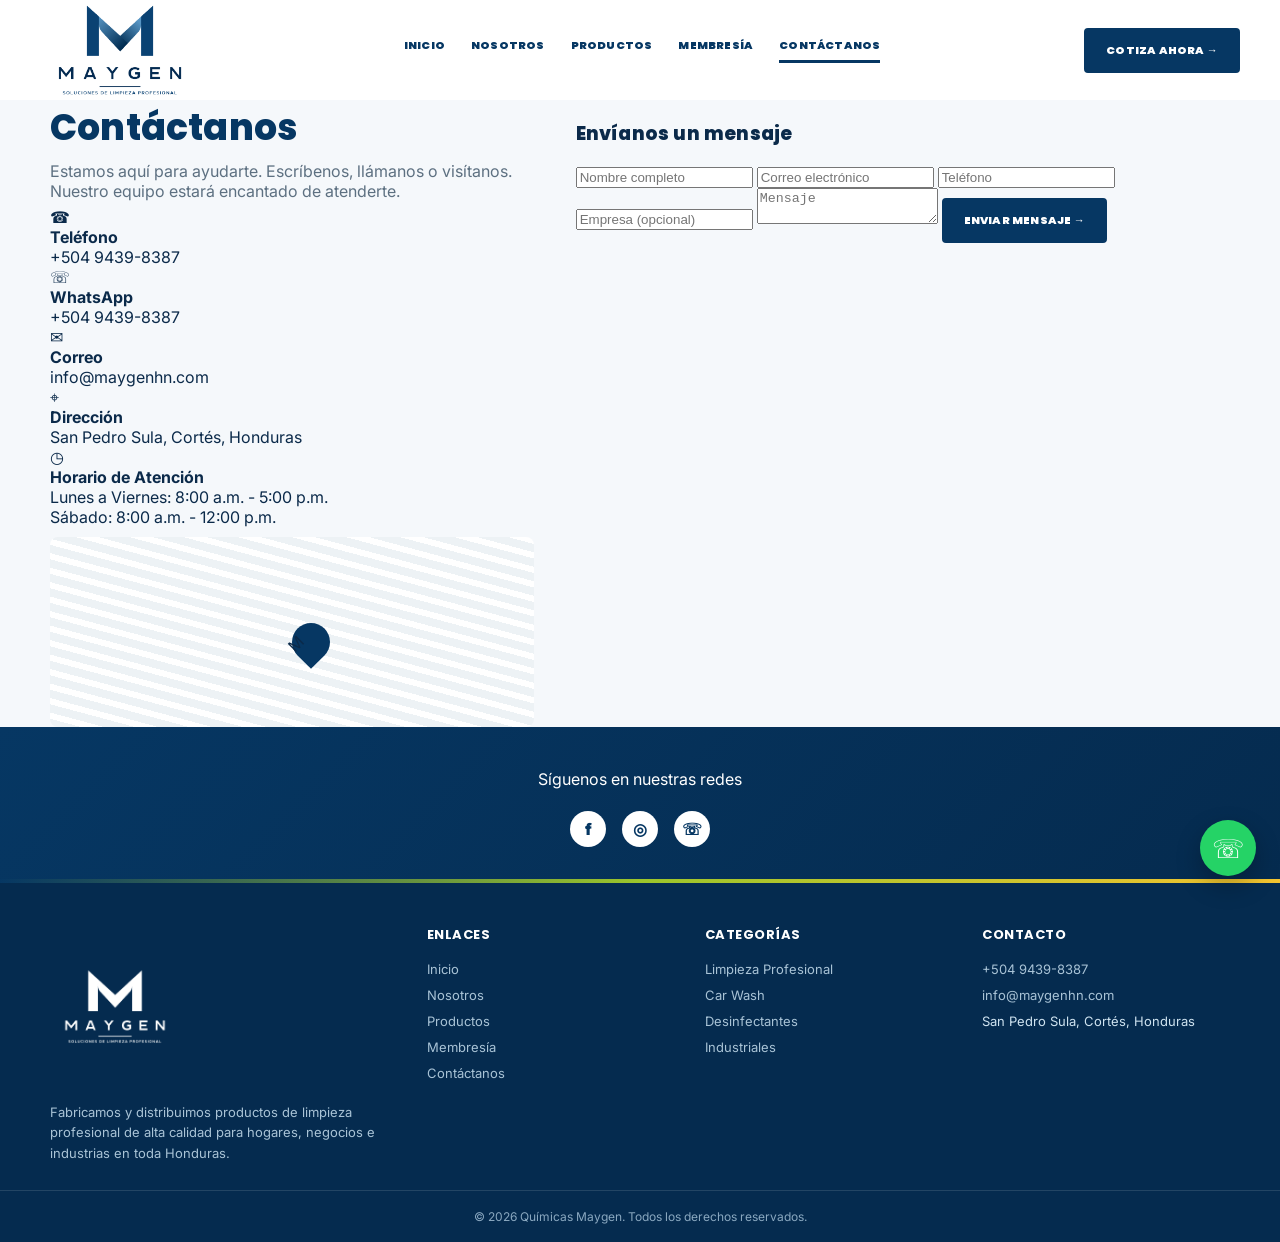
==== commit 70db1a5f: "Remove stray Industrias nav link from contacto.html a" ====
--- a/contacto.html
+++ b/contacto.html
@@ -11,42 +11,45 @@
 <header>
 <div class="header">
 <a href="index.html" class="logo-link"><img src="images/Logo Maygen Nuevo-01.png" class="logo" alt="Maygen"></a>
-<nav class="nav-links"><a href="index.html">Inicio</a><a href="nosotros.html">Nosotros</a><a href="productos.html">Productos</a><a href="membresias.html">Membresía</a><a href="productos.html?cat=industriales">Industrias</a><a href="contacto.html" class="active">Contáctanos</a></nav>
+<nav class="nav-links"><a href="index.html">Inicio</a><a href="nosotros.html">Nosotros</a><a href="productos.html">Productos</a><a href="membresias.html">Membresía</a><a href="contacto.html" class="active">Contáctanos</a></nav>
 <div class="header-right">
 <a href="contacto.html" class="cta desktop-only">Cotiza ahora →</a>
 <button class="nav-toggle" aria-label="Abrir menú"><span></span><span></span><span></span></button>
 </div>
 </div>
-<div class="mobile-menu"><a href="index.html">Inicio</a><a href="nosotros.html">Nosotros</a><a href="productos.html">Productos</a><a href="membresias.html">Membresía</a><a href="productos.html?cat=industriales">Industrias</a><a href="contacto.html" class="active">Contáctanos</a><a href="contacto.html" class="cta">Cotiza ahora →</a></div>
+<div class="mobile-menu"><a href="index.html">Inicio</a><a href="nosotros.html">Nosotros</a><a href="productos.html">Productos</a><a href="membresias.html">Membresía</a><a href="contacto.html" class="active">Contáctanos</a><a href="contacto.html" class="cta">Cotiza ahora →</a></div>
 </header>
-<section class="contact">
-<div class="wrap contact-grid">
-<div>
+<section class="wrap contact-page">
+<div class="contact-grid">
+<div class="reveal">
 <h1>Contáctanos</h1>
-<p>Nuestro equipo estará encantado de atenderte.</p>
-<div class="contact-line"><b>Teléfono</b><br>+504 9439-8387</div>
-<div class="contact-line"><b>WhatsApp</b><br>+504 9439-8387</div>
-<div class="contact-line"><b>Correo</b><br>info@maygenhn.com</div>
-<div class="contact-line"><b>Dirección</b><br>San Pedro Sula, Cortés, Honduras</div>
-<div class="contact-line"><b>Horario de Atención</b><br>Lunes a Viernes: 8:00 a.m. – 5:00 p.m.<br>Sábado: 8:00 a.m. – 12:00 p.m.</div>
+<p>Estamos aquí para ayudarte. Escríbenos, llámanos o visítanos. Nuestro equipo estará encantado de atenderte.</p>
+<div class="info-line"><span class="ico-circle">☎</span><div><b>Teléfono</b><br><a href="tel:+50494398387">+504 9439-8387</a></div></div>
+<div class="info-line"><span class="ico-circle">☏</span><div><b>WhatsApp</b><br><a href="https://wa.me/50494398387" target="_blank" rel="noopener">+504 9439-8387</a></div></div>
+<div class="info-line"><span class="ico-circle">✉</span><div><b>Correo</b><br><a href="mailto:info@maygenhn.com">info@maygenhn.com</a></div></div>
+<div class="info-line"><span class="ico-circle">⌖</span><div><b>Dirección</b><br>San Pedro Sula, Cortés, Honduras</div></div>
+<div class="info-line"><span class="ico-circle">◷</span><div><b>Horario de Atención</b><br>Lunes a Viernes: 8:00 a.m. - 5:00 p.m.<br>Sábado: 8:00 a.m. - 12:00 p.m.</div></div>
+<div class="map reveal"><div class="pin">M</div></div>
 </div>
-<form class="form" id="contactForm">
+<form class="contact-form reveal" id="contactForm">
+<h3>Envíanos un mensaje</h3>
 <input type="text" name="nombre" placeholder="Nombre completo" required>
 <input type="email" name="correo" placeholder="Correo electrónico" required>
 <input type="tel" name="telefono" placeholder="Teléfono">
 <input type="text" name="empresa" placeholder="Empresa (opcional)">
-<textarea name="mensaje" placeholder="Mensaje" required></textarea>
-<button class="btn" type="submit">Enviar mensaje</button>
+<textarea name="mensaje" id="mensajeField" placeholder="Mensaje" required></textarea>
+<button type="submit" class="cta">Enviar mensaje →</button>
 </form>
 </div>
 </section>
-<div class="map"><div class="pin"></div></div>
-<div class="social">Síguenos en nuestras redes<br>
+<div class="social">
+<p>Síguenos en nuestras redes</p>
+<div class="s-row">
 <a href="https://www.facebook.com/Quimicasmaygenhn/?locale=es_LA" target="_blank" rel="noopener" aria-label="Facebook"><span>f</span></a>
 <a href="https://www.instagram.com/quimicasmaygenhn/" target="_blank" rel="noopener" aria-label="Instagram"><span>◎</span></a>
 <a href="https://wa.me/50494398387" target="_blank" rel="noopener" aria-label="WhatsApp"><span>☏</span></a>
 </div>
-
+</div>
 <footer>
 <div class="wrap foot-main">
 <div><img src="images/Logo Maygen Nuevo-01.png" class="flogo" alt="Maygen"><p>Fabricamos y distribuimos productos de limpieza profesional de alta calidad para hogares, negocios e industrias en toda Honduras.</p></div>
@@ -60,5 +63,17 @@
 <button class="back-top" aria-label="Volver arriba">↑</button>
 <div class="toast"></div>
 <script src="js/main.js"></script>
+<script>
+document.addEventListener('DOMContentLoaded', function(){
+var params = new URLSearchParams(window.location.search);
+var producto = params.get('producto');
+var plan = params.get('plan');
+var field = document.getElementById('mensajeField');
+if (field) {
+if (producto) field.value = 'Hola, quiero cotizar el producto: ' + producto;
+else if (plan) field.value = 'Hola, quiero más información sobre el plan de membresía: ' + plan;
+}
+});
+</script>
 </body>
 </html>
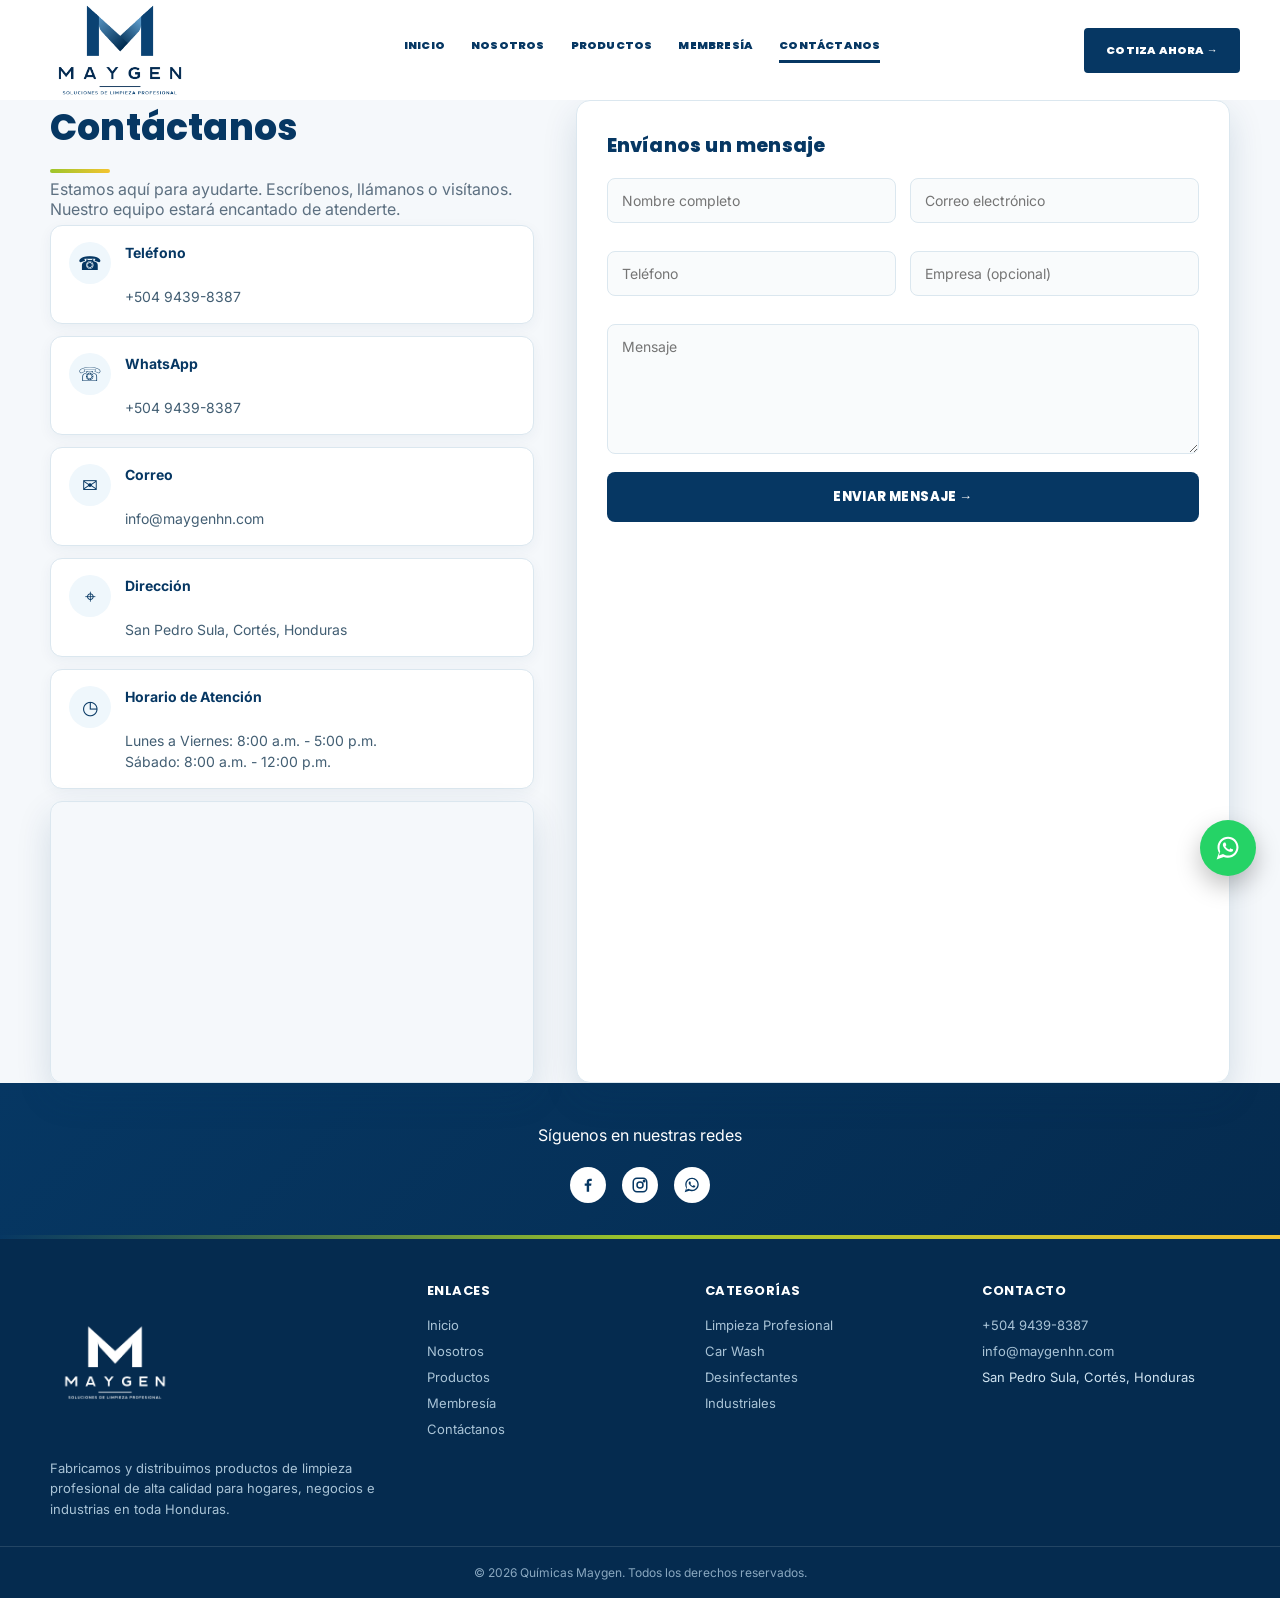
==== commit e7428c88: "Contacto: formulario mejorado, mapa real embebido, iconos sociales" ====
--- a/contacto.html
+++ b/contacto.html
@@ -29,14 +29,18 @@
 <div class="info-line"><span class="ico-circle">✉</span><div><b>Correo</b><br><a href="mailto:info@maygenhn.com">info@maygenhn.com</a></div></div>
 <div class="info-line"><span class="ico-circle">⌖</span><div><b>Dirección</b><br>San Pedro Sula, Cortés, Honduras</div></div>
 <div class="info-line"><span class="ico-circle">◷</span><div><b>Horario de Atención</b><br>Lunes a Viernes: 8:00 a.m. - 5:00 p.m.<br>Sábado: 8:00 a.m. - 12:00 p.m.</div></div>
-<div class="map reveal"><div class="pin">M</div></div>
+<div class="map-embed reveal"><iframe src="https://www.google.com/maps?q=San+Pedro+Sula,+Cortes,+Honduras&output=embed" width="100%" height="280" style="border:0" loading="lazy" referrerpolicy="no-referrer-when-downgrade" title="Ubicación Maygen San Pedro Sula"></iframe></div>
 </div>
 <form class="contact-form reveal" id="contactForm">
 <h3>Envíanos un mensaje</h3>
+<div class="contact-form-row">
 <input type="text" name="nombre" placeholder="Nombre completo" required>
 <input type="email" name="correo" placeholder="Correo electrónico" required>
+</div>
+<div class="contact-form-row">
 <input type="tel" name="telefono" placeholder="Teléfono">
 <input type="text" name="empresa" placeholder="Empresa (opcional)">
+</div>
 <textarea name="mensaje" id="mensajeField" placeholder="Mensaje" required></textarea>
 <button type="submit" class="cta">Enviar mensaje →</button>
 </form>
@@ -45,9 +49,9 @@
 <div class="social">
 <p>Síguenos en nuestras redes</p>
 <div class="s-row">
-<a href="https://www.facebook.com/Quimicasmaygenhn/?locale=es_LA" target="_blank" rel="noopener" aria-label="Facebook"><span>f</span></a>
-<a href="https://www.instagram.com/quimicasmaygenhn/" target="_blank" rel="noopener" aria-label="Instagram"><span>◎</span></a>
-<a href="https://wa.me/50494398387" target="_blank" rel="noopener" aria-label="WhatsApp"><span>☏</span></a>
+<a href="https://www.facebook.com/Quimicasmaygenhn/?locale=es_LA" target="_blank" rel="noopener" aria-label="Facebook"><span><svg viewBox="0 0 24 24" fill="currentColor"><path d="M13.5 21v-8h2.7l.4-3.1h-3.1V8c0-.9.25-1.5 1.55-1.5H17V3.6C16.7 3.55 15.7 3.5 14.5 3.5c-2.5 0-4.2 1.5-4.2 4.3v2.1H7.6V13h2.7v8h3.2z"/></svg></span></a>
+<a href="https://www.instagram.com/quimicasmaygenhn/" target="_blank" rel="noopener" aria-label="Instagram"><span><svg viewBox="0 0 24 24" fill="none" stroke="currentColor" stroke-width="2"><rect x="3" y="3" width="18" height="18" rx="5"/><circle cx="12" cy="12" r="4"/><circle cx="17.5" cy="6.5" r="1"/></svg></span></a>
+<a href="https://wa.me/50494398387" target="_blank" rel="noopener" aria-label="WhatsApp"><span><svg viewBox="0 0 32 32" fill="currentColor"><path d="M16.02 3C9.4 3 4.02 8.38 4.02 15c0 2.23.61 4.32 1.67 6.12L3 29l8.1-2.63A11.9 11.9 0 0 0 16.02 27C22.64 27 28 21.62 28 15S22.64 3 16.02 3zm0 21.6c-1.94 0-3.75-.55-5.28-1.5l-.38-.23-4.8 1.56 1.57-4.68-.25-.39A9.53 9.53 0 0 1 6.4 15c0-5.3 4.32-9.6 9.62-9.6 5.3 0 9.6 4.3 9.6 9.6 0 5.3-4.3 9.6-9.6 9.6zm5.27-7.19c-.29-.15-1.72-.85-1.99-.94-.27-.1-.46-.15-.66.14-.2.29-.75.94-.92 1.14-.17.19-.34.22-.63.07-.29-.15-1.22-.45-2.32-1.43-.86-.77-1.44-1.71-1.6-2-.17-.29-.02-.45.13-.6.13-.13.29-.34.44-.51.15-.17.19-.29.29-.48.1-.19.05-.36-.02-.51-.07-.15-.66-1.59-.9-2.18-.24-.57-.48-.5-.66-.51h-.56c-.19 0-.5.07-.77.36-.26.29-1 .98-1 2.39 0 1.41 1.03 2.77 1.17 2.96.15.19 2.03 3.1 4.92 4.35.69.3 1.22.48 1.64.61.69.22 1.31.19 1.81.11.55-.08 1.72-.7 1.96-1.38.24-.68.24-1.26.17-1.38-.07-.12-.26-.19-.55-.34z"/></svg></span></a>
 </div>
 </div>
 <footer>
@@ -59,7 +63,7 @@
 </div>
 <div class="foot-bottom">© <span id="year"></span> Químicas Maygen. Todos los derechos reservados.</div>
 </footer>
-<a href="https://wa.me/50494398387" target="_blank" rel="noopener" class="wa-float" aria-label="WhatsApp">☏</a>
+<a href="https://wa.me/50494398387" target="_blank" rel="noopener" class="wa-float" aria-label="WhatsApp"><svg viewBox="0 0 32 32" width="28" height="28" fill="#fff"><path d="M16.02 3C9.4 3 4.02 8.38 4.02 15c0 2.23.61 4.32 1.67 6.12L3 29l8.1-2.63A11.9 11.9 0 0 0 16.02 27C22.64 27 28 21.62 28 15S22.64 3 16.02 3zm0 21.6c-1.94 0-3.75-.55-5.28-1.5l-.38-.23-4.8 1.56 1.57-4.68-.25-.39A9.53 9.53 0 0 1 6.4 15c0-5.3 4.32-9.6 9.62-9.6 5.3 0 9.6 4.3 9.6 9.6 0 5.3-4.3 9.6-9.6 9.6zm5.27-7.19c-.29-.15-1.72-.85-1.99-.94-.27-.1-.46-.15-.66.14-.2.29-.75.94-.92 1.14-.17.19-.34.22-.63.07-.29-.15-1.22-.45-2.32-1.43-.86-.77-1.44-1.71-1.6-2-.17-.29-.02-.45.13-.6.13-.13.29-.34.44-.51.15-.17.19-.29.29-.48.1-.19.05-.36-.02-.51-.07-.15-.66-1.59-.9-2.18-.24-.57-.48-.5-.66-.51h-.56c-.19 0-.5.07-.77.36-.26.29-1 .98-1 2.39 0 1.41 1.03 2.77 1.17 2.96.15.19 2.03 3.1 4.92 4.35.69.3 1.22.48 1.64.61.69.22 1.31.19 1.81.11.55-.08 1.72-.7 1.96-1.38.24-.68.24-1.26.17-1.38-.07-.12-.26-.19-.55-.34z"/></svg></a>
 <button class="back-top" aria-label="Volver arriba">↑</button>
 <div class="toast"></div>
 <script src="js/main.js"></script>
--- a/css/style.css
+++ b/css/style.css
@@ -36,11 +36,13 @@
 .mobile-menu .cta{margin-top:12px;justify-content:center}
 
 /* ---------- Hero ---------- */
-.hero{background:linear-gradient(100deg,#ffffff 0%,#f3f8fb 55%,#eaf2f7 100%);overflow:hidden}
-.hero-grid{display:grid;grid-template-columns:.9fr 1.1fr;align-items:center;gap:24px;min-height:420px;padding:20px 0}
-.hero h1{font-size:44px;line-height:1.1;margin:0 0 16px;color:var(--navy)}
-.hero h1 span{color:var(--blue)}
-.hero p{font-size:16px;line-height:1.6;color:#34566f;max-width:480px;margin:0 0 26px}
+.hero{position:relative;overflow:hidden;background:var(--navy2)}
+.hero-bg{position:absolute;inset:0;width:100%;height:100%;object-fit:cover;object-position:center;z-index:0}
+.hero-overlay{position:absolute;inset:0;background:linear-gradient(105deg,rgba(3,23,43,.95) 0%,rgba(5,43,79,.9) 34%,rgba(6,55,99,.55) 64%,rgba(6,55,99,.22) 100%);z-index:1}
+.hero-grid{position:relative;z-index:2;display:block;min-height:460px;max-width:620px;padding:70px 0}
+.hero h1{font-size:44px;line-height:1.1;margin:0 0 16px;color:#fff}
+.hero h1 span{color:#a8e05f}
+.hero p{font-size:16px;line-height:1.6;color:#dfeaf3;max-width:480px;margin:0 0 26px}
 .btn-cta{display:inline-block;background:var(--navy);color:#fff;padding:14px 24px;border-radius:4px;font-size:12px;font-weight:900;letter-spacing:.4px;text-transform:uppercase}
 .btn-cta:hover{background:var(--blue)}
 .hero-products{height:360px;width:100%;object-fit:contain;object-position:center bottom}
@@ -61,7 +63,7 @@
 .cats{display:grid;grid-template-columns:repeat(5,1fr);gap:16px}
 .cat{background:#fff;border-radius:6px;overflow:hidden;position:relative;transition:transform .25s,box-shadow .25s}
 .cat:hover{transform:translateY(-6px);box-shadow:0 14px 30px rgba(0,0,0,.25)}
-.cat img{height:118px;width:100%;object-fit:cover}
+.cat img{height:140px;width:100%;object-fit:contain;background:#fff;padding:14px 20px;box-sizing:border-box}
 .cat-title{background:rgba(6,55,99,.94);color:#fff;font-weight:900;font-size:13px;padding:12px 14px;display:flex;justify-content:space-between;align-items:center}
 .circle{background:#e6f2d8;color:var(--navy);border-radius:50%;width:23px;height:23px;display:grid;place-items:center;flex-shrink:0;transition:transform .25s}
 .cat:hover .circle{transform:translateX(4px)}
@@ -111,12 +113,21 @@
 .member-box ul{list-style:none;padding:0}
 .member-box li{margin:14px 0;color:#e5eff6;padding-left:22px;position:relative}
 .member-box li:before{content:'\2713';position:absolute;left:0;color:var(--green);font-weight:900}
-.member-visual{min-height:340px;background:linear-gradient(145deg,#f2f6f8,#dce7ed);border-radius:10px;position:relative;overflow:hidden}
-.member-visual img{position:absolute;left:0;right:0;bottom:-10px;height:70%;width:100%;object-fit:contain}
-.member-card{position:absolute;right:32px;top:34px;width:290px;background:linear-gradient(135deg,var(--navy),var(--navy2));border-radius:14px;color:#fff;padding:24px;transform:rotate(-4deg);box-shadow:0 18px 30px rgba(0,0,0,.22)}
-.member-card b{font-size:20px;letter-spacing:2px;display:block;margin-bottom:14px}
-.member-card h2{font-size:16px;margin:0 0 12px;letter-spacing:1px}
-.member-card p{margin:0;font-size:15px;letter-spacing:2px}
+.member-visual{min-height:460px;background:linear-gradient(145deg,#f2f6f8,#dce7ed);border-radius:10px;position:relative;overflow:hidden}
+.member-visual img{position:absolute;left:0;right:0;bottom:-15px;height:94%;width:100%;object-fit:contain;z-index:1}
+.member-card{position:absolute;right:28px;top:36px;width:300px;background:linear-gradient(135deg,var(--navy) 0%,var(--navy2) 60%,#031c33 100%);border-radius:16px;color:#fff;padding:26px;transform:rotate(-4deg);box-shadow:0 22px 44px rgba(0,0,0,.3);z-index:2;transition:transform .4s ease,box-shadow .4s ease;overflow:hidden}
+.member-card:hover{transform:rotate(0deg) scale(1.05);box-shadow:0 28px 54px rgba(0,0,0,.34)}
+.member-card:before{content:'';position:absolute;top:0;left:-70%;width:45%;height:100%;background:linear-gradient(120deg,transparent,rgba(255,255,255,.3),transparent);transform:skewX(-20deg);animation:cardShine 6s ease-in-out infinite}
+.member-chip{width:40px;height:30px;border-radius:6px;background:linear-gradient(135deg,#e8d48a,#b6924a);margin-bottom:22px;position:relative}
+.member-chip:after{content:'';position:absolute;inset:5px;border:1px solid rgba(0,0,0,.25);border-radius:3px}
+.member-card b{font-size:18px;letter-spacing:2px;display:flex;align-items:center;gap:8px;margin-bottom:6px;position:relative;z-index:1}
+.member-card h2{font-size:13px;margin:0 0 16px;letter-spacing:1.5px;font-weight:700;color:#cfe3f0;text-transform:uppercase;position:relative;z-index:1}
+.member-card p{margin:0;font-size:16px;letter-spacing:2.5px;position:relative;z-index:1}
+.member-card.mini{width:230px;padding:20px;right:16px;top:24px}
+.member-card.mini b{font-size:15px}
+.member-card.mini h2{font-size:11px;margin-bottom:10px}
+.member-card.mini p{font-size:13px;letter-spacing:1.5px}
+@keyframes cardShine{0%{left:-70%}25%{left:130%}100%{left:130%}}
 .section-title{text-align:center;margin-bottom:24px}
 .section-title h2{font-size:25px;margin:0 0 8px;color:var(--navy)}
 .section-title p{margin:0;color:var(--muted);font-size:14px}
@@ -337,3 +348,65 @@
   .benefit{border-right:0;border-bottom:1px solid #dce8f0;padding-bottom:14px;margin-bottom:14px}
   .hero-products{height:240px}
 }
+
+
+/* ---------- Sesion 3: mejoras adicionales ---------- */
+
+/* Iconos de valores (Nosotros) */
+.value-icon{width:46px;height:46px;margin:0 auto 10px;color:var(--blue);display:flex;align-items:center;justify-content:center}
+.value-icon svg{width:100%;height:100%}
+
+/* Iconos y contadores de estadisticas (Nosotros) */
+.stats-grid>div{padding:0 10px}
+.stat-icon{width:32px;height:32px;margin:0 auto 10px;color:var(--green);display:flex;align-items:center;justify-content:center}
+.stat-icon svg{width:100%;height:100%}
+
+/* Acentos verdes en titulos principales */
+.about h1:after,.membership-grid h1:after,.contact-grid h1:after,.page-hero h1:after,.home-about h2:after,.home-member h2:after{content:'';display:block;width:60px;height:4px;background:linear-gradient(90deg,var(--green),var(--yellow));margin-top:14px;border-radius:2px}
+
+/* Hero de productos: texto centrado con productos a los lados */
+.products-hero-inner{display:grid;grid-template-columns:1fr 1.3fr 1fr;align-items:center;gap:18px;min-height:230px;padding:30px 0}
+.hero-prod-text{text-align:center}
+.hero-prod-text h1:after{margin-left:auto;margin-right:auto}
+.hero-prod-col{display:flex;flex-direction:column;gap:18px;align-items:center}
+.hero-prod-col img{height:92px;width:92px;object-fit:contain;background:#fff;border-radius:14px;padding:12px;box-shadow:0 10px 24px rgba(0,0,0,.22)}
+
+/* Home: grid de membresia */
+.home-member-grid{display:grid;grid-template-columns:1fr 1fr;gap:40px;align-items:center}
+.home-member-visual{min-height:360px}
+
+/* Contacto: tarjetas de informacion */
+.info-line{display:flex;gap:14px;align-items:flex-start;background:#fff;border:1px solid var(--line);border-radius:12px;padding:16px 18px;margin:0 0 12px;box-shadow:0 4px 14px rgba(6,55,99,.05)}
+.info-line b{display:block;color:var(--navy);font-size:14px;margin-bottom:2px}
+.info-line a{color:#425e73}
+.info-line div{color:#425e73;font-size:14px;line-height:1.5}
+.ico-circle{width:42px;height:42px;border-radius:50%;background:var(--sky);color:var(--navy);display:flex;align-items:center;justify-content:center;font-size:19px;flex-shrink:0}
+
+/* Contacto: formulario */
+.contact-form{background:#fff;border:1px solid var(--line);border-radius:14px;padding:30px;box-shadow:var(--shadow)}
+.contact-form h3{margin:0 0 18px;color:var(--navy);font-size:19px}
+.contact-form-row{display:grid;grid-template-columns:1fr 1fr;gap:14px;margin-bottom:14px}
+.contact-form input,.contact-form textarea{width:100%;border:1px solid var(--line);padding:13px 14px;border-radius:8px;background:#f9fbfc;font-size:14px;font-family:inherit;box-sizing:border-box;transition:border-color .2s,box-shadow .2s;margin-bottom:14px;display:block}
+.contact-form input:focus,.contact-form textarea:focus{outline:none;border-color:var(--blue);box-shadow:0 0 0 3px rgba(13,87,144,.12);background:#fff}
+.contact-form textarea{min-height:130px;resize:vertical;margin-bottom:18px}
+.contact-form button[type="submit"]{width:100%;background:var(--navy);color:#fff;border:none;padding:15px;border-radius:8px;font-weight:800;text-transform:uppercase;font-size:13px;letter-spacing:.4px;transition:background .2s,transform .2s;display:flex;align-items:center;justify-content:center;gap:8px}
+.contact-form button[type="submit"]:hover{background:var(--blue);transform:translateY(-2px)}
+
+/* Contacto: mapa real embebido */
+.map-embed{border-radius:12px;overflow:hidden;margin-top:6px;box-shadow:var(--shadow);border:1px solid var(--line)}
+.map-embed iframe{display:block;width:100%;height:280px;border:0}
+
+/* Redes sociales con iconos SVG */
+.social span svg{width:18px;height:18px}
+.wa-float svg{display:block}
+
+@media(max-width:980px){
+  .products-hero-inner{grid-template-columns:1fr;padding:24px 0}
+  .hero-prod-col{flex-direction:row;justify-content:center;margin-top:6px}
+  .home-member-grid{grid-template-columns:1fr}
+  .contact-form-row{grid-template-columns:1fr}
+}
+@media(max-width:640px){
+  .hero-grid{padding:44px 0;min-height:auto}
+  .hero h1{font-size:32px}
+}
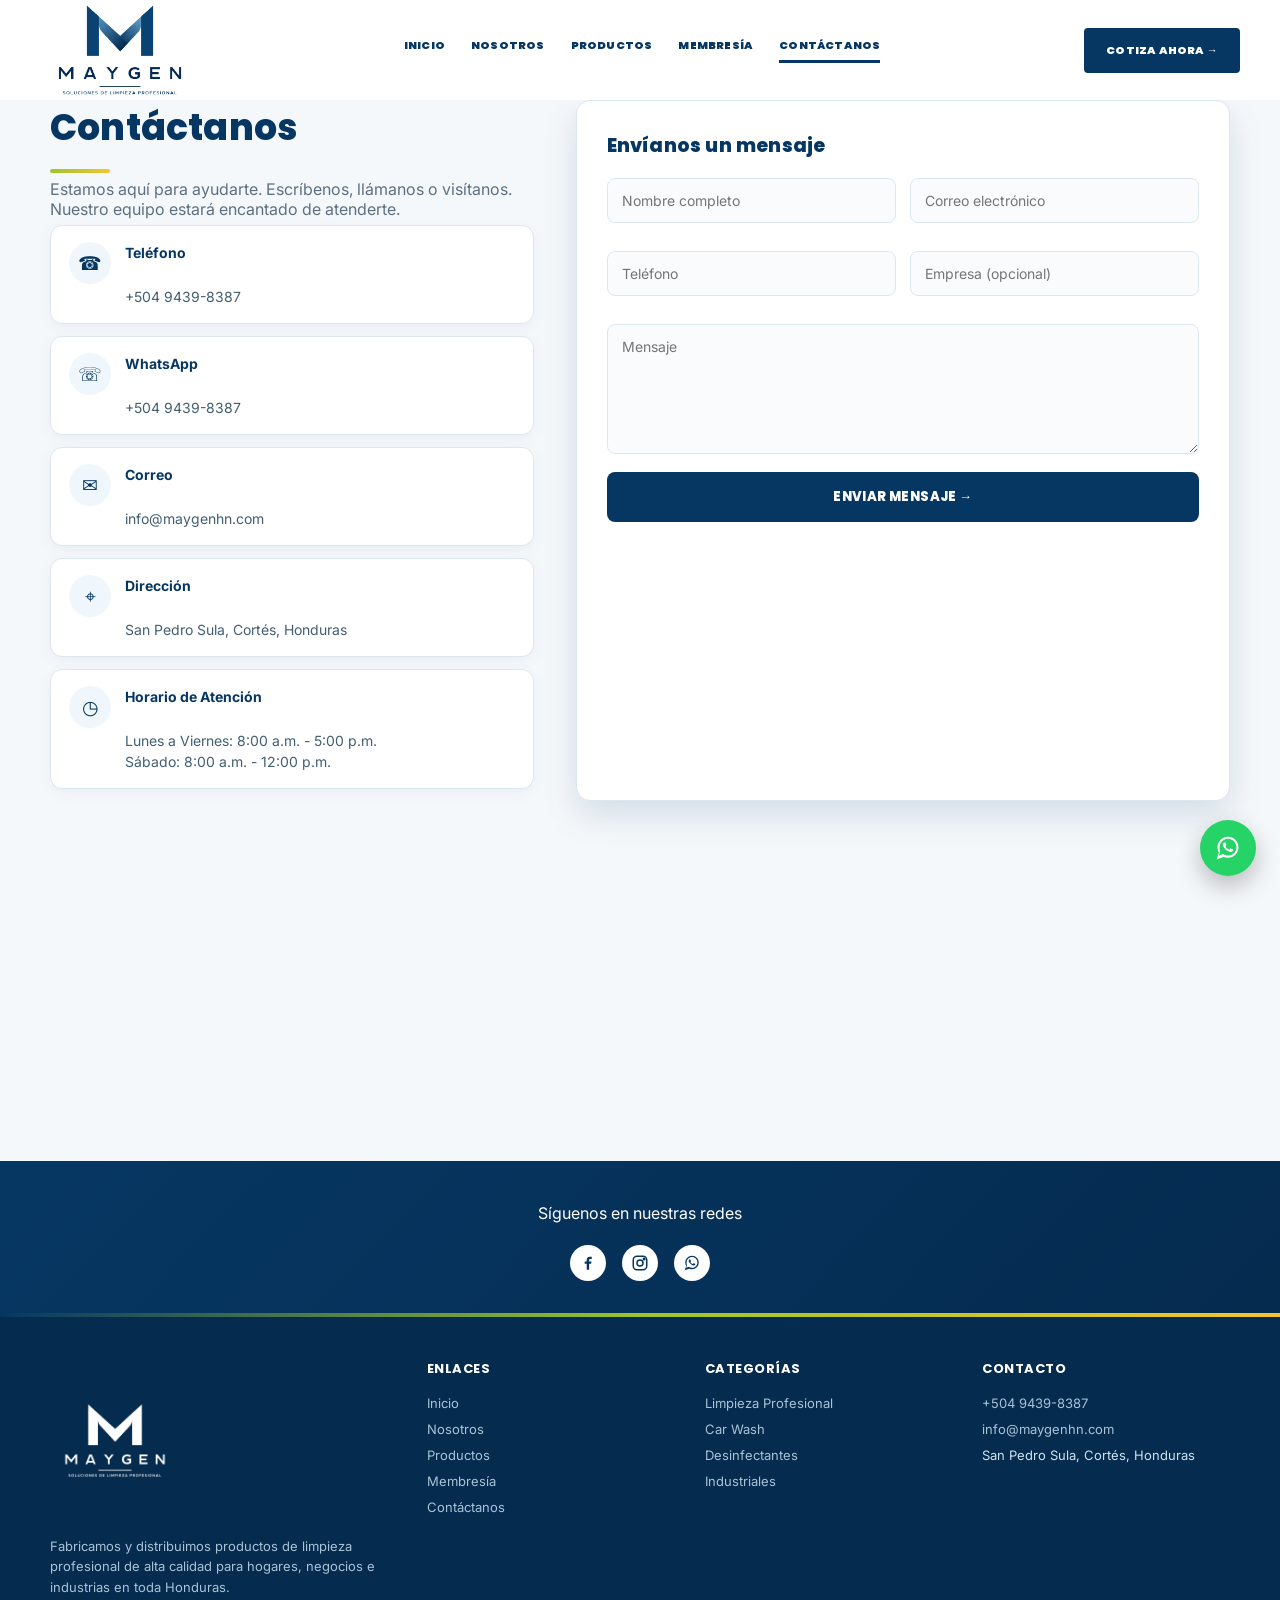
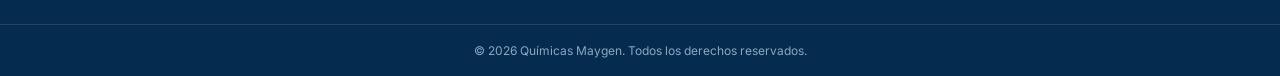
==== commit 9fb4d5e8: "Add full map section for location display" ====
--- a/contacto.html
+++ b/contacto.html
@@ -29,7 +29,7 @@
 <div class="info-line"><span class="ico-circle">✉</span><div><b>Correo</b><br><a href="mailto:info@maygenhn.com">info@maygenhn.com</a></div></div>
 <div class="info-line"><span class="ico-circle">⌖</span><div><b>Dirección</b><br>San Pedro Sula, Cortés, Honduras</div></div>
 <div class="info-line"><span class="ico-circle">◷</span><div><b>Horario de Atención</b><br>Lunes a Viernes: 8:00 a.m. - 5:00 p.m.<br>Sábado: 8:00 a.m. - 12:00 p.m.</div></div>
-<div class="map-embed reveal"><iframe src="https://www.google.com/maps?q=San+Pedro+Sula,+Cortes,+Honduras&output=embed" width="100%" height="280" style="border:0" loading="lazy" referrerpolicy="no-referrer-when-downgrade" title="Ubicación Maygen San Pedro Sula"></iframe></div>
+
 </div>
 <form class="contact-form reveal" id="contactForm">
 <h3>Envíanos un mensaje</h3>
@@ -45,6 +45,10 @@
 <button type="submit" class="cta">Enviar mensaje →</button>
 </form>
 </div>
+</section>
+
+<section class="map-full reveal">
+<iframe src="https://www.google.com/maps?q=San+Pedro+Sula,+Cortes,+Honduras&output=embed" width="100%" height="360" style="border:0" loading="lazy" referrerpolicy="no-referrer-when-downgrade" title="Ubicación Maygen San Pedro Sula"></iframe>
 </section>
 <div class="social">
 <p>Síguenos en nuestras redes</p>
--- a/css/style.css
+++ b/css/style.css
@@ -39,7 +39,7 @@
 .hero{position:relative;overflow:hidden;background:var(--navy2)}
 .hero-bg{position:absolute;inset:0;width:100%;height:100%;object-fit:cover;object-position:center;z-index:0}
 .hero-overlay{position:absolute;inset:0;background:linear-gradient(105deg,rgba(3,23,43,.95) 0%,rgba(5,43,79,.9) 34%,rgba(6,55,99,.55) 64%,rgba(6,55,99,.22) 100%);z-index:1}
-.hero-grid{position:relative;z-index:2;display:block;min-height:460px;max-width:620px;padding:70px 0}
+.hero-grid{position:relative;z-index:2;display:block;min-height:460px;max-width:620px;padding:70px 0;margin:0 auto 0 max(0px,calc((100% - 1180px)/2))}
 .hero h1{font-size:44px;line-height:1.1;margin:0 0 16px;color:#fff}
 .hero h1 span{color:#a8e05f}
 .hero p{font-size:16px;line-height:1.6;color:#dfeaf3;max-width:480px;margin:0 0 26px}
@@ -365,7 +365,7 @@
 .about h1:after,.membership-grid h1:after,.contact-grid h1:after,.page-hero h1:after,.home-about h2:after,.home-member h2:after{content:'';display:block;width:60px;height:4px;background:linear-gradient(90deg,var(--green),var(--yellow));margin-top:14px;border-radius:2px}
 
 /* Hero de productos: texto centrado con productos a los lados */
-.products-hero-inner{display:grid;grid-template-columns:1fr 1.3fr 1fr;align-items:center;gap:18px;min-height:230px;padding:30px 0}
+.page-hero .wrap.products-hero-inner{display:grid;grid-template-columns:1fr 1.3fr 1fr;align-items:center;gap:18px;min-height:230px;padding:30px 0}
 .hero-prod-text{text-align:center}
 .hero-prod-text h1:after{margin-left:auto;margin-right:auto}
 .hero-prod-col{display:flex;flex-direction:column;gap:18px;align-items:center}
@@ -401,7 +401,7 @@
 .wa-float svg{display:block}
 
 @media(max-width:980px){
-  .products-hero-inner{grid-template-columns:1fr;padding:24px 0}
+  .page-hero .wrap.products-hero-inner{grid-template-columns:1fr;padding:24px 0}
   .hero-prod-col{flex-direction:row;justify-content:center;margin-top:6px}
   .home-member-grid{grid-template-columns:1fr}
   .contact-form-row{grid-template-columns:1fr}
@@ -410,3 +410,37 @@
   .hero-grid{padding:44px 0;min-height:auto}
   .hero h1{font-size:32px}
 }
+
+
+
+/* ---------- Sesion 4: ajustes solicitados ---------- */
+/* Categorias: banda animada (marquee) */
+.cats-marquee{overflow:hidden;width:100%;position:relative}
+.cats-track{display:flex;gap:16px;width:max-content;animation:catsScroll 36s linear infinite}
+.cats-marquee:hover .cats-track{animation-play-state:paused}
+.cats-track .cat{flex:0 0 200px;width:200px}
+@keyframes catsScroll{from{transform:translateX(0)}to{transform:translateX(-50%)}}
+
+/* Nosotros (home): ilustracion de edificio */
+.building.factory{display:flex;align-items:center;justify-content:center;padding:16px;box-sizing:border-box}
+.building.factory:before{content:none}
+.building.factory svg{width:100%;height:100%;max-height:320px}
+
+/* Membresia (home): imagen mas grande con desvanecido a la izquierda */
+.home-member-grid{grid-template-columns:.85fr 1.25fr}
+.home-member-visual{min-height:480px}
+.home-member-visual:before{content:'';position:absolute;inset:0;background:linear-gradient(90deg,#fff 0%,rgba(255,255,255,.88) 14%,rgba(255,255,255,0) 46%);z-index:2;pointer-events:none}
+.member-box{position:relative;overflow:hidden}
+.member-box:after{content:'';position:absolute;inset:0;background:repeating-linear-gradient(135deg,rgba(255,255,255,.035) 0 10px,transparent 10px 20px);pointer-events:none}
+
+/* Contacto (home): info + formulario */
+.home-contact-grid{grid-template-columns:1fr 1.15fr;align-items:start}
+.home-contact-info{display:flex;flex-direction:column}
+.home-contact-info .info-line{margin:0 0 14px}
+.home-contact-info .info-line b{margin-bottom:1px;line-height:1.3}
+.home-contact-info .info-line a,.home-contact-info .info-line span{line-height:1.3}
+.home-contact-info .home-card-btn{margin-top:6px}
+
+/* Contacto: mapa a todo lo ancho */
+.map-full{width:100%;line-height:0}
+.map-full iframe{display:block;width:100%;height:360px;border:0}
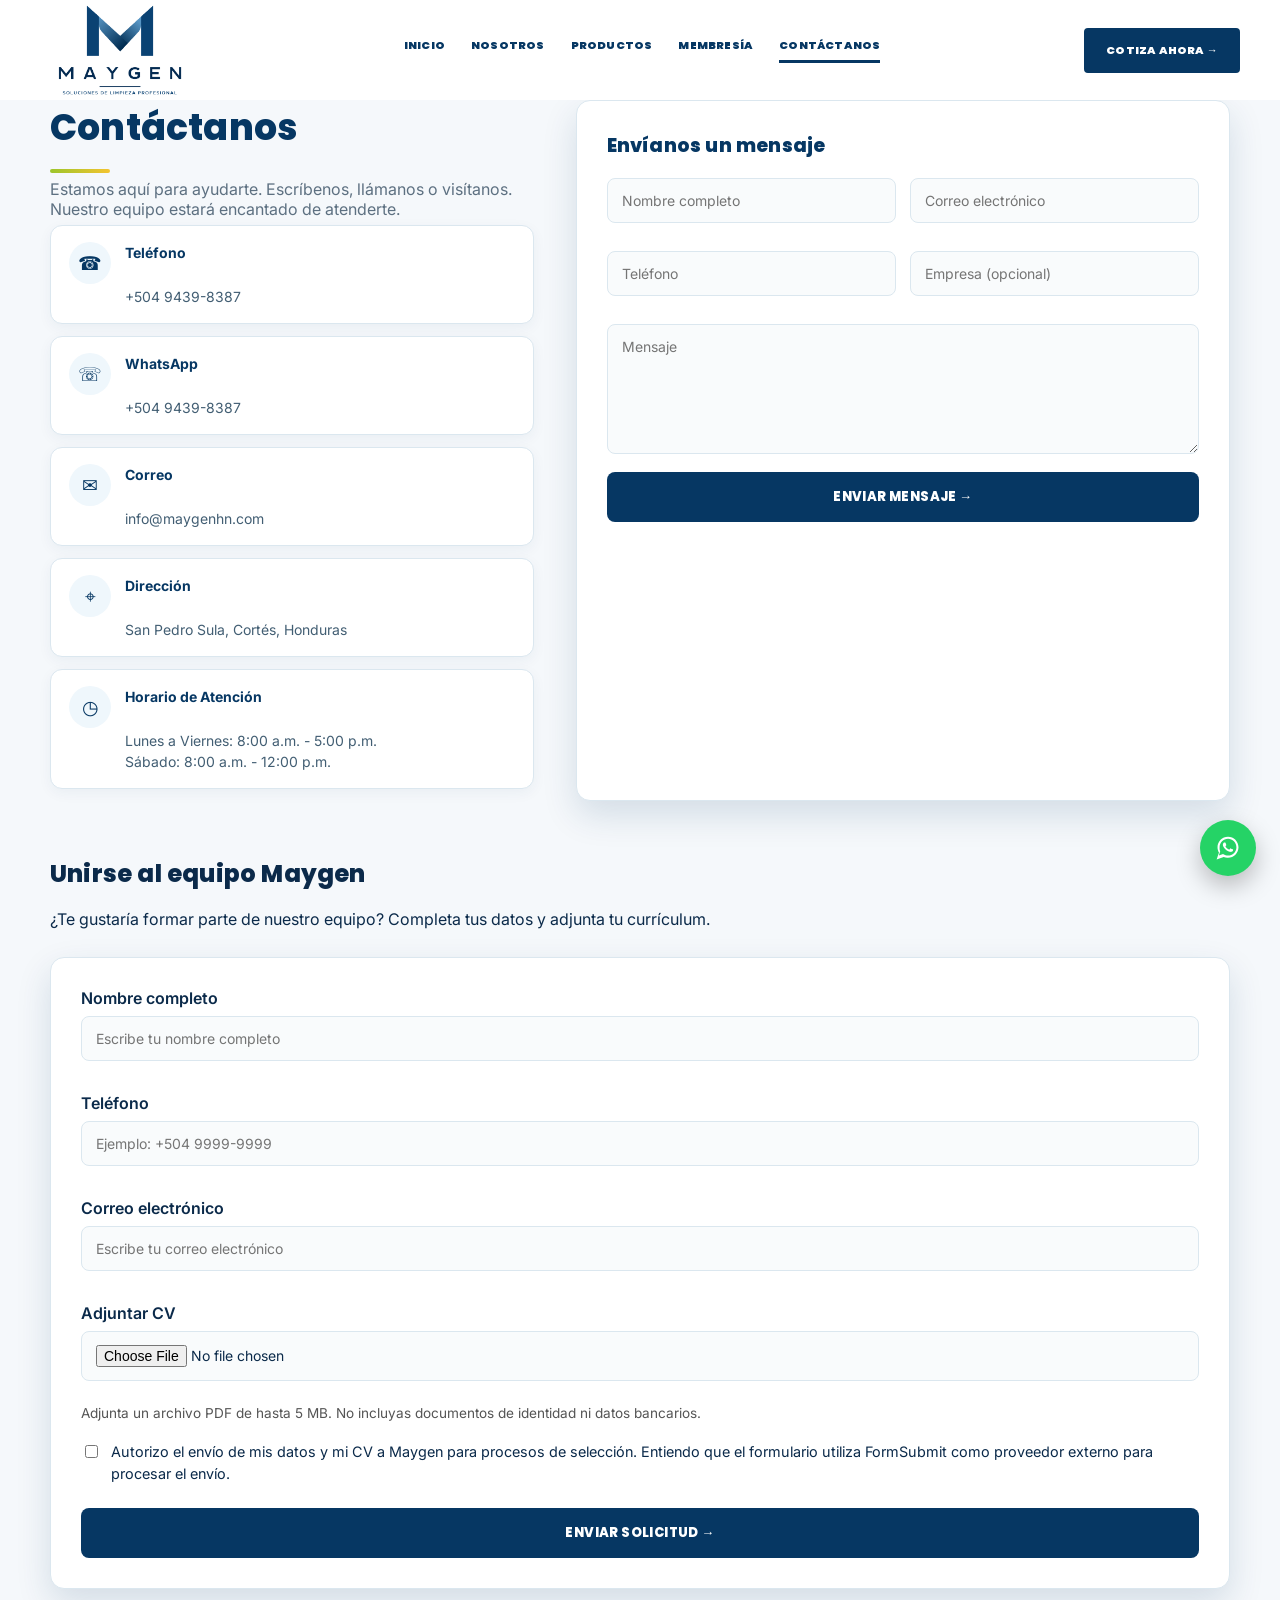
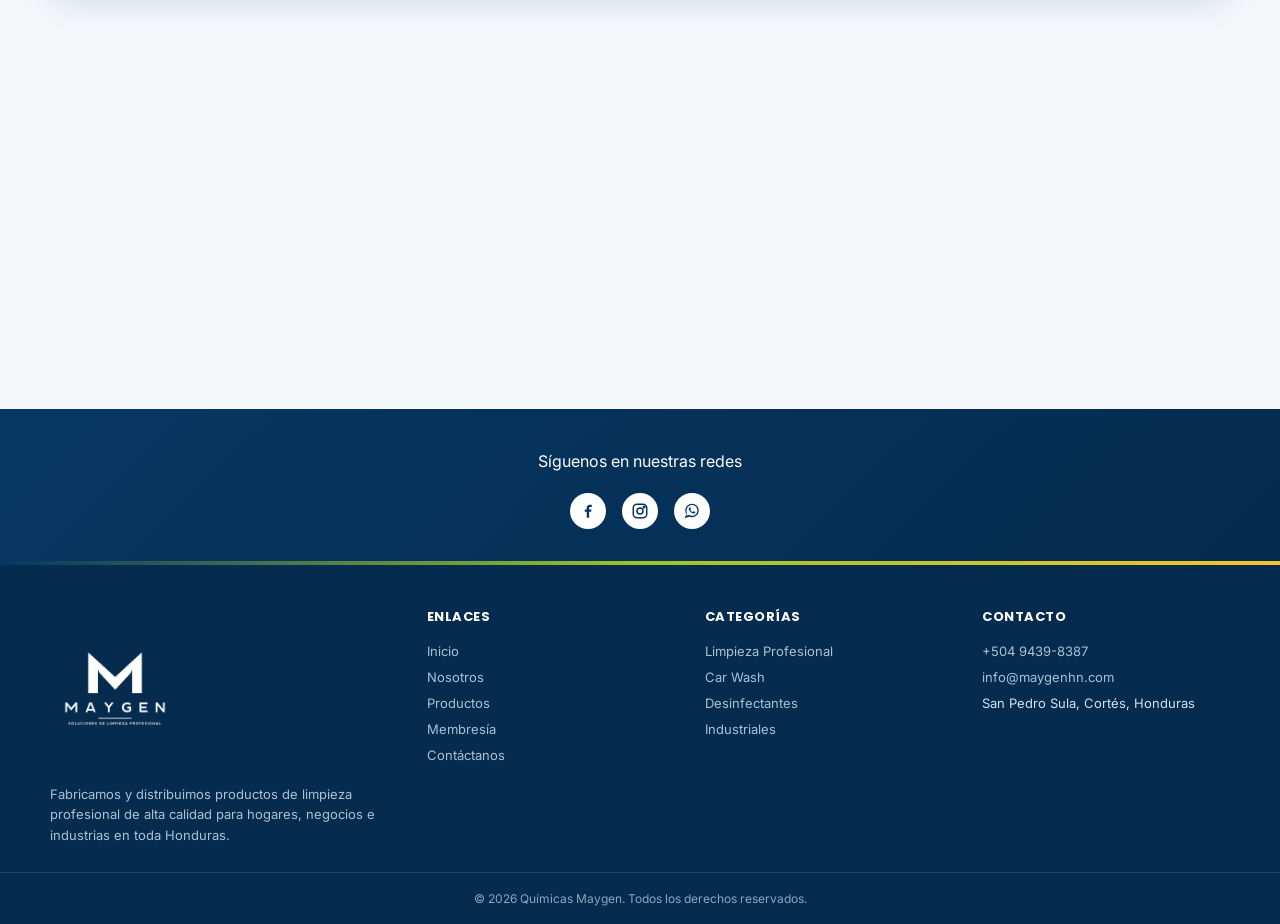
==== commit bba8e073: "Implement employment section and recruitment form Added a new employment section with a recruitment " ====
--- a/contacto.html
+++ b/contacto.html
@@ -6,7 +6,66 @@
 <title>Contáctanos | Maygen</title>
 <meta name="description" content="Contáctanos para cotizar productos de limpieza profesional Maygen en Honduras.">
 <link rel="stylesheet" href="css/style.css">
+
+<style>
+/* Estos estilos afectan únicamente a la nueva sección de empleo. */
+#equipo-maygen {
+  padding-top: 35px;
+  padding-bottom: 60px;
+}
+
+#equipo-maygen .equipo-intro {
+  margin-bottom: 24px;
+}
+
+#equipo-maygen .equipo-intro h2 {
+  margin-bottom: 12px;
+}
+
+#equipo-maygen .equipo-intro p {
+  line-height: 1.6;
+}
+
+#equipo-maygen .equipo-campo {
+  display: flex;
+  flex-direction: column;
+  gap: 8px;
+  min-width: 0;
+  margin-bottom: 18px;
+}
+
+#equipo-maygen .equipo-campo label {
+  font-weight: 600;
+}
+
+#equipo-maygen .equipo-campo input {
+  width: 100%;
+  box-sizing: border-box;
+}
+
+#equipo-maygen .equipo-ayuda {
+  font-size: 0.85rem;
+  line-height: 1.5;
+  color: #555;
+}
+
+#equipo-maygen .equipo-consentimiento {
+  display: flex;
+  align-items: flex-start;
+  gap: 10px;
+  margin: 18px 0 24px;
+  font-size: 0.9rem;
+  line-height: 1.5;
+}
+
+#equipo-maygen .equipo-consentimiento input {
+  width: auto;
+  flex: 0 0 auto;
+  margin-top: 4px;
+}
+</style>
 </head>
+
 <body>
 <header>
 <div class="header">
@@ -19,6 +78,7 @@
 </div>
 <div class="mobile-menu"><a href="index.html">Inicio</a><a href="nosotros.html">Nosotros</a><a href="productos.html">Productos</a><a href="membresias.html">Membresía</a><a href="contacto.html" class="active">Contáctanos</a><a href="contacto.html" class="cta">Cotiza ahora →</a></div>
 </header>
+
 <section class="wrap contact-page">
 <div class="contact-grid">
 <div class="reveal">
@@ -29,8 +89,8 @@
 <div class="info-line"><span class="ico-circle">✉</span><div><b>Correo</b><br><a href="mailto:info@maygenhn.com">info@maygenhn.com</a></div></div>
 <div class="info-line"><span class="ico-circle">⌖</span><div><b>Dirección</b><br>San Pedro Sula, Cortés, Honduras</div></div>
 <div class="info-line"><span class="ico-circle">◷</span><div><b>Horario de Atención</b><br>Lunes a Viernes: 8:00 a.m. - 5:00 p.m.<br>Sábado: 8:00 a.m. - 12:00 p.m.</div></div>
-
-</div>
+</div>
+
 <form class="contact-form reveal" id="contactForm">
 <h3>Envíanos un mensaje</h3>
 <div class="contact-form-row">
@@ -47,9 +107,115 @@
 </div>
 </section>
 
+<!-- INICIO: Unirse al equipo Maygen -->
+<section
+  class="wrap"
+  id="equipo-maygen"
+  aria-labelledby="equipo-maygen-titulo"
+>
+  <div class="equipo-intro">
+    <h2 id="equipo-maygen-titulo">Unirse al equipo Maygen</h2>
+    <p>
+      ¿Te gustaría formar parte de nuestro equipo?
+      Completa tus datos y adjunta tu currículum.
+    </p>
+  </div>
+
+  <form
+    class="contact-form"
+    id="maygenRecruitmentForm"
+    action="https://formsubmit.co/info@maygenhn.com"
+    method="POST"
+    enctype="multipart/form-data"
+  >
+    <input
+      type="hidden"
+      name="_subject"
+      value="Nueva solicitud de empleo | Equipo Maygen"
+    >
+
+    <input type="hidden" name="_template" value="table">
+
+    <div class="equipo-campo">
+      <label for="equipo-nombre">Nombre completo</label>
+      <input
+        type="text"
+        id="equipo-nombre"
+        name="nombre_completo"
+        placeholder="Escribe tu nombre completo"
+        autocomplete="name"
+        maxlength="150"
+        required
+      >
+    </div>
+
+    <div class="equipo-campo">
+      <label for="equipo-telefono">Teléfono</label>
+      <input
+        type="tel"
+        id="equipo-telefono"
+        name="telefono"
+        placeholder="Ejemplo: +504 9999-9999"
+        autocomplete="tel"
+        maxlength="30"
+        required
+      >
+    </div>
+
+    <div class="equipo-campo">
+      <label for="equipo-correo">Correo electrónico</label>
+      <input
+        type="email"
+        id="equipo-correo"
+        name="email"
+        placeholder="Escribe tu correo electrónico"
+        autocomplete="email"
+        maxlength="254"
+        required
+      >
+    </div>
+
+    <div class="equipo-campo">
+      <label for="equipo-cv">Adjuntar CV</label>
+      <input
+        type="file"
+        id="equipo-cv"
+        name="attachment"
+        accept=".pdf,application/pdf"
+        aria-describedby="equipo-cv-ayuda"
+        required
+      >
+      <small id="equipo-cv-ayuda" class="equipo-ayuda">
+        Adjunta un archivo PDF de hasta 5 MB.
+        No incluyas documentos de identidad ni datos bancarios.
+      </small>
+    </div>
+
+    <label class="equipo-consentimiento">
+      <input
+        type="checkbox"
+        name="autorizacion"
+        value="Acepto el envío de mis datos y CV para procesos de selección"
+        required
+      >
+      <span>
+        Autorizo el envío de mis datos y mi CV a Maygen para
+        procesos de selección. Entiendo que el formulario utiliza
+        FormSubmit como proveedor externo para procesar el envío.
+      </span>
+    </label>
+
+    <button type="submit" class="cta">
+      Enviar solicitud →
+    </button>
+  </form>
+</section>
+<!-- FIN: Unirse al equipo Maygen -->
+
 <section class="map-full reveal">
 <iframe src="https://www.google.com/maps?q=San+Pedro+Sula,+Cortes,+Honduras&output=embed" width="100%" height="360" style="border:0" loading="lazy" referrerpolicy="no-referrer-when-downgrade" title="Ubicación Maygen San Pedro Sula"></iframe>
 </section>
+
 <div class="social">
 <p>Síguenos en nuestras redes</p>
 <div class="s-row">
@@ -58,6 +224,7 @@
 <a href="https://wa.me/50494398387" target="_blank" rel="noopener" aria-label="WhatsApp"><span><svg viewBox="0 0 32 32" fill="currentColor"><path d="M16.02 3C9.4 3 4.02 8.38 4.02 15c0 2.23.61 4.32 1.67 6.12L3 29l8.1-2.63A11.9 11.9 0 0 0 16.02 27C22.64 27 28 21.62 28 15S22.64 3 16.02 3zm0 21.6c-1.94 0-3.75-.55-5.28-1.5l-.38-.23-4.8 1.56 1.57-4.68-.25-.39A9.53 9.53 0 0 1 6.4 15c0-5.3 4.32-9.6 9.62-9.6 5.3 0 9.6 4.3 9.6 9.6 0 5.3-4.3 9.6-9.6 9.6zm5.27-7.19c-.29-.15-1.72-.85-1.99-.94-.27-.1-.46-.15-.66.14-.2.29-.75.94-.92 1.14-.17.19-.34.22-.63.07-.29-.15-1.22-.45-2.32-1.43-.86-.77-1.44-1.71-1.6-2-.17-.29-.02-.45.13-.6.13-.13.29-.34.44-.51.15-.17.19-.29.29-.48.1-.19.05-.36-.02-.51-.07-.15-.66-1.59-.9-2.18-.24-.57-.48-.5-.66-.51h-.56c-.19 0-.5.07-.77.36-.26.29-1 .98-1 2.39 0 1.41 1.03 2.77 1.17 2.96.15.19 2.03 3.1 4.92 4.35.69.3 1.22.48 1.64.61.69.22 1.31.19 1.81.11.55-.08 1.72-.7 1.96-1.38.24-.68.24-1.26.17-1.38-.07-.12-.26-.19-.55-.34z"/></svg></span></a>
 </div>
 </div>
+
 <footer>
 <div class="wrap foot-main">
 <div><img src="images/Logo Maygen Nuevo-01.png" class="flogo" alt="Maygen"><p>Fabricamos y distribuimos productos de limpieza profesional de alta calidad para hogares, negocios e industrias en toda Honduras.</p></div>
@@ -67,21 +234,72 @@
 </div>
 <div class="foot-bottom">© <span id="year"></span> Químicas Maygen. Todos los derechos reservados.</div>
 </footer>
+
 <a href="https://wa.me/50494398387" target="_blank" rel="noopener" class="wa-float" aria-label="WhatsApp"><svg viewBox="0 0 32 32" width="28" height="28" fill="#fff"><path d="M16.02 3C9.4 3 4.02 8.38 4.02 15c0 2.23.61 4.32 1.67 6.12L3 29l8.1-2.63A11.9 11.9 0 0 0 16.02 27C22.64 27 28 21.62 28 15S22.64 3 16.02 3zm0 21.6c-1.94 0-3.75-.55-5.28-1.5l-.38-.23-4.8 1.56 1.57-4.68-.25-.39A9.53 9.53 0 0 1 6.4 15c0-5.3 4.32-9.6 9.62-9.6 5.3 0 9.6 4.3 9.6 9.6 0 5.3-4.3 9.6-9.6 9.6zm5.27-7.19c-.29-.15-1.72-.85-1.99-.94-.27-.1-.46-.15-.66.14-.2.29-.75.94-.92 1.14-.17.19-.34.22-.63.07-.29-.15-1.22-.45-2.32-1.43-.86-.77-1.44-1.71-1.6-2-.17-.29-.02-.45.13-.6.13-.13.29-.34.44-.51.15-.17.19-.29.29-.48.1-.19.05-.36-.02-.51-.07-.15-.66-1.59-.9-2.18-.24-.57-.48-.5-.66-.51h-.56c-.19 0-.5.07-.77.36-.26.29-1 .98-1 2.39 0 1.41 1.03 2.77 1.17 2.96.15.19 2.03 3.1 4.92 4.35.69.3 1.22.48 1.64.61.69.22 1.31.19 1.81.11.55-.08 1.72-.7 1.96-1.38.24-.68.24-1.26.17-1.38-.07-.12-.26-.19-.55-.34z"/></svg></a>
+
 <button class="back-top" aria-label="Volver arriba">↑</button>
 <div class="toast"></div>
+
 <script src="js/main.js"></script>
+
 <script>
+/* Conserva el autocompletado del formulario de contacto original. */
 document.addEventListener('DOMContentLoaded', function(){
-var params = new URLSearchParams(window.location.search);
-var producto = params.get('producto');
-var plan = params.get('plan');
-var field = document.getElementById('mensajeField');
-if (field) {
-if (producto) field.value = 'Hola, quiero cotizar el producto: ' + producto;
-else if (plan) field.value = 'Hola, quiero más información sobre el plan de membresía: ' + plan;
-}
+  var params = new URLSearchParams(window.location.search);
+  var producto = params.get('producto');
+  var plan = params.get('plan');
+  var field = document.getElementById('mensajeField');
+
+  if (field) {
+    if (producto) {
+      field.value = 'Hola, quiero cotizar el producto: ' + producto;
+    } else if (plan) {
+      field.value = 'Hola, quiero más información sobre el plan de membresía: ' + plan;
+    }
+  }
 });
+
+/* Validación exclusiva del nuevo formulario de empleo. */
+(function () {
+  var form = document.getElementById('maygenRecruitmentForm');
+  var cvInput = document.getElementById('equipo-cv');
+  var maxSize = 5 * 1024 * 1024;
+
+  function validarCV() {
+    cvInput.setCustomValidity('');
+
+    var file = cvInput.files[0];
+
+    if (!file) return;
+
+    if (!/\.pdf$/i.test(file.name)) {
+      cvInput.setCustomValidity(
+        'Selecciona tu currículum en formato PDF.'
+      );
+    } else if (file.size > maxSize) {
+      cvInput.setCustomValidity(
+        'El archivo supera los 5 MB. Selecciona un PDF más pequeño.'
+      );
+    }
+  }
+
+  cvInput.addEventListener('change', function () {
+    validarCV();
+
+    if (!cvInput.checkValidity()) {
+      cvInput.reportValidity();
+    }
+  });
+
+  form.addEventListener('submit', function (event) {
+    validarCV();
+
+    if (!form.checkValidity()) {
+      event.preventDefault();
+      form.reportValidity();
+    }
+  });
+})();
 </script>
 </body>
 </html>
--- a/css/style.css
+++ b/css/style.css
@@ -373,7 +373,7 @@
 
 /* Home: grid de membresia */
 .home-member-grid{display:grid;grid-template-columns:1fr 1fr;gap:40px;align-items:center}
-.home-member-visual{min-height:360px}
+.home-member-visual{background:none;border-radius:0;min-height:360px}
 
 /* Contacto: tarjetas de informacion */
 .info-line{display:flex;gap:14px;align-items:flex-start;background:#fff;border:1px solid var(--line);border-radius:12px;padding:16px 18px;margin:0 0 12px;box-shadow:0 4px 14px rgba(6,55,99,.05)}
@@ -422,13 +422,13 @@
 @keyframes catsScroll{from{transform:translateX(0)}to{transform:translateX(-50%)}}
 
 /* Nosotros (home): ilustracion de edificio */
-.building.factory{display:flex;align-items:center;justify-content:center;padding:16px;box-sizing:border-box}
+.building.factory{padding:0;overflow:hidden}
 .building.factory:before{content:none}
-.building.factory svg{width:100%;height:100%;max-height:320px}
+.building.factory img{width:100%;height:100%;object-fit:cover;display:block}
 
 /* Membresia (home): imagen mas grande con desvanecido a la izquierda */
 .home-member-grid{grid-template-columns:.85fr 1.25fr}
-.home-member-visual{min-height:480px}
+.member-visual.home-member-visual{background:none;border-radius:0;min-height:480px}
 .home-member-visual:before{content:'';position:absolute;inset:0;background:linear-gradient(90deg,#fff 0%,rgba(255,255,255,.88) 14%,rgba(255,255,255,0) 46%);z-index:2;pointer-events:none}
 .member-box{position:relative;overflow:hidden}
 .member-box:after{content:'';position:absolute;inset:0;background:repeating-linear-gradient(135deg,rgba(255,255,255,.035) 0 10px,transparent 10px 20px);pointer-events:none}
@@ -444,3 +444,29 @@
 /* Contacto: mapa a todo lo ancho */
 .map-full{width:100%;line-height:0}
 .map-full iframe{display:block;width:100%;height:360px;border:0}
+
+
+/* Sesion 5: boton hero, boton conoce mas, imagen membresia sin espacios, tarjeta con forma real, boton ver planes */
+.hero .btn-cta{border:2px solid var(--green);box-shadow:0 0 0 3px rgba(255,255,255,.2)}
+.hero .btn-cta:hover{background:var(--blue);border-color:#fff}
+.home-about-grid .home-card-btn{margin-top:18px}
+.home-member-visual img{position:absolute;inset:0;width:100%;height:100%;object-fit:cover;z-index:1}
+.member-card.mini{height:150px;padding:18px 20px;display:flex;flex-direction:column;justify-content:space-between}
+.member-card.mini .member-chip{margin-bottom:0;width:34px;height:24px}
+.member-card.mini b{margin-bottom:0;font-size:14px}
+.member-card.mini h2{margin:0;font-size:9px;line-height:1.3}
+.member-card.mini p{margin:0;font-size:12px;letter-spacing:1.2px}
+.home-member-grid .home-card-btn{margin-top:26px}
+
+
+/* Sesion 6: legibilidad tarjeta mini, boton Unete ahora en blanco, edificio real en nosotros.html */
+.member-box .btn-cta{background:#fff;color:var(--navy)}
+.member-box .btn-cta:hover{background:var(--sky);color:var(--navy)}
+
+.home-member .member-card h2{color:#cfe3f0}
+.home-member .member-card p{color:#fff}
+
+
+
+/* Fix: legibilidad del numero de la tarjeta de membresia en la pagina principal (evita que quede en gris por conflicto de especificidad con .home-member > div:first-child p) */
+.home-member .member-visual .member-card p{color:#fff}
